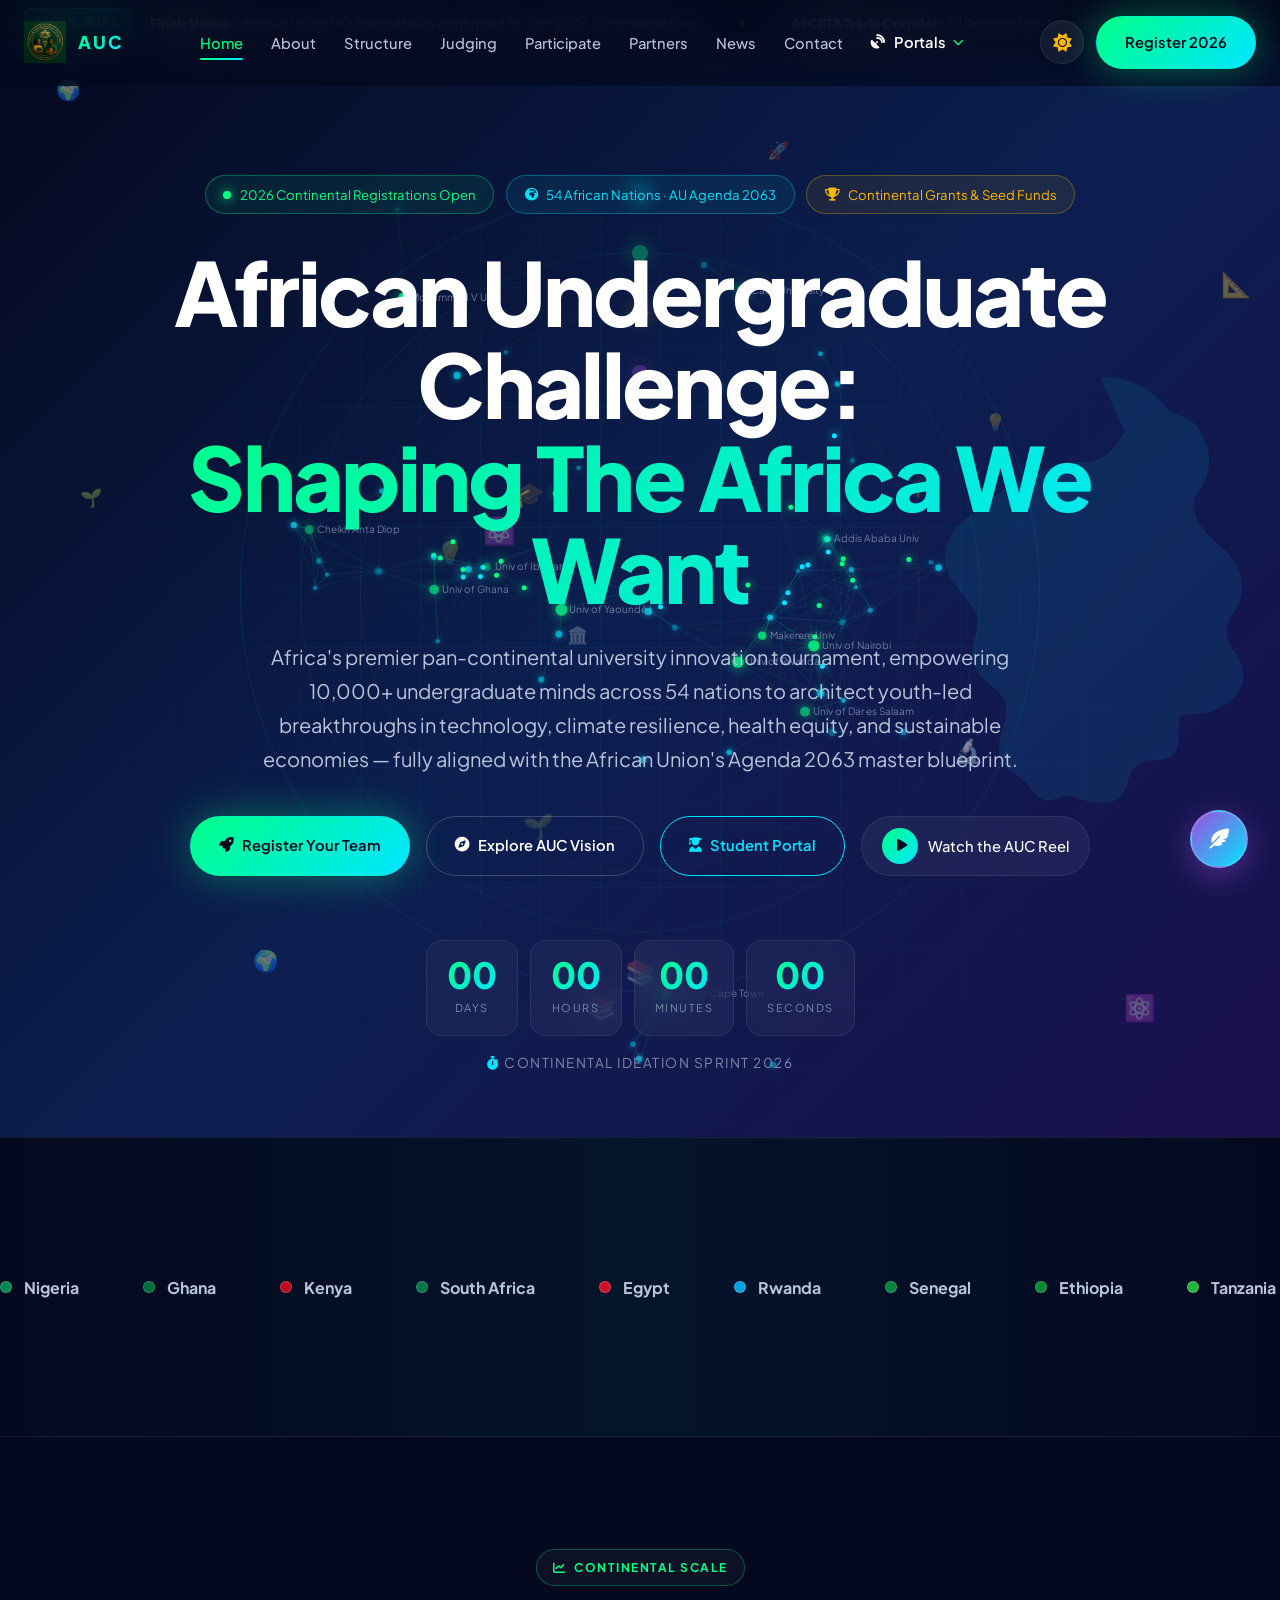
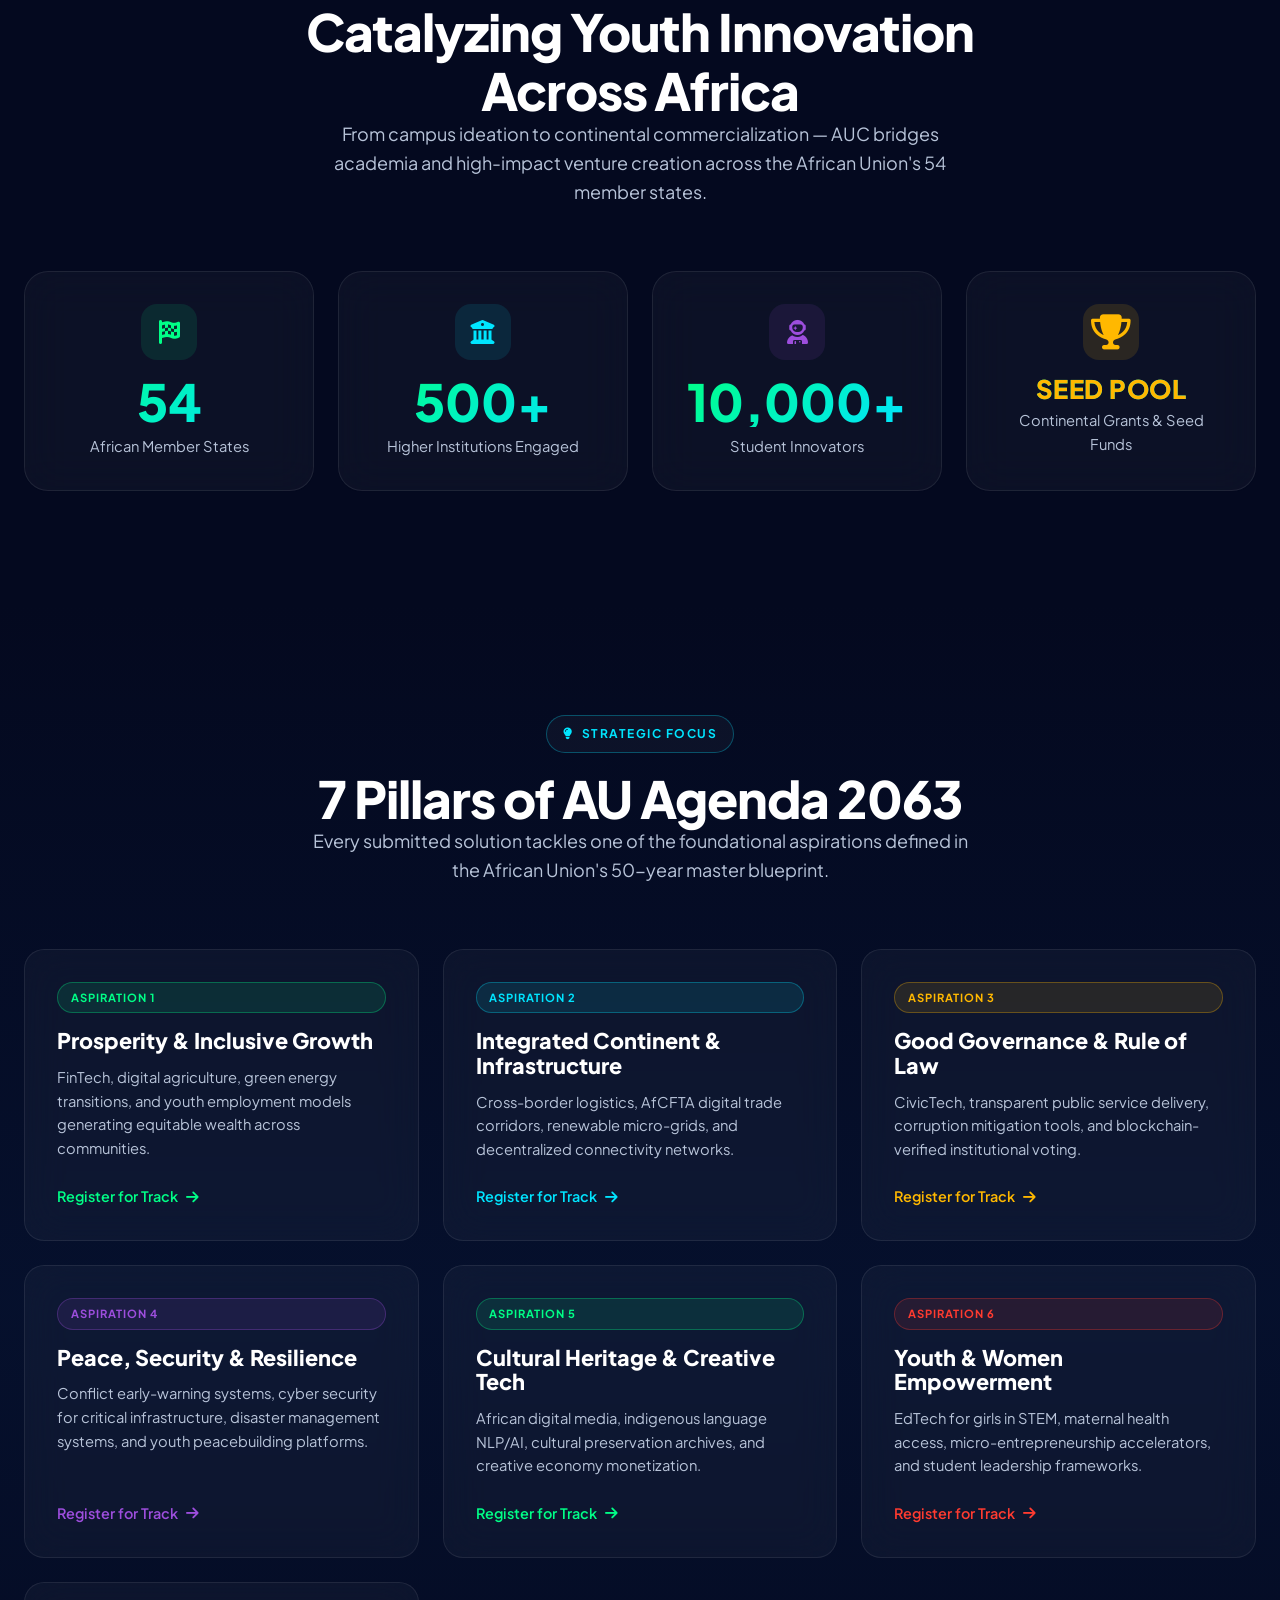
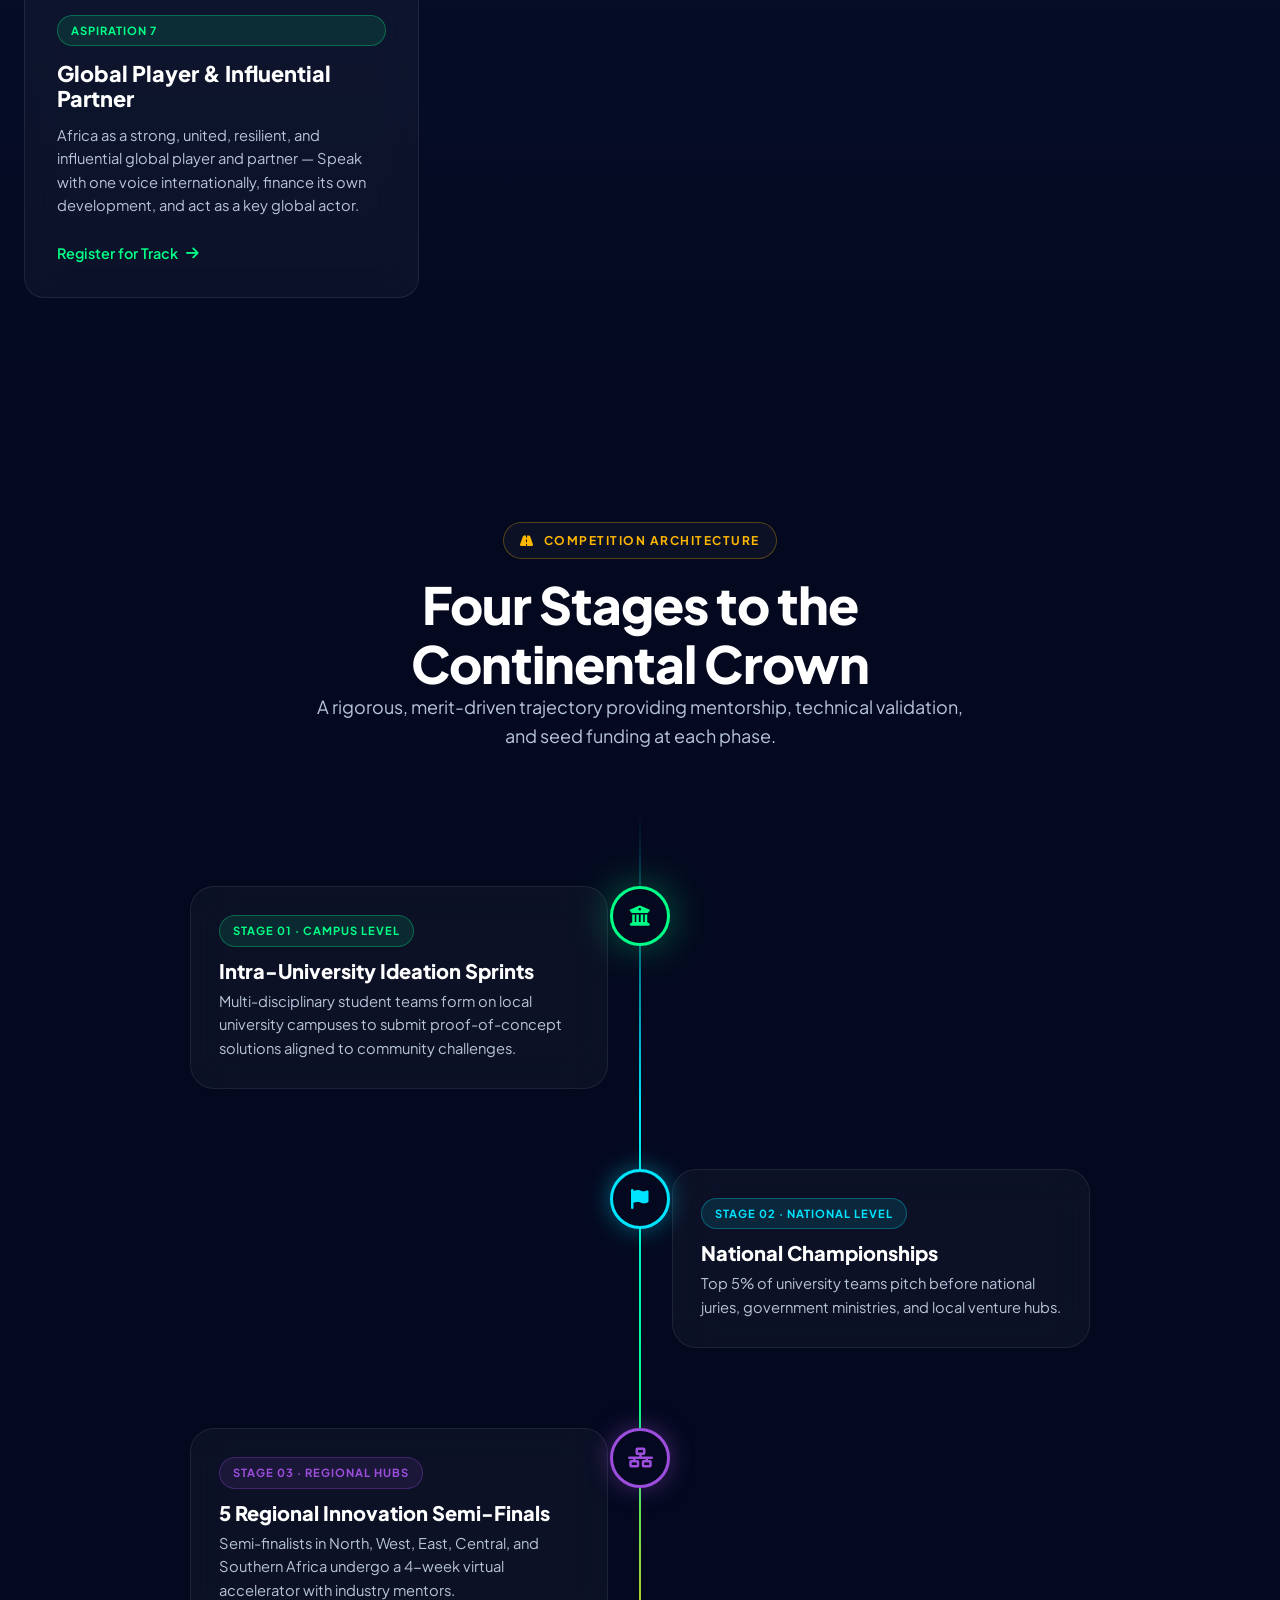
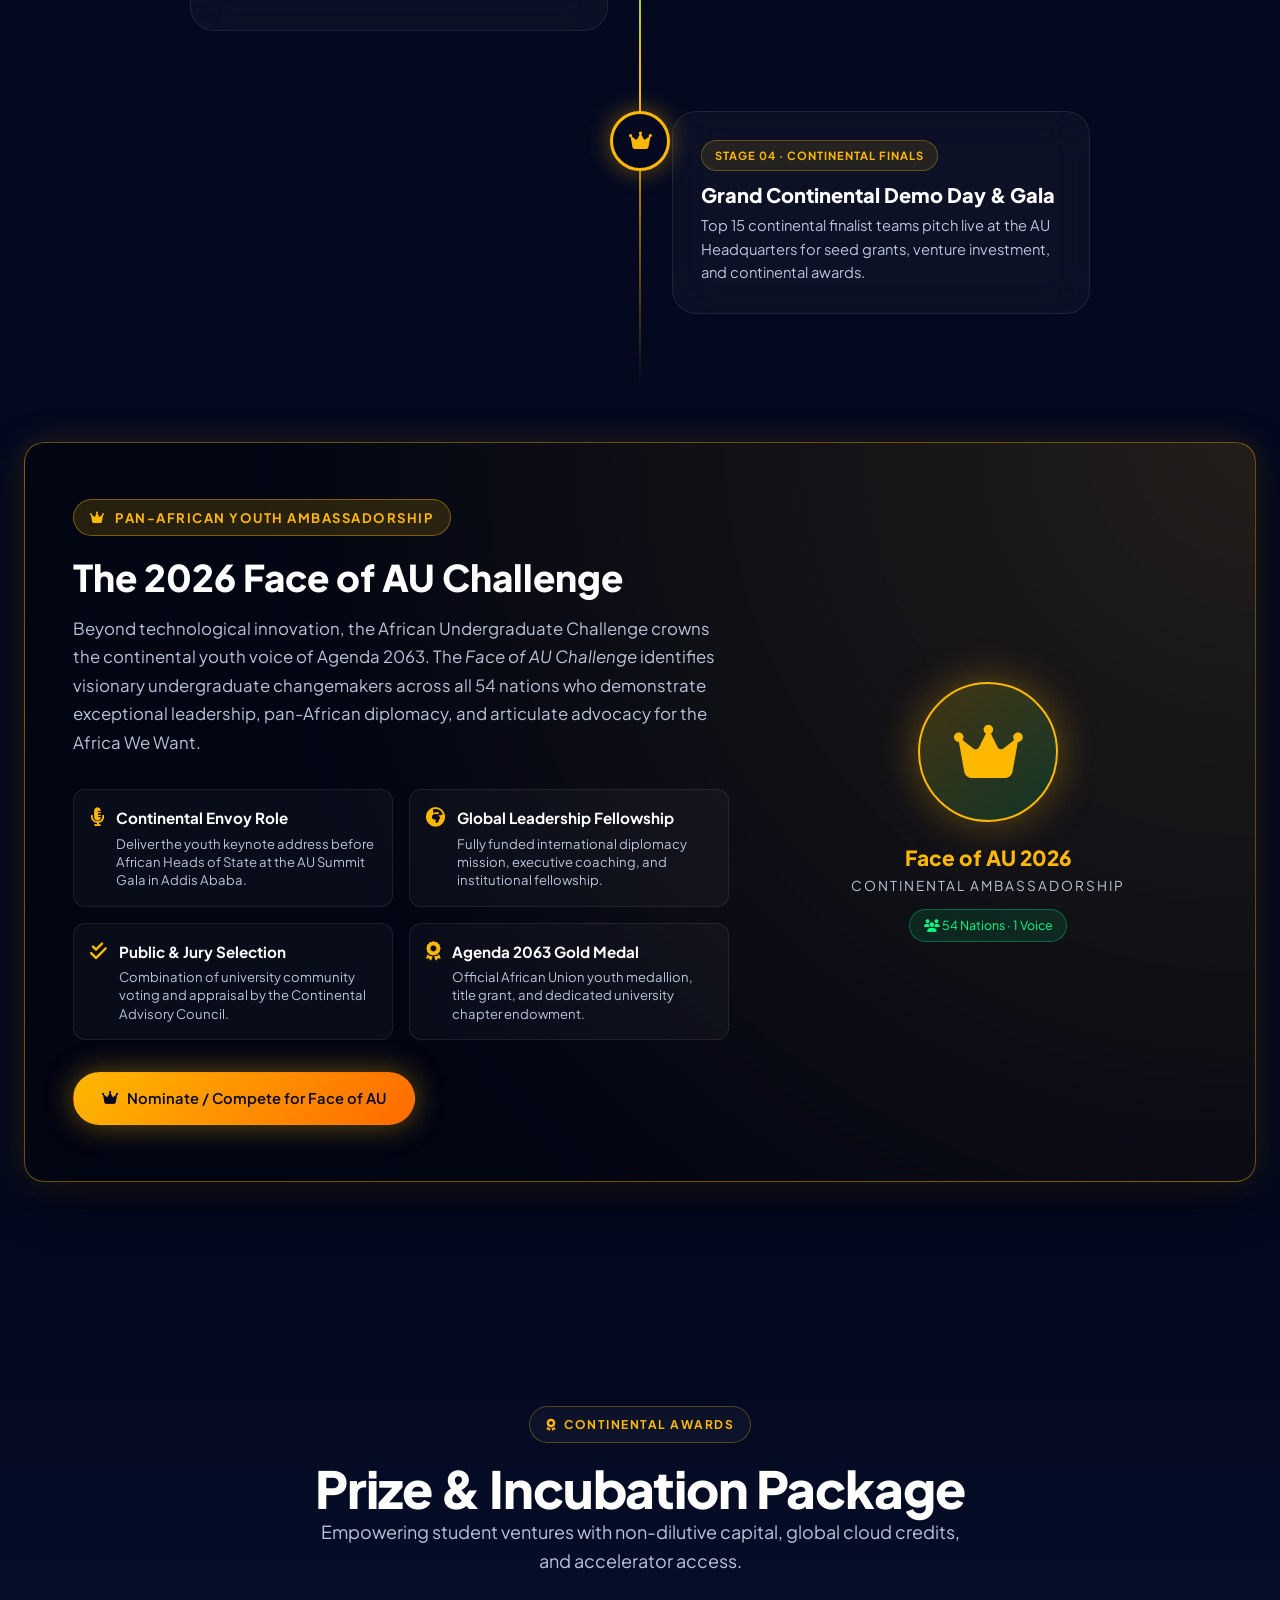
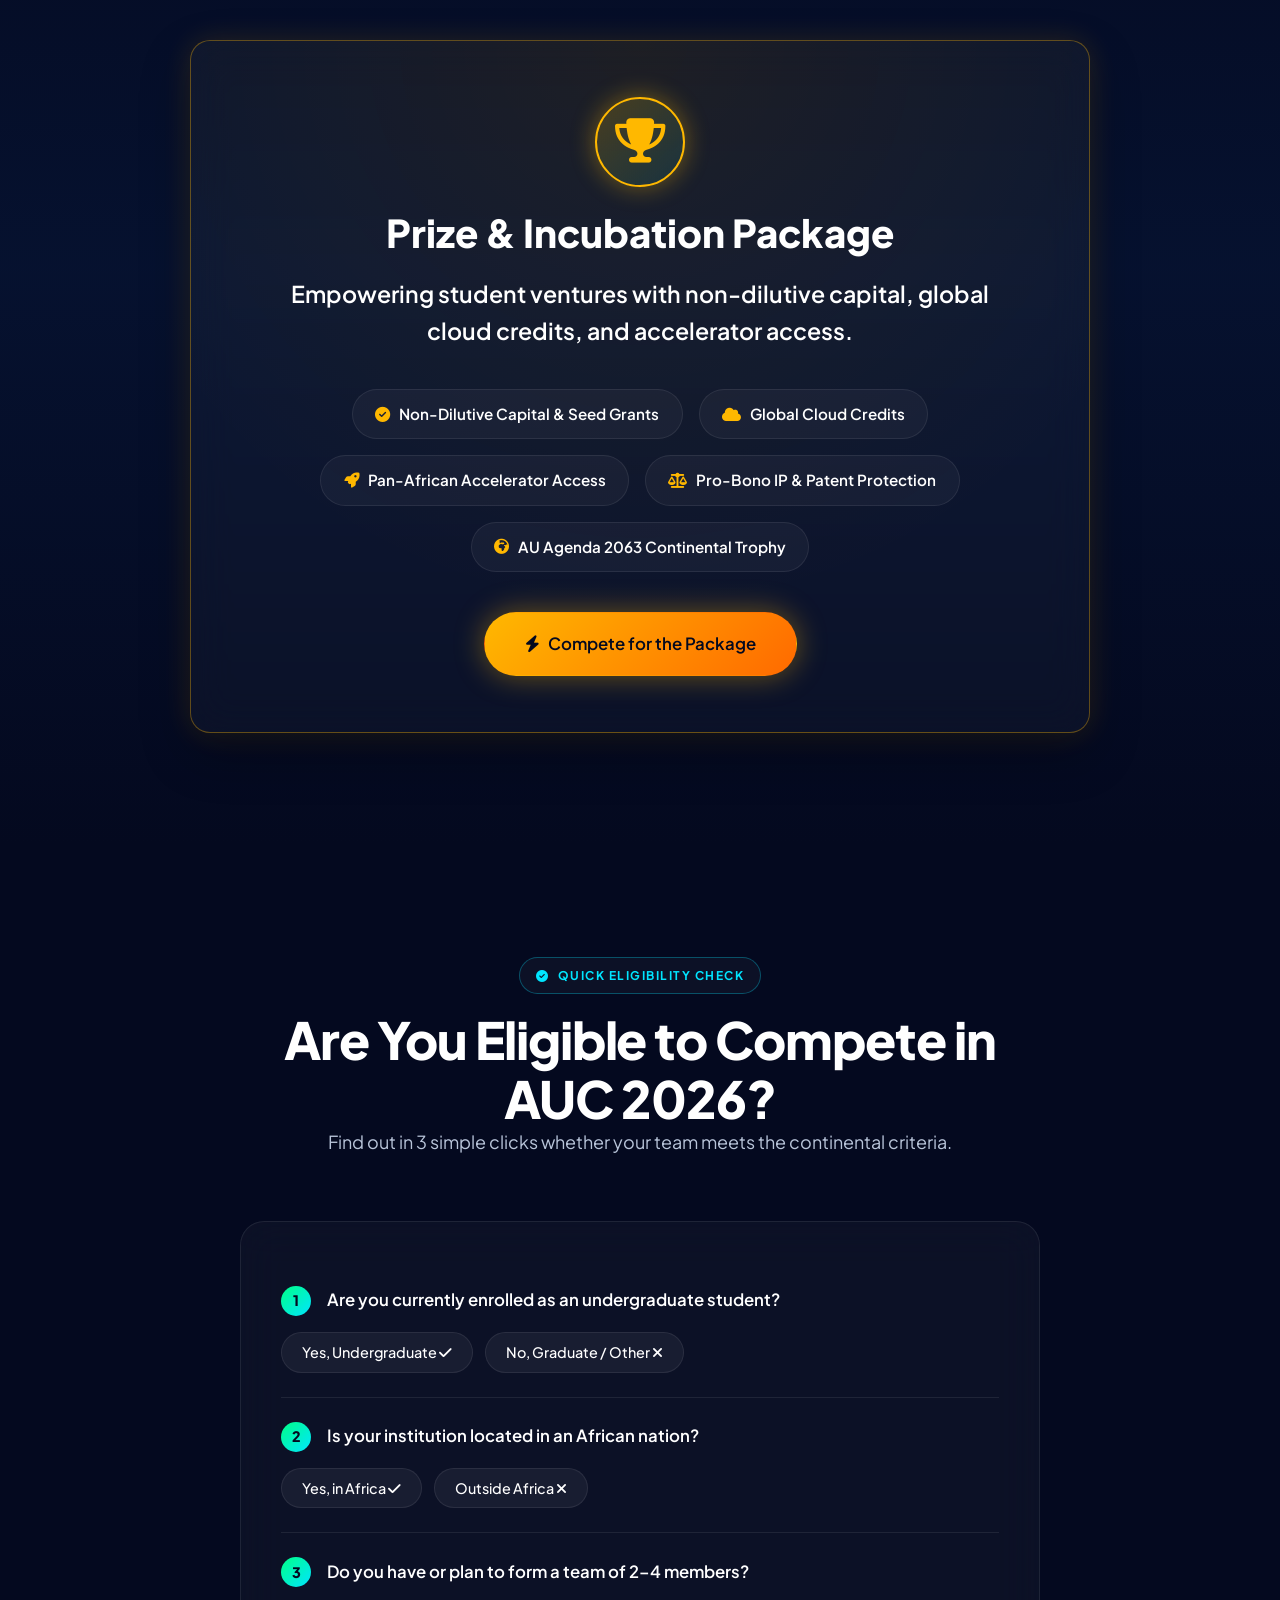
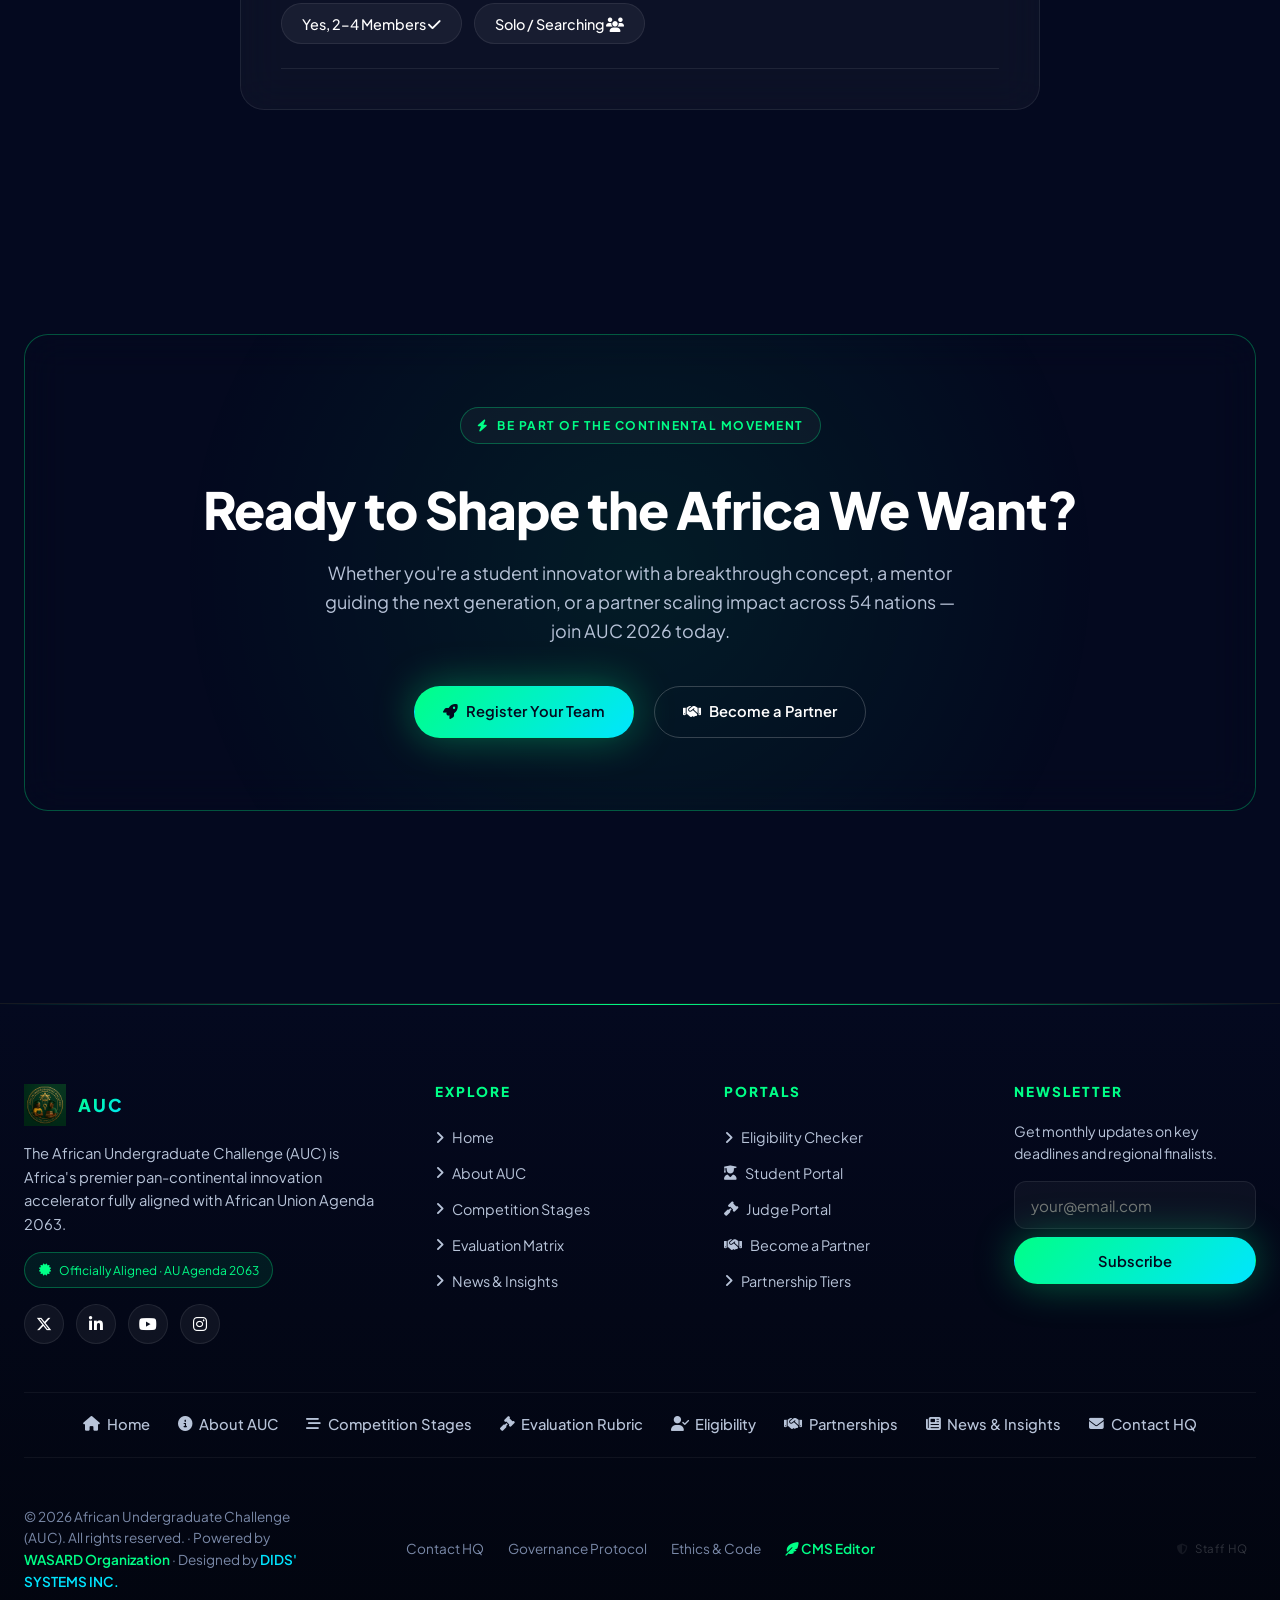
==== index.html @ 76886d3f "🚀 AUC Award-Winning Portal — Full Release - Admin HQ: Operations Console, KPI Cards, SLA Banner, Liv" ====
<!DOCTYPE html>
<html lang="en">
<head>
<meta charset="UTF-8">
<meta name="viewport" content="width=device-width, initial-scale=1.0">
<title>African Undergraduate Challenge (AUC) — Shaping The Africa We Want</title>
<meta name="description" content="The premier pan-African university innovation tournament empowering 10,000+ undergraduate minds to architect youth-led breakthroughs across technology, climate resilience, health equity, and sustainable economies — aligned with AU Agenda 2063.">
<link rel="preconnect" href="https://fonts.googleapis.com">
<link rel="preconnect" href="https://fonts.gstatic.com" crossorigin>
<link href="https://fonts.googleapis.com/css2?family=Plus+Jakarta+Sans:wght@500;600;700;800;900&family=Inter:wght@400;500;600;700&display=swap" rel="stylesheet">
<link rel="stylesheet" href="https://cdnjs.cloudflare.com/ajax/libs/font-awesome/6.5.1/css/all.min.css">
<link rel="stylesheet" href="style.css">
  <link rel="stylesheet" href="dropdown.css">
</head>
<body>

<header>
  <div class="container nav">
    <a href="index.html" class="logo">
      <img src="assets/img/Logo.png" alt="AUC" onerror="this.style.display='none'">
      <span class="logo-text">AUC</span>
    </a>
    <ul class="nav-menu" id="navMenu">
      <li><a href="index.html" class="active">Home</a></li>
      <li><a href="about.html">About</a></li>
      <li><a href="structure.html">Structure</a></li>
      <li><a href="judging.html">Judging</a></li>
      <li><a href="participate.html">Participate</a></li>
      <li><a href="sponsors.html">Partners</a></li>
      <li><a href="news.html">News</a></li>
      <li><a href="contact.html">Contact</a></li>
    <li class="nav-dropdown">
      <a href="javascript:void(0)" class="dropbtn" data-dropdown-trigger role="button" aria-haspopup="true" aria-expanded="false">
        <i class="fas fa-satellite-dish"></i> <span>Portals</span> <i class="fas fa-chevron-down chev"></i>
      </a>
      <div class="dropdown-content" role="menu" aria-label="AUC Portals">
        <div class="dropdown-header">
          <h5><i class="fas fa-shield-halved"></i> AUC Portals</h5>
          <small>3 secure systems + CMS</small>
        </div>
        <div class="dropdown-grid">
          <a href="portal-student.html" class="dropdown-item" role="menuitem">
            <div class="di-icon"><i class="fas fa-user-graduate"></i></div>
            <div class="di-body"><strong>Student Portal</strong><small>Team dashboard · submissions · live scoreboard</small></div>
            <i class="fas fa-chevron-right di-arrow"></i>
          </a>
          <a href="portal-judge.html" class="dropdown-item cyan" role="menuitem">
            <div class="di-icon"><i class="fas fa-gavel"></i></div>
            <div class="di-body"><strong>Judge Portal</strong><small>Review queue · weighted rubric · COI reports</small></div>
            <i class="fas fa-chevron-right di-arrow"></i>
          </a>
          <a href="portal-admin.html" class="dropdown-item gold" role="menuitem">
            <div class="di-icon"><i class="fas fa-shield-halved"></i></div>
            <div class="di-body"><strong>Admin HQ <span class="di-badge">STAFF</span></strong><small>Operations · partnership inbox · audit log</small></div>
            <i class="fas fa-chevron-right di-arrow"></i>
          </a>
          <a href="cms-editor.html" class="dropdown-item purple" role="menuitem">
            <div class="di-icon"><i class="fas fa-feather-alt"></i></div>
            <div class="di-body"><strong>CMS Editor <span class="di-badge purple">EDIT</span></strong><small>Inline edit pages · autosave · schedule publish</small></div>
            <i class="fas fa-chevron-right di-arrow"></i>
          </a>
          <a href="partnership.html" class="dropdown-item partner" role="menuitem">
            <div class="di-icon"><i class="fas fa-handshake"></i></div>
            <div class="di-body"><strong>Become a Partner</strong><small>Public inquiry form · Silver / Gold / Platinum</small></div>
            <i class="fas fa-arrow-right di-arrow"></i>
          </a>
        </div>
        <div class="dropdown-footer"><small><i class="fas fa-lock"></i> Session-encrypted · JWT auth</small></div>
      </div>
    </li>
    </ul>
    <button class="mobile-toggle" id="mobileToggle" aria-label="Open navigation menu" aria-expanded="false"><i class="fas fa-bars"></i></button>
    <div class="nav-cta">
      <button class="theme-toggle" id="themeToggle" aria-label="Toggle theme"></button>
      <a href="participate.html" class="btn btn-primary">Register 2026</a>
    </div>
  </div>
</header>

<!-- CONTINENTAL REAL-TIME NEWS WIRE -->
<div class="news-ticker-wrap">
  <div class="container news-ticker-inner">
    <div class="ticker-badge"><span class="pulse-dot"></span> LIVE WIRE</div>
    <div class="ticker-marquee">
      <div class="ticker-content" id="indexTickerTrack">
        <a href="news.html" class="ticker-item"><strong>Finals Venue:</strong> African Union HQ Addis Ababa confirmed for Oct 2026 Continental Gala <span class="sep">✦</span></a>
        <a href="news.html" class="ticker-item"><strong>AfCFTA Trade Corridor:</strong> 12 Regional trade sandboxes cleared for student fintech pilots <span class="sep">✦</span></a>
        <a href="news.html" class="ticker-item"><strong>10,000+ Enrolled:</strong> Undergraduates actively building across 54 AU nations <span class="sep">✦</span></a>
        <a href="news.html" class="ticker-item"><strong>Stage 1 Campus Rounds:</strong> Institutional pitching underway across 500 universities <span class="sep">✦</span></a>
      </div>
    </div>
  </div>
</div>

<!-- ANIMATED HERO (WebGL Three.js particle engine) -->
<section class="hero">
  <div class="hero-bg">
    <canvas id="hero-canvas" class="hero-canvas"></canvas>
    <div class="hero-grid"></div>
    <div class="hero-orbits">
      <div class="orbit"></div>
      <div class="orbit"></div>
      <div class="orbit"></div>
      <div class="orbit"></div>
    </div>
    <!-- Africa outline silhouette -->
    <svg class="africa-outline" viewBox="0 0 200 200" xmlns="http://www.w3.org/2000/svg">
      <path fill="rgba(0,229,255,0.6)" d="M88 14c14 0 22 6 28 14 6 2 12 4 14 12 4 8 0 18-4 22-2 8 4 14 8 18 12 8 14 22 6 30-2 4-2 10 2 14 6 8 4 18-6 22-6 4-12 2-16 4-2 6 2 12-4 16-4 2-10 0-14 4-4 4-2 12-10 14-8 2-16-4-20-2-8 4-10-2-14-6s-8-4-10-10c-2-8 4-14 2-22-2-6-10-8-12-14-4-8 4-16 0-22-4-8-12-12-12-22 0-8 6-14 12-18 8-6 14-12 22-14 8-4 14-6 22-6s12-6 16-12z"/>
    </svg>
  </div>

  <div class="hero-content">
    <div class="hero-badge-row">
      <div class="hero-badge"><span class="pulse"></span>2026 Continental Registrations Open</div>
      <div class="hero-badge cyan"><i class="fas fa-globe-africa"></i>54 African Nations · AU Agenda 2063</div>
      <div class="hero-badge gold"><i class="fas fa-trophy"></i>Continental Grants & Seed Funds</div>
    </div>

    <h1>
      African Undergraduate Challenge:<br>
      <span class="highlight">Shaping The Africa We Want</span>
    </h1>

    <p class="hero-sub">
      Africa's premier pan-continental university innovation tournament, empowering 10,000+ undergraduate minds across 54 nations to architect youth-led breakthroughs in technology, climate resilience, health equity, and sustainable economies — fully aligned with the African Union's Agenda 2063 master blueprint.
    </p>

    <div class="hero-actions">
      <a href="participate.html" class="btn btn-primary"><i class="fas fa-rocket"></i> Register Your Team</a>
      <a href="about.html" class="btn btn-outline"><i class="fas fa-compass"></i> Explore AUC Vision</a>
      <a href="portal-student.html" class="btn btn-outline" style="border-color:var(--neon-cyan); color:var(--neon-cyan);"><i class="fas fa-user-graduate"></i> Student Portal</a>
      <a href="#hero-video" class="play-btn"><span class="play-icon"><i class="fas fa-play" style="margin-left:3px;font-size:.85rem;"></i></span> Watch the AUC Reel</a>
    </div>

    <div class="countdown">
      <div class="countdown-cell">
        <span class="countdown-num" id="count-days">00</span>
        <span class="countdown-lbl">Days</span>
      </div>
      <div class="countdown-cell">
        <span class="countdown-num" id="count-hours">00</span>
        <span class="countdown-lbl">Hours</span>
      </div>
      <div class="countdown-cell">
        <span class="countdown-num" id="count-mins">00</span>
        <span class="countdown-lbl">Minutes</span>
      </div>
      <div class="countdown-cell">
        <span class="countdown-num" id="count-secs">00</span>
        <span class="countdown-lbl">Seconds</span>
      </div>
    </div>
    <p style="margin-top: 1rem; color: var(--text-mute); font-size: .85rem; letter-spacing: 1.5px; text-transform: uppercase;">
      <i class="fas fa-stopwatch" style="color:var(--neon-cyan);"></i> Continental Ideation Sprint 2026
    </p>
  </div>
</section>

<!-- CONTINENTAL COUNTRIES MARQUEE -->
<div class="marquee" aria-hidden="true">
  <div class="marquee-track">
    <span class="marquee-item"><span class="flag-dot" style="background:#008753"></span> Nigeria</span>
    <span class="marquee-item"><span class="flag-dot" style="background:#006B3F"></span> Ghana</span>
    <span class="marquee-item"><span class="flag-dot" style="background:#BB0A1E"></span> Kenya</span>
    <span class="marquee-item"><span class="flag-dot" style="background:#007749"></span> South Africa</span>
    <span class="marquee-item"><span class="flag-dot" style="background:#CE1126"></span> Egypt</span>
    <span class="marquee-item"><span class="flag-dot" style="background:#00A1DE"></span> Rwanda</span>
    <span class="marquee-item"><span class="flag-dot" style="background:#00853F"></span> Senegal</span>
    <span class="marquee-item"><span class="flag-dot" style="background:#078930"></span> Ethiopia</span>
    <span class="marquee-item"><span class="flag-dot" style="background:#1EB53A"></span> Tanzania</span>
    <span class="marquee-item"><span class="flag-dot" style="background:#FCDC04; color:#000"></span> Uganda</span>
    <span class="marquee-item"><span class="flag-dot" style="background:#C1272D"></span> Morocco</span>
    <span class="marquee-item"><span class="flag-dot" style="background:#009A44"></span> Cameroon</span>
  </div>
  <div class="marquee-track" aria-hidden="true">
    <span class="marquee-item"><span class="flag-dot" style="background:#008753"></span> Nigeria</span>
    <span class="marquee-item"><span class="flag-dot" style="background:#006B3F"></span> Ghana</span>
    <span class="marquee-item"><span class="flag-dot" style="background:#BB0A1E"></span> Kenya</span>
    <span class="marquee-item"><span class="flag-dot" style="background:#007749"></span> South Africa</span>
    <span class="marquee-item"><span class="flag-dot" style="background:#CE1126"></span> Egypt</span>
    <span class="marquee-item"><span class="flag-dot" style="background:#00A1DE"></span> Rwanda</span>
    <span class="marquee-item"><span class="flag-dot" style="background:#00853F"></span> Senegal</span>
    <span class="marquee-item"><span class="flag-dot" style="background:#078930"></span> Ethiopia</span>
    <span class="marquee-item"><span class="flag-dot" style="background:#1EB53A"></span> Tanzania</span>
    <span class="marquee-item"><span class="flag-dot" style="background:#FCDC04; color:#000"></span> Uganda</span>
    <span class="marquee-item"><span class="flag-dot" style="background:#C1272D"></span> Morocco</span>
    <span class="marquee-item"><span class="flag-dot" style="background:#009A44"></span> Cameroon</span>
  </div>
<style id="vt-strip-inline">
.vt-strip-wrap{display:flex;gap:1.5rem;align-items:center;justify-content:center;flex-wrap:wrap;margin:1.5rem auto;max-width:1100px;padding:0 1rem}
.vt-strip{position:relative;display:block;width:280px;height:230px;overflow:hidden;border-radius:14px;
  -webkit-mask-image:linear-gradient(180deg,transparent 0,#000 22%,#000 78%,transparent 100%);
          mask-image:linear-gradient(180deg,transparent 0,#000 22%,#000 78%,transparent 100%);
  background:linear-gradient(180deg,rgba(34,194,255,.06),rgba(212,175,55,.05));
  border:1px solid rgba(34,194,255,.32);box-shadow:inset 0 0 30px rgba(0,0,0,.4)}
.vt-track{display:flex;flex-direction:column;gap:.4rem;padding:1.6rem .75rem 1rem;animation:vtScroll 30s linear infinite;will-change:transform}
.vt-strip:hover .vt-track,.vt-strip:focus-within .vt-track{animation-play-state:paused}
@keyframes vtScroll{0%{transform:translateY(0)}100%{transform:translateY(-50%)}}
.vt-item{display:flex;align-items:center;gap:.55rem;font-size:.86rem;color:#e9eefb;padding:.45rem .6rem;border-radius:9px;background:rgba(34,194,255,.05);border:1px solid rgba(34,194,255,.15);transition:transform .2s ease,background .2s ease}
.vt-item:hover{background:rgba(34,194,255,.18);color:#fff;transform:translateX(4px)}
.flag-dot{width:10px;height:10px;border-radius:50%;display:inline-block;flex-shrink:0;border:1px solid rgba(255,255,255,.2)}
.vt-strip-label{position:absolute;top:8px;left:10px;font-size:.62rem;letter-spacing:.22em;color:var(--neon-cyan,#22c2ff);text-transform:uppercase;font-weight:600;z-index:2;background:rgba(2,5,18,.6);padding:.25rem .5rem;border-radius:6px}
@media (prefers-reduced-motion:reduce){.vt-track{animation:none}}
</style>
<div class="vt-strip-wrap" aria-label="Continental country presence ticker">
  <div class="vt-strip" tabindex="0" aria-label="Vertical country ticker">
    <div class="vt-strip-label">Continental Reach</div>
    <div class="vt-track">
    <span class="vt-item"><span class="flag-dot" style="background:#008753"></span>Nigeria</span>
    <span class="vt-item"><span class="flag-dot" style="background:#006B3F"></span>Ghana</span>
    <span class="vt-item"><span class="flag-dot" style="background:#BB0A1E"></span>Kenya</span>
    <span class="vt-item"><span class="flag-dot" style="background:#007749"></span>South Africa</span>
    <span class="vt-item"><span class="flag-dot" style="background:#CE1126"></span>Egypt</span>
    <span class="vt-item"><span class="flag-dot" style="background:#00A1DE"></span>Rwanda</span>
    <span class="vt-item"><span class="flag-dot" style="background:#00853F"></span>Senegal</span>
    <span class="vt-item"><span class="flag-dot" style="background:#078930"></span>Ethiopia</span>
    <span class="vt-item"><span class="flag-dot" style="background:#1EB53A"></span>Tanzania</span>
    <span class="vt-item"><span class="flag-dot" style="background:#FCDC04"></span>Uganda</span>
    <span class="vt-item"><span class="flag-dot" style="background:#C1272D"></span>Morocco</span>
    <span class="vt-item"><span class="flag-dot" style="background:#009A44"></span>Cameroon</span>
    <span class="vt-item"><span class="flag-dot" style="background:#006633"></span>Algeria</span>
    <span class="vt-item"><span class="flag-dot" style="background:#14B53A"></span>Mali</span>
    <span class="vt-item"><span class="flag-dot" style="background:#F77F00"></span>Cote d Ivoire</span>
    <span class="vt-item"><span class="flag-dot" style="background:#008753"></span>Nigeria</span>
    <span class="vt-item"><span class="flag-dot" style="background:#006B3F"></span>Ghana</span>
    <span class="vt-item"><span class="flag-dot" style="background:#BB0A1E"></span>Kenya</span>
    <span class="vt-item"><span class="flag-dot" style="background:#007749"></span>South Africa</span>
    <span class="vt-item"><span class="flag-dot" style="background:#CE1126"></span>Egypt</span>
    <span class="vt-item"><span class="flag-dot" style="background:#00A1DE"></span>Rwanda</span>
    <span class="vt-item"><span class="flag-dot" style="background:#00853F"></span>Senegal</span>
    <span class="vt-item"><span class="flag-dot" style="background:#078930"></span>Ethiopia</span>
    <span class="vt-item"><span class="flag-dot" style="background:#1EB53A"></span>Tanzania</span>
    <span class="vt-item"><span class="flag-dot" style="background:#FCDC04"></span>Uganda</span>
    <span class="vt-item"><span class="flag-dot" style="background:#C1272D"></span>Morocco</span>
    <span class="vt-item"><span class="flag-dot" style="background:#009A44"></span>Cameroon</span>
    <span class="vt-item"><span class="flag-dot" style="background:#006633"></span>Algeria</span>
    <span class="vt-item"><span class="flag-dot" style="background:#14B53A"></span>Mali</span>
    <span class="vt-item"><span class="flag-dot" style="background:#F77F00"></span>Cote d Ivoire</span>
    </div>
  </div>
</div>

</div>

<!-- IMPACT STATS -->
<section class="section">
  <div class="container">
    <div class="section-header reveal">
      <span class="eyebrow"><i class="fas fa-chart-line"></i> Continental Scale</span>
      <h2 class="h-section">Catalyzing Youth Innovation Across Africa</h2>
      <p class="lead">From campus ideation to continental commercialization — AUC bridges academia and high-impact venture creation across the African Union's 54 member states.</p>
    </div>
    <div class="stats-grid">
      <div class="stat-card reveal">
        <div class="stat-icon"><i class="fas fa-flag-checkered"></i></div>
        <div class="stat-num" data-count="54">0</div>
        <div class="stat-lbl">African Member States</div>
      </div>
      <div class="stat-card reveal">
        <div class="stat-icon" style="background:rgba(0,229,255,0.1); color:var(--neon-cyan);"><i class="fas fa-university"></i></div>
        <div class="stat-num" data-count="500" data-suffix="+">0</div>
        <div class="stat-lbl">Higher Institutions Engaged</div>
      </div>
      <div class="stat-card reveal">
        <div class="stat-icon" style="background:rgba(157,78,221,0.1); color:var(--africa-purple);"><i class="fas fa-user-astronaut"></i></div>
        <div class="stat-num" data-count="10000" data-suffix="+">0</div>
        <div class="stat-lbl">Student Innovators</div>
      </div>
      <div class="stat-card reveal">
        <div class="stat-icon" style="background:rgba(255,184,0,0.12); color:var(--neon-gold); font-size:2.2rem;"><i class="fas fa-trophy"></i></div>
        <div class="stat-num" style="font-size:1.6rem; color:var(--neon-gold); letter-spacing:0.5px; text-transform:uppercase;">Seed Pool</div>
        <div class="stat-lbl">Continental Grants & Seed Funds</div>
      </div>
    </div>
  </div>
</section>

<!-- AU AGENDA 2063 TRACKS -->
<section class="section" style="background: linear-gradient(180deg, transparent, rgba(7,23,58,0.5), transparent);">
  <div class="container">
    <div class="section-header reveal">
      <span class="eyebrow cyan"><i class="fas fa-lightbulb"></i> Strategic Focus</span>
      <h2 class="h-section">7 Pillars of AU Agenda 2063</h2>
      <p class="lead">Every submitted solution tackles one of the foundational aspirations defined in the African Union's 50-year master blueprint.</p>
    </div>
    <div class="tracks-grid">
      <div class="track-card reveal">
        <span class="track-pill">Aspiration 1</span>
        <h3>Prosperity & Inclusive Growth</h3>
        <p>FinTech, digital agriculture, green energy transitions, and youth employment models generating equitable wealth across communities.</p>
        <a href="participate.html?track=Aspiration+1" class="track-link">Register for Track <i class="fas fa-arrow-right"></i></a>
      </div>
      <div class="track-card reveal">
        <span class="track-pill" style="background:rgba(0,229,255,0.1); color:var(--neon-cyan); border-color:rgba(0,229,255,0.3);">Aspiration 2</span>
        <h3>Integrated Continent & Infrastructure</h3>
        <p>Cross-border logistics, AfCFTA digital trade corridors, renewable micro-grids, and decentralized connectivity networks.</p>
        <a href="participate.html?track=Aspiration+2" class="track-link" style="color:var(--neon-cyan);">Register for Track <i class="fas fa-arrow-right"></i></a>
      </div>
      <div class="track-card reveal">
        <span class="track-pill" style="background:rgba(255,184,0,0.1); color:var(--neon-gold); border-color:rgba(255,184,0,0.3);">Aspiration 3</span>
        <h3>Good Governance & Rule of Law</h3>
        <p>CivicTech, transparent public service delivery, corruption mitigation tools, and blockchain-verified institutional voting.</p>
        <a href="participate.html?track=Aspiration+3" class="track-link" style="color:var(--neon-gold);">Register for Track <i class="fas fa-arrow-right"></i></a>
      </div>
      <div class="track-card reveal">
        <span class="track-pill" style="background:rgba(157,78,221,0.1); color:var(--africa-purple); border-color:rgba(157,78,221,0.3);">Aspiration 4</span>
        <h3>Peace, Security & Resilience</h3>
        <p>Conflict early-warning systems, cyber security for critical infrastructure, disaster management systems, and youth peacebuilding platforms.</p>
        <a href="participate.html?track=Aspiration+4" class="track-link" style="color:var(--africa-purple);">Register for Track <i class="fas fa-arrow-right"></i></a>
      </div>
      <div class="track-card reveal">
        <span class="track-pill">Aspiration 5</span>
        <h3>Cultural Heritage & Creative Tech</h3>
        <p>African digital media, indigenous language NLP/AI, cultural preservation archives, and creative economy monetization.</p>
        <a href="participate.html?track=Aspiration+5" class="track-link">Register for Track <i class="fas fa-arrow-right"></i></a>
      </div>
      <div class="track-card reveal">
        <span class="track-pill" style="background:rgba(255,59,48,0.1); color:var(--africa-red); border-color:rgba(255,59,48,0.3);">Aspiration 6</span>
        <h3>Youth & Women Empowerment</h3>
        <p>EdTech for girls in STEM, maternal health access, micro-entrepreneurship accelerators, and student leadership frameworks.</p>
        <a href="participate.html?track=Aspiration+6" class="track-link" style="color:var(--africa-red);">Register for Track <i class="fas fa-arrow-right"></i></a>
      </div>
      <div class="track-card reveal">
        <span class="track-pill" style="background:rgba(0,255,135,0.1); color:var(--neon-green); border-color:rgba(0,255,135,0.3);">Aspiration 7</span>
        <h3>Global Player & Influential Partner</h3>
        <p>Africa as a strong, united, resilient, and influential global player and partner — Speak with one voice internationally, finance its own development, and act as a key global actor.</p>
        <a href="participate.html?track=Aspiration+7" class="track-link" style="color:var(--neon-green);">Register for Track <i class="fas fa-arrow-right"></i></a>
      </div>
    </div>
  </div>
</section>

<!-- 4-STAGE TIMELINE -->
<section class="section">
  <div class="container">
    <div class="section-header reveal">
      <span class="eyebrow gold"><i class="fas fa-road"></i> Competition Architecture</span>
      <h2 class="h-section">Four Stages to the Continental Crown</h2>
      <p class="lead">A rigorous, merit-driven trajectory providing mentorship, technical validation, and seed funding at each phase.</p>
    </div>
    <div class="timeline">
      <div class="timeline-item reveal">
        <div class="glass">
          <span class="stage-label">Stage 01 · Campus Level</span>
          <h3 style="font-size:1.25rem;margin-bottom:.5rem;">Intra-University Ideation Sprints</h3>
          <p style="color:var(--text-soft);font-size:.92rem;margin:0;">Multi-disciplinary student teams form on local university campuses to submit proof-of-concept solutions aligned to community challenges.</p>
        </div>
        <div class="timeline-marker"><i class="fas fa-university"></i></div>
      </div>
      <div class="timeline-item reveal">
        <div class="timeline-marker" style="border-color:var(--neon-cyan); color:var(--neon-cyan); box-shadow: 0 0 25px rgba(0,229,255,0.4);"><i class="fas fa-flag"></i></div>
        <div class="glass">
          <span class="stage-label" style="background:rgba(0,229,255,0.1); color:var(--neon-cyan); border-color:rgba(0,229,255,0.3);">Stage 02 · National Level</span>
          <h3 style="font-size:1.25rem;margin-bottom:.5rem;">National Championships</h3>
          <p style="color:var(--text-soft);font-size:.92rem;margin:0;">Top 5% of university teams pitch before national juries, government ministries, and local venture hubs.</p>
        </div>
      </div>
      <div class="timeline-item reveal">
        <div class="glass">
          <span class="stage-label" style="background:rgba(157,78,221,0.1); color:var(--africa-purple); border-color:rgba(157,78,221,0.3);">Stage 03 · Regional Hubs</span>
          <h3 style="font-size:1.25rem;margin-bottom:.5rem;">5 Regional Innovation Semi-Finals</h3>
          <p style="color:var(--text-soft);font-size:.92rem;margin:0;">Semi-finalists in North, West, East, Central, and Southern Africa undergo a 4-week virtual accelerator with industry mentors.</p>
        </div>
        <div class="timeline-marker" style="border-color:var(--africa-purple); color:var(--africa-purple); box-shadow: 0 0 25px rgba(157,78,221,0.4);"><i class="fas fa-network-wired"></i></div>
      </div>
      <div class="timeline-item reveal">
        <div class="timeline-marker" style="border-color:var(--neon-gold); color:var(--neon-gold); box-shadow: 0 0 25px rgba(255,184,0,0.4);"><i class="fas fa-crown"></i></div>
        <div class="glass">
          <span class="stage-label" style="background:rgba(255,184,0,0.1); color:var(--neon-gold); border-color:rgba(255,184,0,0.3);">Stage 04 · Continental Finals</span>
          <h3 style="font-size:1.25rem;margin-bottom:.5rem;">Grand Continental Demo Day & Gala</h3>
          <p style="color:var(--text-soft);font-size:.92rem;margin:0;">Top 15 continental finalist teams pitch live at the AU Headquarters for seed grants, venture investment, and continental awards.</p>
        </div>
      </div>
    </div>

    <!-- THE 2026 FACE OF AU CHALLENGE (ITEM 4) -->
    <div class="face-of-au-wrap reveal">
      <div class="face-of-au-card">
        <div>
          <div class="foa-badge"><i class="fas fa-crown"></i> Pan-African Youth Ambassadorship</div>
          <h3 style="font-size: clamp(1.8rem, 3vw, 2.3rem); margin-bottom: 1rem;">The 2026 Face of AU Challenge</h3>
          <p style="color:var(--text-soft); font-size: 1.05rem; line-height: 1.7; margin-bottom: 1.5rem;">
            Beyond technological innovation, the African Undergraduate Challenge crowns the continental youth voice of Agenda 2063. The <em>Face of AU Challenge</em> identifies visionary undergraduate changemakers across all 54 nations who demonstrate exceptional leadership, pan-African diplomacy, and articulate advocacy for the Africa We Want.
          </p>
          <div class="foa-perks">
            <div class="foa-perk">
              <i class="fas fa-microphone-lines"></i>
              <div>
                <strong>Continental Envoy Role</strong>
                <p>Deliver the youth keynote address before African Heads of State at the AU Summit Gala in Addis Ababa.</p>
              </div>
            </div>
            <div class="foa-perk">
              <i class="fas fa-globe-africa"></i>
              <div>
                <strong>Global Leadership Fellowship</strong>
                <p>Fully funded international diplomacy mission, executive coaching, and institutional fellowship.</p>
              </div>
            </div>
            <div class="foa-perk">
              <i class="fas fa-check-double"></i>
              <div>
                <strong>Public & Jury Selection</strong>
                <p>Combination of university community voting and appraisal by the Continental Advisory Council.</p>
              </div>
            </div>
            <div class="foa-perk">
              <i class="fas fa-award"></i>
              <div>
                <strong>Agenda 2063 Gold Medal</strong>
                <p>Official African Union youth medallion, title grant, and dedicated university chapter endowment.</p>
              </div>
            </div>
          </div>
          <div style="margin-top:2rem;">
            <a href="participate.html" class="btn btn-gold"><i class="fas fa-crown"></i> Nominate / Compete for Face of AU</a>
          </div>
        </div>
        <div class="foa-visual">
          <div class="foa-emblem">
            <i class="fas fa-crown"></i>
          </div>
          <h4 style="font-size:1.3rem; margin-bottom:.35rem; color:var(--neon-gold);">Face of AU 2026</h4>
          <p style="font-size:.85rem; color:var(--text-soft); text-transform:uppercase; letter-spacing:2px;">Continental Ambassadorship</p>
          <span style="font-size:.78rem; padding:.35rem .85rem; border-radius:999px; background:rgba(0,255,135,0.1); border:1px solid rgba(0,255,135,0.3); color:var(--neon-green); margin-top:.75rem; display:inline-block;">
            <i class="fas fa-users"></i> 54 Nations · 1 Voice
          </span>
        </div>
      </div>
    </div>
  </div>
</section>

<!-- PRIZES (ITEM 5) -->
<section class="section" style="background: linear-gradient(180deg, transparent, rgba(7,23,58,0.6), transparent);">
  <div class="container">
    <div class="section-header reveal">
      <span class="eyebrow gold"><i class="fas fa-award"></i> Continental Awards</span>
      <h2 class="h-section">Prize & Incubation Package</h2>
      <p class="lead">Empowering student ventures with non-dilutive capital, global cloud credits, and accelerator access.</p>
    </div>
    <div class="prizes-single reveal">
      <div class="prize-card featured-clean">
        <div class="prize-icon-gold"><i class="fas fa-trophy"></i></div>
        <h3 style="font-size: clamp(1.8rem, 3vw, 2.4rem); margin-bottom: 1rem;">Prize & Incubation Package</h3>
        <p class="prize-highlight-text">Empowering student ventures with non-dilutive capital, global cloud credits, and accelerator access.</p>
        <div class="prize-perks-row">
          <span class="prize-pill"><i class="fas fa-check-circle"></i> Non-Dilutive Capital & Seed Grants</span>
          <span class="prize-pill"><i class="fas fa-cloud"></i> Global Cloud Credits</span>
          <span class="prize-pill"><i class="fas fa-rocket"></i> Pan-African Accelerator Access</span>
          <span class="prize-pill"><i class="fas fa-scale-balanced"></i> Pro-Bono IP & Patent Protection</span>
          <span class="prize-pill"><i class="fas fa-earth-africa"></i> AU Agenda 2063 Continental Trophy</span>
        </div>
        <div>
          <a href="participate.html" class="btn btn-gold" style="font-size:1.05rem; padding:1.1rem 2.5rem;"><i class="fas fa-bolt"></i> Compete for the Package</a>
        </div>
      </div>
    </div>
  </div>
</section>

<!-- ELIGIBILITY CHECKER -->
<section class="section">
  <div class="container">
    <div class="section-header reveal">
      <span class="eyebrow cyan"><i class="fas fa-check-circle"></i> Quick Eligibility Check</span>
      <h2 class="h-section">Are You Eligible to Compete in AUC 2026?</h2>
      <p class="lead">Find out in 3 simple clicks whether your team meets the continental criteria.</p>
    </div>
    <div class="checker reveal" id="eligibilityChecker">
      <div class="checker-step">
        <div class="checker-q"><span class="num">1</span>Are you currently enrolled as an undergraduate student?</div>
        <div class="checker-options">
          <button type="button" class="checker-btn" data-step="student" data-val="yes">Yes, Undergraduate <i class="fas fa-check"></i></button>
          <button type="button" class="checker-btn" data-step="student" data-val="no">No, Graduate / Other <i class="fas fa-times"></i></button>
        </div>
      </div>
      <div class="checker-step">
        <div class="checker-q"><span class="num">2</span>Is your institution located in an African nation?</div>
        <div class="checker-options">
          <button type="button" class="checker-btn" data-step="african" data-val="yes">Yes, in Africa <i class="fas fa-check"></i></button>
          <button type="button" class="checker-btn" data-step="african" data-val="no">Outside Africa <i class="fas fa-times"></i></button>
        </div>
      </div>
      <div class="checker-step">
        <div class="checker-q"><span class="num">3</span>Do you have or plan to form a team of 2–4 members?</div>
        <div class="checker-options">
          <button type="button" class="checker-btn" data-step="team" data-val="yes">Yes, 2–4 Members <i class="fas fa-check"></i></button>
          <button type="button" class="checker-btn" data-step="team" data-val="solo">Solo / Searching <i class="fas fa-users"></i></button>
        </div>
      </div>
      <div class="checker-step" id="checkerResult" style="display:none; border-bottom:0; padding:1rem 0 0;">
        <div id="checkerResultText" style="font-size:1rem;"></div>
      </div>
    </div>
  </div>
</section>

<!-- CTA -->
<section class="section" style="text-align:center;">
  <div class="container">
    <div class="glass reveal" style="text-align:center; padding:4.5rem 2rem; border-color:rgba(0,255,135,0.3); background: radial-gradient(circle at center, rgba(0, 255, 135, 0.08) 0%, transparent 70%);">
      <span class="eyebrow"><i class="fas fa-bolt"></i> Be Part of the Continental Movement</span>
      <h2 class="h-section" style="margin:1.25rem 0 1.25rem;">Ready to Shape the Africa We Want?</h2>
      <p class="lead" style="margin-bottom:2.5rem;">Whether you're a student innovator with a breakthrough concept, a mentor guiding the next generation, or a partner scaling impact across 54 nations — join AUC 2026 today.</p>
      <div style="display:flex; gap:1.25rem; justify-content:center; flex-wrap:wrap;">
        <a href="participate.html" class="btn btn-primary"><i class="fas fa-rocket"></i> Register Your Team</a>
        <a href="sponsors.html" class="btn btn-outline"><i class="fas fa-handshake"></i> Become a Partner</a>
      </div>
    </div>
  </div>
</section>

<footer>
  <div class="container">
    <div class="footer-grid">
      <div>
        <a href="index.html" class="logo" style="margin-bottom:1rem; display:flex;">
          <img src="assets/img/Logo.png" alt="AUC" style="height:42px;" onerror="this.style.display='none'">
          <span class="logo-text">AUC</span>
        </a>
        <p style="color:var(--text-soft); margin-top:1rem; font-size:.92rem;">The African Undergraduate Challenge (AUC) is Africa's premier pan-continental innovation accelerator fully aligned with African Union Agenda 2063.</p>
        <div style="display:inline-flex;align-items:center;gap:.5rem;background:rgba(0,255,135,0.08);border:1px solid rgba(0,255,135,0.3); padding:.45rem .85rem; border-radius:999px;font-size:.75rem;color:var(--neon-green);margin-top:1rem;">
          <i class="fas fa-certificate"></i> Officially Aligned · AU Agenda 2063
        </div>
        <div class="social-row">
          <a href="#" aria-label="Twitter"><i class="fab fa-x-twitter"></i></a>
          <a href="#" aria-label="LinkedIn"><i class="fab fa-linkedin-in"></i></a>
          <a href="#" aria-label="YouTube"><i class="fab fa-youtube"></i></a>
          <a href="#" aria-label="Instagram"><i class="fab fa-instagram"></i></a>
        </div>
      </div>
      <div class="footer-col">
        <h4>Explore</h4>
        <a href="index.html"><i class="fas fa-angle-right"></i> Home</a>
        <a href="about.html"><i class="fas fa-angle-right"></i> About AUC</a>
        <a href="structure.html"><i class="fas fa-angle-right"></i> Competition Stages</a>
        <a href="judging.html"><i class="fas fa-angle-right"></i> Evaluation Matrix</a>
        <a href="news.html"><i class="fas fa-angle-right"></i> News & Insights</a>
      </div>
      <div class="footer-col">
        <h4>Portals</h4>
        <a href="participate.html"><i class="fas fa-angle-right"></i> Eligibility Checker</a>
        <a href="portal-student.html"><i class="fas fa-user-graduate"></i> Student Portal</a>
        <a href="portal-judge.html"><i class="fas fa-gavel"></i> Judge Portal</a>
        <a href="partnership.html"><i class="fas fa-handshake"></i> Become a Partner</a>
        <a href="sponsors.html"><i class="fas fa-angle-right"></i> Partnership Tiers</a>
      </div>
      <div class="footer-col">
        <h4>Newsletter</h4>
        <p style="font-size:.88rem;color:var(--text-soft);margin-bottom:1rem;">Get monthly updates on key deadlines and regional finalists.</p>
        <form onsubmit="event.preventDefault(); alert('Subscribed to AUC Continental Insights!');" style="display:flex; flex-direction:column; gap:.5rem;">
          <input type="email" required placeholder="your@email.com" class="form-control">
          <button type="submit" class="btn btn-primary" style="justify-content:center;">Subscribe</button>
        </form>
      </div>
    </div>

    <!-- Centralized Quick Navigation Bar -->
    <div class="footer-nav-centered">
      <a href="index.html"><i class="fas fa-home"></i> Home</a>
      <a href="about.html"><i class="fas fa-info-circle"></i> About AUC</a>
      <a href="structure.html"><i class="fas fa-stream"></i> Competition Stages</a>
      <a href="judging.html"><i class="fas fa-gavel"></i> Evaluation Rubric</a>
      <a href="participate.html"><i class="fas fa-user-check"></i> Eligibility</a>
      <a href="partnership.html"><i class="fas fa-handshake"></i> Partnerships</a>
      <a href="news.html"><i class="fas fa-newspaper"></i> News &amp; Insights</a>
      <a href="contact.html"><i class="fas fa-envelope"></i> Contact HQ</a>
    </div>

    <div class="footer-bottom-centered">
      <div class="copy-left">
        © 2026 African Undergraduate Challenge (AUC). All rights reserved. · Powered by <a href="https://wasard.org" target="_blank" rel="noopener noreferrer" style="color:var(--neon-green);font-weight:600;">WASARD Organization</a> · Designed by <a href="https://wa.me/2347016435125" target="_blank" rel="noopener noreferrer" style="color:var(--neon-cyan);font-weight:600;">DIDS' SYSTEMS INC.</a>
      </div>
      <div class="links-center">
        <a href="contact.html">Contact HQ</a>
        <a href="structure.html">Governance Protocol</a>
        <a href="judging.html">Ethics &amp; Code</a>
        <a href="cms-editor.html" style="color:var(--neon-green);font-weight:600;"><i class="fas fa-feather-alt"></i> CMS Editor</a>
      </div>
      <!-- Hidden / Discreet Admin link on the far right -->
      <div class="admin-right">
        <a href="portal-admin.html" class="footer-admin-link" title="Secretariat &amp; Staff Console" aria-label="Admin Access">
          <i class="fas fa-shield-halved"></i> <span>Staff HQ</span>
        </a>
      </div>
    </div>
  </div>
</footer>

<script src="hero-webgl.js" defer></script>
<script src="main.js"></script>
  <script src="dropdown.js" defer></script>
<link rel="stylesheet" href="login-overlay.css">

<!-- Floating CMS Quick-Edit Button (Item 1) -->
<a href="cms-editor.html" class="cms-fab" title="Edit Page Content" aria-label="Open CMS Editor">
  <i class="fas fa-feather-alt"></i>
  <span class="cms-fab-tooltip">Edit Page Content</span>
</a>
</body>
</html>
---- style.css ----
/* AUC - Award-Winning Pan-African Innovation Website */
/* Design Tokens */
:root {
  --obsidian: #04091F;
  --navy-deep: #07173a;
  --navy-mid: #0c1f50;
  --neon-green: #00ff87;
  --neon-cyan: #00e5ff;
  --neon-gold: #ffb800;
  --africa-red: #ff3b30;
  --africa-purple: #9d4edd;
  --glass-bg: rgba(255, 255, 255, 0.035);
  --glass-border: rgba(255, 255, 255, 0.08);
  --text-main: #ffffff;
  --text-soft: #b8c4d9;
  --text-mute: #7a89a8;
  --grad-primary: linear-gradient(135deg, #00ff87 0%, #00e5ff 100%);
  --grad-gold: linear-gradient(135deg, #ffb800 0%, #ff6a00 100%);
  --grad-hero: linear-gradient(135deg, #04091F 0%, #0c1f50 50%, #1a0f4d 100%);
  --shadow-neon: 0 0 40px rgba(0, 255, 135, 0.35);
  --shadow-cyan: 0 0 40px rgba(0, 229, 255, 0.35);
  --transition: all .4s cubic-bezier(.16, 1, .3, 1);
}

* { margin: 0; padding: 0; box-sizing: border-box; }
html { scroll-behavior: smooth; }
body {
  font-family: 'Plus Jakarta Sans', 'Inter', system-ui, sans-serif;
  background: var(--obsidian);
  color: var(--text-main);
  line-height: 1.6;
  overflow-x: hidden;
  -webkit-font-smoothing: antialiased;
}
img { max-width: 100%; display: block; }
a { color: inherit; text-decoration: none; transition: var(--transition); }
button { font-family: inherit; cursor: pointer; border: none; background: none; color: inherit; }
.container { max-width: 1280px; margin: 0 auto; padding: 0 1.5rem; }
.section { padding: 7rem 0; position: relative; }
.section-header { text-align: center; max-width: 720px; margin: 0 auto 4rem; }
.eyebrow {
  display: inline-flex; align-items: center; gap: .5rem;
  background: var(--glass-bg); border: 1px solid rgba(0,255,135,0.3);
  padding: .5rem 1rem; border-radius: 999px; font-size: .75rem;
  font-weight: 700; letter-spacing: 1.5px; text-transform: uppercase;
  color: var(--neon-green); margin-bottom: 1rem;
}
.eyebrow.cyan { color: var(--neon-cyan); border-color: rgba(0,229,255,0.3); }
.eyebrow.gold { color: var(--neon-gold); border-color: rgba(255,184,0,0.3); }
h1, h2, h3, h4 { font-family: 'Plus Jakarta Sans', sans-serif; font-weight: 800; line-height: 1.15; }
.h-display { font-size: clamp(2.5rem, 6vw, 5rem); letter-spacing: -0.03em; }
.h-section { font-size: clamp(2rem, 4vw, 3.25rem); letter-spacing: -0.02em; }
.text-gradient { background: var(--grad-primary); -webkit-background-clip: text; background-clip: text; color: transparent; }
.text-gradient-gold { background: var(--grad-gold); -webkit-background-clip: text; background-clip: text; color: transparent; }
.lead { font-size: 1.125rem; color: var(--text-soft); max-width: 660px; margin: 0 auto; }

/* Header */
header {
  position: fixed; top: 0; left: 0; right: 0; z-index: 100;
  padding: 1rem 0; transition: var(--transition);
  background: rgba(4, 9, 31, 0.7);
  backdrop-filter: blur(20px);
  border-bottom: 1px solid transparent;
}
header.scrolled {
  background: rgba(4, 9, 31, 0.95);
  border-bottom-color: rgba(0,255,135,0.2);
  box-shadow: 0 10px 40px rgba(0,0,0,0.4);
}
.nav { display: flex; align-items: center; justify-content: space-between; }
.logo { display: flex; align-items: center; gap: .75rem; font-weight: 800; font-size: 1.25rem; }
.logo img { height: 42px; width: auto; }
.logo-text {
  font-family: 'Plus Jakarta Sans'; letter-spacing: 2px; font-size: 1.1rem;
  background: var(--grad-primary); -webkit-background-clip: text; color: transparent;
}
.nav-menu { display: flex; align-items: center; gap: 1.75rem; list-style: none; }
.nav-menu a {
  font-weight: 500; font-size: .92rem; color: var(--text-soft);
  position: relative; padding: .5rem 0;
}
.nav-menu a:hover, .nav-menu a.active { color: var(--neon-green); }
.nav-menu a.active::after {
  content: ''; position: absolute; bottom: 0; left: 0; right: 0; height: 2px;
  background: var(--grad-primary); border-radius: 2px;
}
.nav-cta { display: flex; align-items: center; gap: .75rem; }
/* Theme toggle styled in section 12 */

/* ═══════════════════════════════════════════════════════════════
   LIGHT MODE (Item 12 — Full Theme Toggle)
   ═══════════════════════════════════════════════════════════════ */
body.light {
  --obsidian: #f0f4ff;
  --navy-deep: #e8effe;
  --navy-mid: #dce6fd;
  --glass-bg: rgba(255,255,255,0.7);
  --glass-border: rgba(0,0,0,0.08);
  --text-main: #0f172a;
  --text-soft: #334155;
  --text-mute: #64748b;
  background: #f0f4ff;
  color: #0f172a;
}
body.light header {
  background: rgba(240,244,255,0.9);
  border-bottom-color: rgba(0,100,200,0.12);
}
body.light header.scrolled {
  background: rgba(240,244,255,0.98);
  box-shadow: 0 4px 30px rgba(0,0,0,0.08);
}
body.light .nav-menu a { color: #334155; }
body.light .nav-menu a:hover,
body.light .nav-menu a.active { color: #0070f3; }
body.light .hero {
  background: linear-gradient(135deg, #e8effe 0%, #dce6fd 50%, #ede9fe 100%);
}
body.light .hero-grid { opacity: 0.08; }
body.light .hero-orbits { opacity: 0.15; }
body.light .glass,
body.light .stat-card,
body.light .track-card,
body.light .team {
  background: rgba(255,255,255,0.85);
  border-color: rgba(0,0,0,0.08);
  box-shadow: 0 2px 20px rgba(0,0,0,0.06);
}
body.light .glass:hover,
body.light .stat-card:hover,
body.light .track-card:hover,
body.light .team:hover {
  border-color: rgba(0,112,243,0.3);
  box-shadow: 0 8px 30px rgba(0,112,243,0.1);
}
body.light .marquee {
  background: linear-gradient(90deg, transparent, rgba(0,112,243,0.04), transparent);
  border-color: rgba(0,0,0,0.06);
}
body.light .countdown-cell {
  background: rgba(255,255,255,0.85);
  border-color: rgba(0,0,0,0.08);
}
body.light footer {
  background: #1e293b;
  color: #cbd5e1;
}
body.light .theme-toggle {
  background: rgba(0,0,0,0.07);
  border-color: rgba(0,0,0,0.1);
}
body.light .mobile-toggle {
  background: rgba(0,0,0,0.05);
  border-color: rgba(0,0,0,0.1);
  color: #334155;
}
body.light .btn-outline {
  border-color: rgba(0,0,0,0.15);
  color: #334155;
}
body.light .btn-ghost {
  background: rgba(0,0,0,0.05);
  color: #334155;
}


.btn {
  display: inline-flex; align-items: center; gap: .5rem;
  padding: .85rem 1.75rem; border-radius: 999px; font-weight: 600;
  font-size: .92rem; transition: var(--transition); cursor: pointer;
  position: relative; overflow: hidden; border: 1px solid transparent;
}
.btn-primary {
  background: var(--grad-primary); color: var(--obsidian);
  box-shadow: var(--shadow-neon);
}
.btn-primary:hover {
  transform: translateY(-2px); box-shadow: 0 20px 50px rgba(0,255,135,0.4);
}
.btn-outline {
  background: transparent; color: var(--text-main);
  border-color: rgba(255,255,255,0.2);
}
.btn-outline:hover {
  border-color: var(--neon-green); color: var(--neon-green);
}
.btn-gold {
  background: var(--grad-gold); color: var(--obsidian);
  box-shadow: 0 0 30px rgba(255,184,0,0.4);
}
.btn-ghost {
  background: rgba(255,255,255,0.05); color: var(--text-main);
  border-color: var(--glass-border);
}

/* HERO - Award-Winning Animated */
.hero {
  position: relative; min-height: 100vh;
  background: var(--grad-hero);
  display: flex; align-items: center; justify-content: center;
  padding: 8rem 0 4rem; overflow: hidden;
}
.hero-bg {
  position: absolute; inset: 0; pointer-events: none;
}
.hero-canvas {
  position: absolute; inset: 0; width: 100%; height: 100%;
  pointer-events: none; z-index: 1;
}
.hero-gradient-mesh {
  position: absolute; inset: 0; opacity: 0.6;
  background: 
    radial-gradient(at 20% 30%, rgba(0, 255, 135, 0.25) 0px, transparent 50%),
    radial-gradient(at 80% 20%, rgba(0, 229, 255, 0.3) 0px, transparent 50%),
    radial-gradient(at 60% 80%, rgba(157, 78, 221, 0.3) 0px, transparent 50%),
    radial-gradient(at 30% 90%, rgba(255, 184, 0, 0.2) 0px, transparent 50%);
  animation: meshShift 15s ease-in-out infinite;
}
@keyframes meshShift {
  0%, 100% { transform: scale(1) rotate(0deg); }
  50% { transform: scale(1.1) rotate(5deg); }
}
.hero-stars { position: absolute; inset: 0; pointer-events: none; }
.stars-layer {
  position: absolute; inset: 0;
  background-image: 
    radial-gradient(2px 2px at 20px 30px, white, transparent),
    radial-gradient(1px 1px at 40px 70px, white, transparent),
    radial-gradient(1px 1px at 90px 40px, white, transparent),
    radial-gradient(2px 2px at 130px 80px, white, transparent),
    radial-gradient(1px 1px at 160px 30px, white, transparent);
  background-size: 200px 200px;
  background-repeat: repeat;
  animation: starsFall 80s linear infinite;
  opacity: 0.6;
}
.stars-layer.layer-2 { animation-duration: 120s; opacity: 0.4; background-size: 300px 300px; }
.stars-layer.layer-3 { animation-duration: 200s; opacity: 0.2; background-size: 400px 400px; }
@keyframes starsFall {
  from { transform: translateY(0); }
  to { transform: translateY(200px); }
}
.hero-orbits {
  position: absolute; left: 50%; top: 50%;
  transform: translate(-50%, -50%);
  width: 800px; height: 800px;
  pointer-events: none; opacity: 0.35;
}
.orbit {
  position: absolute; inset: 0;
  border: 1px solid rgba(0,229,255,0.25);
  border-radius: 50%;
  animation: orbitRotate 30s linear infinite;
}
.orbit::before {
  content: ''; position: absolute; top: -8px; left: 50%;
  width: 16px; height: 16px; border-radius: 50%;
  background: var(--neon-cyan); box-shadow: 0 0 20px var(--neon-cyan);
  transform: translateX(-50%);
}
.orbit:nth-child(2) { inset: 60px; border-color: rgba(0,255,135,0.2); animation-duration: 50s; animation-direction: reverse; }
.orbit:nth-child(2)::before { background: var(--neon-green); box-shadow: 0 0 20px var(--neon-green); }
.orbit:nth-child(3) { inset: 120px; border-color: rgba(255,184,0,0.15); animation-duration: 80s; }
.orbit:nth-child(3)::before { background: var(--neon-gold); box-shadow: 0 0 20px var(--neon-gold); }
.orbit:nth-child(4) { inset: 180px; border-color: rgba(157,78,221,0.2); animation-duration: 100s; animation-direction: reverse; }
.orbit:nth-child(4)::before { background: var(--africa-purple); box-shadow: 0 0 20px var(--africa-purple); }
@keyframes orbitRotate {
  from { transform: rotate(0deg); }
  to { transform: rotate(360deg); }
}
.hero-grid {
  position: absolute; inset: 0; opacity: 0.15; pointer-events: none;
  background-image: 
    linear-gradient(rgba(0,229,255,0.3) 1px, transparent 1px),
    linear-gradient(90deg, rgba(0,229,255,0.3) 1px, transparent 1px);
  background-size: 60px 60px;
  mask-image: radial-gradient(circle at center, black 30%, transparent 70%);
  -webkit-mask-image: radial-gradient(circle at center, black 30%, transparent 70%);
}
.hero-content {
  position: relative; z-index: 5; max-width: 1100px; margin: 0 auto;
  text-align: center; padding: 0 1.5rem;
}
.hero-badge-row {
  display: flex; flex-wrap: wrap; gap: .75rem; justify-content: center;
  margin-bottom: 2rem;
}
.hero-badge {
  display: inline-flex; align-items: center; gap: .5rem;
  background: rgba(0, 255, 135, 0.08);
  border: 1px solid rgba(0,255,135,0.3);
  padding: .5rem 1.1rem; border-radius: 999px;
  font-size: .82rem; color: var(--neon-green);
  backdrop-filter: blur(8px);
  animation: badgeFloat 4s ease-in-out infinite;
}
.hero-badge.cyan { color: var(--neon-cyan); border-color: rgba(0,229,255,0.3); background: rgba(0,229,255,0.08); animation-delay: 1s; }
.hero-badge.gold { color: var(--neon-gold); border-color: rgba(255,184,0,0.3); background: rgba(255,184,0,0.08); animation-delay: 2s; }
.hero-badge .pulse {
  width: 8px; height: 8px; border-radius: 50%;
  background: var(--neon-green); box-shadow: 0 0 12px var(--neon-green);
  animation: pulseGrow 2s ease-out infinite;
}
@keyframes pulseGrow {
  0% { transform: scale(1); opacity: 1; }
  100% { transform: scale(2.5); opacity: 0; }
}
@keyframes badgeFloat {
  0%, 100% { transform: translateY(0); }
  50% { transform: translateY(-4px); }
}
.hero h1 {
  margin-bottom: 1.5rem;
  font-size: clamp(2.8rem, 7vw, 5.5rem);
  letter-spacing: -0.03em; line-height: 1.05;
}
.hero h1 .highlight {
  display: inline-block;
  background: var(--grad-primary);
  -webkit-background-clip: text; background-clip: text; color: transparent;
  position: relative;
  animation: shine 4s ease-in-out infinite;
}
@keyframes shine {
  0%, 100% { filter: drop-shadow(0 0 20px rgba(0,255,135,0.3)); }
  50% { filter: drop-shadow(0 0 35px rgba(0,255,135,0.6)); }
}
.hero-sub {
  font-size: clamp(1rem, 1.6vw, 1.25rem);
  color: var(--text-soft); max-width: 760px; margin: 0 auto 2.5rem;
  line-height: 1.7;
}
.hero-actions {
  display: flex; flex-wrap: wrap; gap: 1rem; justify-content: center;
  margin-bottom: 4rem;
}
.play-btn {
  display: inline-flex; align-items: center; gap: .6rem;
  background: rgba(255,255,255,0.05); border: 1px solid var(--glass-border);
  padding: .7rem 1.25rem; border-radius: 999px;
  font-size: .92rem; font-weight: 500;
  backdrop-filter: blur(10px);
}
.play-icon {
  width: 36px; height: 36px; border-radius: 50%;
  background: var(--grad-primary); display: flex;
  align-items: center; justify-content: center;
  color: var(--obsidian); transition: var(--transition);
}
.play-btn:hover .play-icon { transform: scale(1.1); }

/* Countdown */
.countdown { display: flex; gap: .75rem; justify-content: center; flex-wrap: wrap; }
.countdown-cell {
  background: rgba(255,255,255,0.04);
  border: 1px solid var(--glass-border);
  border-radius: 16px; padding: 1rem 1.25rem; min-width: 92px;
  backdrop-filter: blur(20px);
  position: relative; overflow: hidden;
  transition: var(--transition);
}
.countdown-cell:hover {
  border-color: rgba(0,255,135,0.5);
  transform: translateY(-4px);
}
.countdown-cell::before {
  content: ''; position: absolute; inset: 0;
  background: linear-gradient(135deg, transparent, rgba(0,255,135,0.06));
  opacity: 0; transition: var(--transition);
}
.countdown-cell:hover::before { opacity: 1; }
.countdown-num {
  font-size: 2.25rem; font-weight: 800; font-family: 'Plus Jakarta Sans';
  background: var(--grad-primary); -webkit-background-clip: text; color: transparent;
  display: block; line-height: 1;
}
.countdown-lbl { font-size: .68rem; color: var(--text-mute); text-transform: uppercase; letter-spacing: 1.5px; margin-top: .25rem; }

/* Floating Particles - Africa Map outline */
.africa-outline {
  position: absolute; right: -100px; top: 50%; transform: translateY(-50%);
  width: 500px; height: 500px; opacity: 0.15;
  pointer-events: none;
}

/* Marquee / Continential Strip */
.marquee {
  display: flex; overflow: hidden; padding: 2rem 0;
  background: linear-gradient(90deg, transparent, rgba(0,229,255,0.05), transparent);
  border-top: 1px solid var(--glass-border);
  border-bottom: 1px solid var(--glass-border);
  gap: 4rem;
}
.marquee-track {
  display: flex; gap: 4rem; animation: scrollMarquee 30s linear infinite;
  white-space: nowrap; flex-shrink: 0;
}
.marquee-item {
  display: flex; align-items: center; gap: .75rem; font-weight: 700;
  font-size: 1rem; color: var(--text-soft);
}
.marquee-item .flag-dot {
  width: 12px; height: 12px; border-radius: 50%;
}
@keyframes scrollMarquee {
  from { transform: translateX(0); }
  to { transform: translateX(-50%); }
}

/* Stats Grid */
.stats-grid {
  display: grid; gap: 1.5rem;
  grid-template-columns: repeat(auto-fit, minmax(220px, 1fr));
}
.stat-card {
  background: var(--glass-bg); border: 1px solid var(--glass-border);
  border-radius: 24px; padding: 2rem;
  backdrop-filter: blur(20px);
  text-align: center;
  transition: var(--transition);
  position: relative; overflow: hidden;
}
.stat-card::before {
  content: ''; position: absolute; top: -2px; left: 0; right: 0; height: 2px;
  background: var(--grad-primary); transform: scaleX(0);
  transition: var(--transition); transform-origin: left;
}
.stat-card:hover::before { transform: scaleX(1); }
.stat-card:hover {
  border-color: rgba(0,255,135,0.3); transform: translateY(-6px);
  box-shadow: var(--shadow-neon);
}
.stat-icon {
  width: 56px; height: 56px; border-radius: 16px;
  display: flex; align-items: center; justify-content: center;
  margin: 0 auto 1rem; font-size: 1.5rem;
  background: rgba(0,255,135,0.1); color: var(--neon-green);
}
.stat-num {
  font-size: clamp(2.5rem, 4vw, 3.5rem); font-weight: 800;
  font-family: 'Plus Jakarta Sans';
  background: var(--grad-primary); -webkit-background-clip: text; color: transparent;
  display: block; line-height: 1;
}
.stat-lbl { color: var(--text-soft); font-size: .92rem; margin-top: .5rem; }

/* Glass Card Generic */
.glass {
  background: var(--glass-bg); border: 1px solid var(--glass-border);
  border-radius: 24px; padding: 2rem;
  backdrop-filter: blur(20px);
  transition: var(--transition);
  position: relative; overflow: hidden;
}
.glass:hover {
  border-color: rgba(0,255,135,0.3); transform: translateY(-4px);
}

/* Tracks Grid */
.tracks-grid {
  display: grid; gap: 1.5rem;
  grid-template-columns: repeat(auto-fit, minmax(280px, 1fr));
}
.track-card {
  background: var(--glass-bg); border: 1px solid var(--glass-border);
  border-radius: 20px; padding: 2rem;
  backdrop-filter: blur(20px);
  transition: var(--transition);
  position: relative; overflow: hidden;
  display: flex; flex-direction: column; min-height: 280px;
}
.track-card::before {
  content: ''; position: absolute; left: 0; right: 0; top: 0; height: 4px;
  background: var(--grad-primary); transform: scaleX(0); transform-origin: left;
  transition: var(--transition);
}
.track-card:hover::before { transform: scaleX(1); }
.track-card:nth-child(2)::before { background: linear-gradient(135deg, var(--neon-cyan), var(--africa-purple)); }
.track-card:nth-child(3)::before { background: linear-gradient(135deg, var(--neon-gold), var(--africa-red)); }
.track-card:nth-child(4)::before { background: linear-gradient(135deg, var(--africa-purple), var(--neon-cyan)); }
.track-card:nth-child(5)::before { background: var(--grad-primary); }
.track-card:nth-child(6)::before { background: linear-gradient(135deg, var(--africa-red), var(--neon-gold)); }
.track-card:hover {
  border-color: rgba(0,255,135,0.4); transform: translateY(-6px);
  box-shadow: 0 20px 40px rgba(0,0,0,0.3);
}
.track-pill {
  display: inline-block; padding: .35rem .8rem; border-radius: 999px;
  background: rgba(0,255,135,0.1); color: var(--neon-green);
  font-size: .7rem; font-weight: 700; letter-spacing: 1px;
  text-transform: uppercase; border: 1px solid rgba(0,255,135,0.3);
  margin-bottom: 1rem;
}
.track-card h3 {
  font-size: 1.35rem; margin-bottom: .75rem;
}
.track-card p { color: var(--text-soft); font-size: .92rem; flex: 1; }
.track-link {
  display: inline-flex; align-items: center; gap: .5rem;
  margin-top: 1.5rem; color: var(--neon-green);
  font-weight: 600; font-size: .9rem;
}
.track-link:hover { gap: .75rem; }

/* Timeline */
.timeline { position: relative; max-width: 900px; margin: 0 auto; padding: 2rem 0; }
.timeline::before {
  content: ''; position: absolute; left: 50%; top: 0; bottom: 0;
  width: 2px; background: linear-gradient(180deg, transparent, var(--neon-cyan), var(--neon-green), var(--neon-gold), transparent);
  transform: translateX(-50%);
}
.timeline-item {
  display: grid; grid-template-columns: 1fr 1fr;
  gap: 4rem; padding: 2.5rem 0; position: relative;
}
.timeline-item .glass { padding: 1.75rem; }
.timeline-item:nth-child(even) .glass { grid-column: 2; }
.timeline-item:nth-child(odd) .glass { grid-column: 1; }
.timeline-marker {
  position: absolute; left: 50%; top: 2.5rem;
  width: 60px; height: 60px; border-radius: 50%;
  background: var(--obsidian); border: 3px solid var(--neon-green);
  display: flex; align-items: center; justify-content: center;
  font-size: 1.25rem; color: var(--neon-green);
  transform: translateX(-50%); z-index: 2;
  box-shadow: var(--shadow-neon);
}
.timeline-item:nth-child(2) .timeline-marker { border-color: var(--neon-cyan); color: var(--neon-cyan); box-shadow: var(--shadow-cyan); }
.timeline-item:nth-child(4) .timeline-marker { border-color: var(--neon-gold); color: var(--neon-gold); box-shadow: 0 0 25px rgba(255,184,0,0.4); }

.stage-label {
  display: inline-block; padding: .35rem .8rem; border-radius: 999px;
  background: rgba(0,255,135,0.1); color: var(--neon-green);
  font-size: .7rem; font-weight: 700; letter-spacing: 1px;
  text-transform: uppercase;
  border: 1px solid rgba(0,255,135,0.3);
  margin-bottom: .75rem;
}

/* Prize Cards */
.prizes { display: grid; gap: 1.5rem; grid-template-columns: 1fr 1.2fr 1fr; align-items: center; }
.prize-card {
  background: var(--glass-bg); border: 1px solid var(--glass-border);
  border-radius: 24px; padding: 2.5rem 2rem;
  backdrop-filter: blur(20px); text-align: center;
  transition: var(--transition); position: relative;
}
.prize-card.featured {
  background: linear-gradient(180deg, rgba(255,184,0,0.08) 0%, rgba(0,229,255,0.05) 100%);
  border: 2px solid rgba(255,184,0,0.4);
  transform: scale(1.05);
  box-shadow: 0 20px 60px rgba(255,184,0,0.2);
}
.prize-card.featured::before {
  content: '★ GRAND PRIZE'; position: absolute; top: -12px; left: 50%; transform: translateX(-50%);
  background: var(--grad-gold); color: var(--obsidian); padding: .35rem 1rem;
  font-size: .68rem; font-weight: 800; letter-spacing: 1.5px;
  border-radius: 999px;
}
.prize-amount {
  font-family: 'Plus Jakarta Sans'; font-weight: 800;
  font-size: clamp(2.2rem, 3.5vw, 3rem);
  background: var(--grad-primary); -webkit-background-clip: text; color: transparent;
  margin: 1rem 0;
}
.prize-card.featured .prize-amount { background: var(--grad-gold); -webkit-background-clip: text; color: transparent; }

/* Eligibility Checker */
.checker {
  background: var(--glass-bg); border: 1px solid var(--glass-border);
  border-radius: 24px; padding: 2.5rem; max-width: 800px; margin: 0 auto;
  backdrop-filter: blur(20px);
}
.checker-step { padding: 1.5rem 0; border-bottom: 1px solid var(--glass-border); }
.checker-step:last-of-type { border-bottom: 0; }
.checker-q { font-weight: 600; font-size: 1.05rem; margin-bottom: 1rem; display: flex; align-items: center; gap: 1rem; }
.checker-q .num {
  width: 30px; height: 30px; border-radius: 50%; background: var(--grad-primary);
  color: var(--obsidian); display: flex; align-items: center; justify-content: center;
  font-weight: 800; font-size: .9rem;
}
.checker-options { display: flex; gap: .75rem; flex-wrap: wrap; }
.checker-btn {
  padding: .65rem 1.25rem; border-radius: 999px;
  background: rgba(255,255,255,0.05); border: 1px solid var(--glass-border);
  font-weight: 500; font-size: .9rem; transition: var(--transition);
}
.checker-btn:hover { border-color: var(--neon-green); color: var(--neon-green); }
.checker-btn.active { background: rgba(0,255,135,0.15); border-color: var(--neon-green); color: var(--neon-green); }

/* Forms */
.form-group { margin-bottom: 1.25rem; }
.form-label { display: block; font-weight: 600; font-size: .9rem; margin-bottom: .5rem; }
.form-control {
  width: 100%; padding: .85rem 1rem; border-radius: 12px;
  background: rgba(255,255,255,0.04); border: 1px solid var(--glass-border);
  color: var(--text-main); font-size: .95rem; font-family: inherit;
  transition: var(--transition);
}
.form-control:focus {
  outline: none; border-color: var(--neon-green);
  box-shadow: 0 0 20px rgba(0,255,135,0.2);
}
.form-row { display: grid; gap: 1.5rem; grid-template-columns: repeat(auto-fit, minmax(220px, 1fr)); }

/* Region Hubs */
.region-grid { display: grid; gap: 1.5rem; grid-template-columns: repeat(auto-fit, minmax(260px, 1fr)); }
.region-card {
  background: var(--glass-bg); border: 1px solid var(--glass-border);
  border-radius: 20px; padding: 1.75rem;
  backdrop-filter: blur(20px); transition: var(--transition);
  position: relative; overflow: hidden;
}
.region-card:hover { transform: translateY(-4px); border-color: rgba(0,229,255,0.3); }
.region-card h4 { display: flex; align-items: center; gap: .5rem; margin-bottom: .75rem; font-size: 1.15rem; }
.region-card .countries { color: var(--text-soft); font-size: .88rem; margin-bottom: .5rem; }
.region-card .hq { color: var(--text-mute); font-size: .78rem; }

/* Rubric / Criteria */
.criteria {
  background: var(--glass-bg); border: 1px solid var(--glass-border);
  border-left: 4px solid var(--neon-green);
  border-radius: 16px; padding: 1.75rem;
  backdrop-filter: blur(20px); transition: var(--transition);
}
.criteria:hover { border-left-color: var(--neon-green); transform: translateX(4px); }
.criteria-head { display: flex; justify-content: space-between; align-items: center; margin-bottom: .75rem; }
.criteria-weight {
  background: var(--grad-primary); -webkit-background-clip: text; color: transparent;
  font-weight: 800; font-size: 1.15rem;
}

/* Team Cards */
.team {
  background: var(--glass-bg); border: 1px solid var(--glass-border);
  border-radius: 20px; padding: 2rem; text-align: center;
  backdrop-filter: blur(20px); transition: var(--transition);
}
.team:hover { border-color: rgba(157,78,221,0.3); transform: translateY(-4px); }
.team-avatar {
  width: 90px; height: 90px; border-radius: 50%;
  background: var(--grad-primary); margin: 0 auto 1rem;
  display: flex; align-items: center; justify-content: center;
  color: var(--obsidian); font-weight: 800; font-size: 1.5rem;
  position: relative;
}
.team-avatar::after {
  content: ''; position: absolute; inset: -4px; border-radius: 50%;
  border: 2px solid var(--neon-green); opacity: 0; transition: var(--transition);
}
.team:hover .team-avatar::after { opacity: 1; animation: ringPulse 2s infinite; }
@keyframes ringPulse {
  0% { transform: scale(1); opacity: 1; }
  100% { transform: scale(1.2); opacity: 0; }
}

/* FAQ */
.faq-item {
  background: var(--glass-bg); border: 1px solid var(--glass-border);
  border-radius: 16px; margin-bottom: 1rem; overflow: hidden;
  backdrop-filter: blur(20px); transition: var(--transition);
}
.faq-q {
  padding: 1.25rem 1.5rem; cursor: pointer;
  display: flex; justify-content: space-between; align-items: center;
  font-weight: 600; font-size: 1rem;
}
.faq-q i { color: var(--neon-green); transition: var(--transition); }
.faq-item.open .faq-q i { transform: rotate(180deg); }
.faq-a { padding: 0 1.5rem 1.25rem; color: var(--text-soft); font-size: .95rem; display: none; }
.faq-item.open .faq-a { display: block; }

/* News cards */
.news-grid { display: grid; gap: 1.5rem; grid-template-columns: repeat(auto-fit, minmax(280px, 1fr)); }
.news-card {
  background: var(--glass-bg); border: 1px solid var(--glass-border);
  border-radius: 20px; padding: 2rem;
  backdrop-filter: blur(20px); transition: var(--transition);
}
.news-card:hover { transform: translateY(-4px); border-color: rgba(0,229,255,0.3); }
.news-meta { display: flex; justify-content: space-between; align-items: center; margin-top: 1.5rem; font-size: .82rem; color: var(--text-mute); }
.news-meta a { color: var(--neon-green); font-weight: 600; }

/* Pills filter */
.filter-row { display: flex; gap: .75rem; flex-wrap: wrap; justify-content: center; margin-bottom: 3rem; }
.filter-btn {
  padding: .65rem 1.25rem; border-radius: 999px;
  background: rgba(255,255,255,0.05); border: 1px solid var(--glass-border);
  font-weight: 500; font-size: .9rem; transition: var(--transition);
}
.filter-btn:hover, .filter-btn.active { border-color: var(--neon-green); color: var(--neon-green); background: rgba(0,255,135,0.08); }

/* Footer */
footer {
  background: linear-gradient(180deg, var(--obsidian), #02050f);
  border-top: 1px solid var(--glass-border);
  padding: 5rem 0 2rem; margin-top: 5rem;
  position: relative; overflow: hidden;
}
footer::before {
  content: ''; position: absolute; top: 0; left: 0; right: 0; height: 1px;
  background: linear-gradient(90deg, transparent, var(--neon-green), transparent);
}
.footer-grid {
  display: grid; gap: 3rem;
  grid-template-columns: 1.5fr repeat(3, 1fr);
  margin-bottom: 3rem;
}
.footer-col h4 { font-size: .85rem; text-transform: uppercase; letter-spacing: 2px; color: var(--neon-green); margin-bottom: 1.25rem; }
.footer-col a {
  display: flex; align-items: center; gap: .5rem; padding: .4rem 0;
  color: var(--text-soft); font-size: .9rem;
}
.footer-col a:hover { color: var(--neon-green); }
.social-row { display: flex; gap: .75rem; margin-top: 1rem; }
.social-row a {
  width: 40px; height: 40px; border-radius: 50%;
  background: rgba(255,255,255,0.05); border: 1px solid var(--glass-border);
  display: flex; align-items: center; justify-content: center;
  transition: var(--transition);
}
.social-row a:hover { background: rgba(0,255,135,0.1); border-color: var(--neon-green); color: var(--neon-green); transform: translateY(-2px); }
.footer-bottom {
  padding-top: 2rem; border-top: 1px solid var(--glass-border);
  display: flex; justify-content: space-between; align-items: center;
  color: var(--text-mute); font-size: .85rem; flex-wrap: wrap; gap: 1rem;
}

/* Hidden / Discrete Admin Link at Right Side of Footer */
.footer-admin-link {
  display: inline-flex;
  align-items: center;
  gap: 0.4rem;
  font-size: 0.72rem;
  color: rgba(255, 255, 255, 0.18);
  text-decoration: none;
  padding: 4px 8px;
  border-radius: 6px;
  transition: all 0.3s cubic-bezier(0.16, 1, 0.3, 1);
  letter-spacing: 0.5px;
  border: 1px solid transparent;
}
.footer-admin-link i {
  font-size: 0.68rem;
  opacity: 0.4;
  transition: all 0.3s ease;
}
.footer-admin-link:hover {
  color: var(--neon-green);
  background: rgba(0, 255, 135, 0.08);
  border-color: rgba(0, 255, 135, 0.3);
  box-shadow: 0 0 12px rgba(0, 255, 135, 0.2);
}
.footer-admin-link:hover i {
  opacity: 1;
  color: var(--neon-green);
  transform: rotate(5deg);
}

/* Centralized Footer Navigation Links */
.footer-nav-centered {
  display: flex;
  justify-content: center;
  align-items: center;
  flex-wrap: wrap;
  gap: 1.75rem;
  margin: 1.5rem 0;
  padding: 1.25rem 0;
  border-top: 1px solid rgba(255, 255, 255, 0.05);
  border-bottom: 1px solid rgba(255, 255, 255, 0.05);
}
.footer-nav-centered a {
  color: var(--text-soft);
  font-size: 0.92rem;
  font-weight: 500;
  transition: all 0.2s ease;
  display: inline-flex;
  align-items: center;
  gap: 0.4rem;
  text-decoration: none;
}
.footer-nav-centered a:hover {
  color: var(--neon-green);
  transform: translateY(-1px);
}
.footer-bottom-centered {
  display: flex;
  justify-content: space-between;
  align-items: center;
  flex-wrap: wrap;
  gap: 1.25rem;
  padding-top: 1.5rem;
  font-size: 0.85rem;
  color: var(--text-mute);
}
.footer-bottom-centered .copy-left {
  flex: 1;
  min-width: 250px;
}
.footer-bottom-centered .links-center {
  display: flex;
  justify-content: center;
  align-items: center;
  gap: 1.5rem;
  flex: 2;
  min-width: 280px;
}
.footer-bottom-centered .links-center a {
  color: var(--text-mute);
  transition: color 0.2s;
  text-decoration: none;
}
.footer-bottom-centered .links-center a:hover {
  color: var(--neon-cyan);
}
.footer-bottom-centered .admin-right {
  display: flex;
  justify-content: flex-end;
  flex: 1;
  min-width: 120px;
}


/* Reveal animations */
.reveal { opacity: 0; transform: translateY(30px); transition: opacity .8s ease, transform .8s ease; }
.reveal.in { opacity: 1; transform: translateY(0); }

/* Page hero (inner pages) */
.page-hero {
  position: relative; padding: 12rem 0 4rem;
  background: linear-gradient(180deg, var(--obsidian) 0%, var(--navy-deep) 100%);
  text-align: center; overflow: hidden;
}
.page-hero::before {
  content: ''; position: absolute; inset: 0;
  background: 
    radial-gradient(circle at 30% 40%, rgba(0, 255, 135, 0.12) 0%, transparent 50%),
    radial-gradient(circle at 70% 60%, rgba(0, 229, 255, 0.12) 0%, transparent 50%);
  pointer-events: none;
}
.page-hero h1, .page-hero h2 {
  position: relative; z-index: 2;
  font-size: clamp(2.5rem, 5vw, 4rem);
  margin-bottom: 1.25rem;
}
.page-hero .lead { position: relative; z-index: 2; }

/* Reduce motion */
@media (prefers-reduced-motion: reduce) {
  *, *::before, *::after { animation-duration: 0s !important; transition-duration: 0s !important; }
}

/* Mobile */
@media (max-width: 900px) {
  .nav-menu { display: none; }
  .footer-grid { grid-template-columns: 1fr 1fr; }
  .prizes { grid-template-columns: 1fr; gap: 2rem; }
  .prize-card.featured { transform: none; }
  .timeline::before { left: 24px; }
  .timeline-item { grid-template-columns: 1fr; padding-left: 60px; }
  .timeline-marker { left: 24px; }
  .timeline-item .glass, .timeline-item:nth-child(even) .glass { grid-column: 1; }
  .hero-orbits { width: 600px; height: 600px; }
  .africa-outline { width: 300px; height: 300px; }
}
@media (max-width: 600px) {
  .footer-grid { grid-template-columns: 1fr; }
  .stat-num { font-size: 2.5rem; }
  .countdown-num { font-size: 1.75rem; }
  .countdown-cell { min-width: 70px; padding: .75rem; }
}

/* ── portal-fix additions (auto-injected) ── */
.editor-side{position:sticky;top:1rem;align-self:flex-start;display:flex;flex-direction:column;gap:.6rem}
.editor-side .side-panel{padding:.85rem;border-radius:12px;background:rgba(255,255,255,.025);border:1px solid rgba(255,255,255,.06)}
.editor-side .side-panel h5{margin:0 0 .5rem;font-size:.78rem;letter-spacing:.06em;color:var(--neon-cyan);text-transform:uppercase}
.editor-side .pattern-add{padding:.55rem .7rem;background:rgba(255,255,255,.04);border:1px solid rgba(255,255,255,.08);border-radius:8px;color:#cdd5e8;cursor:pointer;text-align:left;font:inherit;width:100%;box-sizing:border-box;display:flex;align-items:center;gap:.5rem}
.editor-side .pattern-add:hover{border-color:var(--neon-cyan);color:#fff}
.editor-side .pattern-add i{color:var(--neon-cyan);width:18px;text-align:center}
.canvas-block[contenteditable]{outline:none}
.canvas-block:hover{border-color:rgba(34,194,255,.25)}
.canvas-block.is-selected{border-color:var(--neon-cyan);background:rgba(34,194,255,.04)}
.pulse-once{animation:pulseOnce .6s ease}
@keyframes pulseOnce{0%{transform:scale(1)}50%{transform:scale(1.06)}100%{transform:scale(1)}}
.spin-once{animation:spinOnce .8s ease}
@keyframes spinOnce{from{transform:rotate(0)}to{transform:rotate(360deg)}}
.btn.active{outline:2px solid var(--neon-cyan)}
.vt-strip{position:relative;overflow:hidden;max-height:170px;border-radius:10px;padding:.4rem .5rem;margin-top:1rem;background:rgba(255,255,255,.02);border:1px solid rgba(34,194,255,.22)}
.vt-strip::before,.vt-strip::after{content:'';position:absolute;left:0;right:0;height:34px;pointer-events:none;z-index:2}
.vt-strip::before{top:0;background:linear-gradient(180deg,rgba(2,5,18,.85),transparent)}
.vt-strip::after{bottom:0;background:linear-gradient(0deg,rgba(2,5,18,.85),transparent)}
.vt-track{display:flex;flex-direction:column;gap:.45rem;animation:vtScroll 22s linear infinite}
.vt-strip:hover .vt-track,.vt-strip:focus-within .vt-track{animation-play-state:paused}
@keyframes vtScroll{0%{transform:translateY(0)}100%{transform:translateY(-50%)}}
.vt-item{display:flex;align-items:center;gap:.6rem;font-size:.86rem;color:#cdd5e8;padding:.25rem .35rem;border-radius:8px}
.vt-item:hover{background:rgba(34,194,255,.07);color:#fff}
.flag-dot{width:10px;height:10px;border-radius:50%;display:inline-block;flex-shrink:0}
.podium{display:flex;gap:.75rem;justify-content:center;align-items:flex-end;padding:1rem 0}
.podium-step{display:flex;flex-direction:column;align-items:center;gap:.4rem;padding:.75rem 1rem;border-radius:12px;color:#fff;font-weight:600;background:rgba(255,255,255,.05);border:1px solid rgba(255,255,255,.08);min-width:120px}
.podium-step.gold{background:linear-gradient(160deg,#3a2c00,#FDB813);color:#1a1200}
.podium-step.silver{background:linear-gradient(160deg,#2c2f33,#C0C0C0);color:#0a0a0a}
.podium-step.bronze{background:linear-gradient(160deg,#3a2010,#CD7F32);color:#1a0900}
.track-cards-6{display:grid;grid-template-columns:repeat(3,1fr);gap:.75rem}
.tc-card{padding:.7rem .9rem;border-radius:10px;background:rgba(255,255,255,.04);border:1px solid rgba(255,255,255,.08);font-size:.85rem;color:#cdd5e8}

/* ═══════════════════════════════════════════════════════════════
   THEME TOGGLE & LIGHT MODE ENGINE (ITEM 12)
   ═══════════════════════════════════════════════════════════════ */
.theme-toggle {
  width: 44px;
  height: 44px;
  border-radius: 50%;
  background: rgba(255, 255, 255, 0.06);
  border: 1px solid var(--glass-border);
  cursor: pointer;
  display: inline-flex;
  align-items: center;
  justify-content: center;
  position: relative;
  color: var(--neon-gold);
  font-size: 1.15rem;
  transition: all 0.3s cubic-bezier(0.16, 1, 0.3, 1);
  box-shadow: 0 4px 12px rgba(0, 0, 0, 0.2);
}
.theme-toggle::before {
  content: '\f185'; /* FontAwesome fa-sun */
  font-family: 'Font Awesome 6 Free';
  font-weight: 900;
  transition: transform 0.4s ease, opacity 0.3s ease;
}
.theme-toggle:hover {
  background: rgba(255, 184, 0, 0.15);
  border-color: var(--neon-gold);
  transform: rotate(20deg) scale(1.08);
  box-shadow: 0 0 16px rgba(255, 184, 0, 0.4);
}
body.light .theme-toggle {
  color: #1e3a8a;
  background: #ffffff;
  border-color: rgba(30, 58, 138, 0.2);
  box-shadow: 0 4px 14px rgba(0, 0, 0, 0.08);
}
body.light .theme-toggle::before {
  content: '\f186'; /* FontAwesome fa-moon */
}
body.light .theme-toggle:hover {
  background: #eff6ff;
  border-color: #3b82f6;
  box-shadow: 0 0 16px rgba(59, 130, 246, 0.3);
}

/* Light Mode Overrides */
body.light {
  --bg-dark: #f8fafc;
  --bg-card: #ffffff;
  --text-main: #0f172a;
  --text-soft: #334155;
  --text-mute: #64748b;
  --glass-border: rgba(15, 23, 42, 0.1);
  --obsidian: #f1f5f9;
  --navy-deep: #e2e8f0;
  --navy-mid: #cbd5e1;
  background: #f8fafc;
  color: #0f172a;
}
body.light header {
  background: rgba(255, 255, 255, 0.88);
  border-bottom-color: rgba(15, 23, 42, 0.08);
}
body.light header.scrolled {
  background: rgba(255, 255, 255, 0.96);
  box-shadow: 0 10px 30px rgba(0, 0, 0, 0.06);
}
body.light .nav-menu a {
  color: #334155;
}
body.light .nav-menu a:hover,
body.light .nav-menu a.active {
  color: #0284c7;
}
body.light .logo-text {
  color: #0f172a;
}
body.light .hero {
  background: linear-gradient(180deg, #eff6ff 0%, #f8fafc 100%);
}
body.light .hero-grid {
  background-image: 
    linear-gradient(rgba(14, 165, 233, 0.07) 1px, transparent 1px),
    linear-gradient(90deg, rgba(14, 165, 233, 0.07) 1px, transparent 1px);
}
body.light .glass {
  background: #ffffff;
  border-color: rgba(15, 23, 42, 0.1);
  box-shadow: 0 10px 30px rgba(0, 0, 0, 0.05);
}
body.light .stat-card,
body.light .track-card,
body.light .prize-card,
body.light .news-card {
  background: #ffffff;
  border-color: rgba(15, 23, 42, 0.1);
  box-shadow: 0 6px 20px rgba(0, 0, 0, 0.04);
}
body.light .stat-card:hover,
body.light .track-card:hover,
body.light .news-card:hover {
  border-color: #0284c7;
  transform: translateY(-4px);
  box-shadow: 0 14px 28px rgba(2, 132, 199, 0.12);
}
body.light .stat-lbl,
body.light .track-card p,
body.light .lead {
  color: #475569;
}
body.light .countdown-cell {
  background: #ffffff;
  border-color: rgba(15, 23, 42, 0.12);
  box-shadow: 0 4px 12px rgba(0,0,0,0.04);
}
body.light .countdown-num {
  color: #0f172a;
}
body.light .dropdown-content {
  background: #ffffff;
  border-color: rgba(15, 23, 42, 0.15);
  box-shadow: 0 20px 45px rgba(0, 0, 0, 0.12);
}
body.light .dropdown-item {
  color: #1e293b;
}
body.light .dropdown-item:hover {
  background: #f1f5f9;
}
body.light .dropdown-header {
  border-bottom-color: #e2e8f0;
}
body.light .dropdown-footer {
  border-top-color: #e2e8f0;
  color: #64748b;
}
body.light .form-control {
  background: #ffffff;
  border-color: #cbd5e1;
  color: #0f172a;
}
body.light .form-control:focus {
  border-color: #0284c7;
  box-shadow: 0 0 0 3px rgba(2, 132, 199, 0.15);
}
body.light footer {
  background: #f1f5f9;
  border-top-color: #e2e8f0;
}
body.light .footer-bottom {
  border-top-color: #e2e8f0;
  color: #64748b;
}
body.light .vt-strip {
  background: #ffffff;
  border-color: rgba(2, 132, 199, 0.25);
  box-shadow: 0 6px 18px rgba(0, 0, 0, 0.04);
}
body.light .vt-item {
  background: #f8fafc;
  color: #1e293b;
  border-color: #e2e8f0;
}
body.light .vt-item:hover {
  background: #e0f2fe;
  color: #0284c7;
}

/* ═══════════════════════════════════════════════════════════════
   7-PILLAR TRACKS GRID (ITEM 3 & 6)
   ═══════════════════════════════════════════════════════════════ */
.tracks-grid {
  display: grid;
  gap: 1.5rem;
  grid-template-columns: repeat(auto-fit, minmax(320px, 1fr));
}

/* ═══════════════════════════════════════════════════════════════
   THE 2026 FACE OF AU CHALLENGE (ITEM 4)
   ═══════════════════════════════════════════════════════════════ */
.face-of-au-wrap {
  margin-top: 3.5rem;
  position: relative;
}
.face-of-au-card {
  position: relative;
  border-radius: 20px;
  background: radial-gradient(circle at top right, rgba(255, 184, 0, 0.12) 0%, rgba(2, 5, 18, 0.95) 70%);
  border: 1px solid rgba(255, 184, 0, 0.4);
  box-shadow: 0 20px 50px rgba(0, 0, 0, 0.4), 0 0 35px rgba(255, 184, 0, 0.15);
  padding: 3.5rem 3rem;
  display: grid;
  grid-template-columns: 1.2fr 0.8fr;
  gap: 2.5rem;
  align-items: center;
  overflow: hidden;
}
body.light .face-of-au-card {
  background: radial-gradient(circle at top right, rgba(255, 184, 0, 0.2) 0%, #ffffff 80%);
  border-color: rgba(255, 184, 0, 0.6);
  box-shadow: 0 15px 40px rgba(255, 184, 0, 0.15);
}
.foa-badge {
  display: inline-flex;
  align-items: center;
  gap: .55rem;
  padding: .45rem 1rem;
  border-radius: 999px;
  background: rgba(255, 184, 0, 0.15);
  border: 1px solid rgba(255, 184, 0, 0.4);
  color: var(--neon-gold);
  font-size: .82rem;
  font-weight: 700;
  letter-spacing: 1.5px;
  text-transform: uppercase;
  margin-bottom: 1.25rem;
}
.foa-perks {
  display: grid;
  grid-template-columns: repeat(2, 1fr);
  gap: 1rem;
  margin-top: 2rem;
}
.foa-perk {
  display: flex;
  align-items: flex-start;
  gap: .75rem;
  background: rgba(255, 255, 255, 0.03);
  border: 1px solid var(--glass-border);
  padding: 1rem;
  border-radius: 12px;
}
body.light .foa-perk {
  background: #f8fafc;
}
.foa-perk i {
  color: var(--neon-gold);
  font-size: 1.2rem;
  margin-top: 2px;
}
.foa-perk strong {
  display: block;
  font-size: .95rem;
  margin-bottom: .25rem;
}
.foa-perk p {
  font-size: .82rem;
  color: var(--text-soft);
  margin: 0;
  line-height: 1.4;
}
.foa-visual {
  position: relative;
  text-align: center;
  display: flex;
  flex-direction: column;
  align-items: center;
  justify-content: center;
}
.foa-emblem {
  width: 140px;
  height: 140px;
  border-radius: 50%;
  background: linear-gradient(135deg, rgba(255, 184, 0, 0.2), rgba(0, 255, 135, 0.15));
  border: 2px solid var(--neon-gold);
  box-shadow: 0 0 40px rgba(255, 184, 0, 0.35);
  display: flex;
  align-items: center;
  justify-content: center;
  font-size: 3.8rem;
  color: var(--neon-gold);
  margin-bottom: 1.5rem;
  animation: floatEmblem 4s ease-in-out infinite;
}
@keyframes floatEmblem {
  0%, 100% { transform: translateY(0); }
  50% { transform: translateY(-10px); }
}

/* ═══════════════════════════════════════════════════════════════
   PRIZE & INCUBATION PACKAGE CLEAN SHOWCASE (ITEM 5)
   ═══════════════════════════════════════════════════════════════ */
.prizes-single {
  max-width: 900px;
  margin: 0 auto;
}
.prize-card.featured-clean {
  background: radial-gradient(circle at top, rgba(255, 184, 0, 0.1) 0%, rgba(255, 255, 255, 0.03) 70%);
  border: 1px solid rgba(255, 184, 0, 0.35);
  box-shadow: 0 20px 50px rgba(0, 0, 0, 0.3), 0 0 30px rgba(255, 184, 0, 0.15);
  border-radius: 20px;
  padding: 3.5rem 2.5rem;
  text-align: center;
  position: relative;
}
body.light .prize-card.featured-clean {
  background: radial-gradient(circle at top, rgba(255, 184, 0, 0.15) 0%, #ffffff 80%);
  border-color: rgba(255, 184, 0, 0.5);
  box-shadow: 0 15px 40px rgba(0,0,0,0.06);
}
.prize-icon-gold {
  width: 90px;
  height: 90px;
  border-radius: 50%;
  margin: 0 auto 1.5rem;
  background: linear-gradient(135deg, rgba(255, 184, 0, 0.2), rgba(0, 229, 255, 0.1));
  border: 2px solid var(--neon-gold);
  box-shadow: 0 0 25px rgba(255, 184, 0, 0.4);
  display: flex;
  align-items: center;
  justify-content: center;
  font-size: 2.8rem;
  color: var(--neon-gold);
}
.prize-highlight-text {
  font-size: clamp(1.2rem, 2.2vw, 1.45rem);
  font-weight: 600;
  max-width: 760px;
  margin: 1.25rem auto 2.5rem;
  line-height: 1.6;
  color: var(--text-main);
}
body.light .prize-highlight-text {
  color: #0f172a;
}
.prize-perks-row {
  display: flex;
  flex-wrap: wrap;
  gap: 1rem;
  justify-content: center;
  margin-bottom: 2.5rem;
}
.prize-pill {
  display: inline-flex;
  align-items: center;
  gap: .55rem;
  padding: .75rem 1.4rem;
  border-radius: 999px;
  background: rgba(255, 255, 255, 0.04);
  border: 1px solid var(--glass-border);
  font-size: .95rem;
  font-weight: 600;
  color: var(--text-main);
  transition: transform .2s ease, border-color .2s ease;
}
body.light .prize-pill {
  background: #f1f5f9;
  border-color: #cbd5e1;
  color: #1e293b;
}
.prize-pill:hover {
  transform: translateY(-2px);
  border-color: var(--neon-cyan);
  color: var(--neon-cyan);
}
.prize-pill i {
  color: var(--neon-gold);
}

/* ═══════════════════════════════════════════════════════════════
   ADMIN COMMAND & MEDIA UPLOAD INTERFACE (ITEM 1 & 9)
   ═══════════════════════════════════════════════════════════════ */
.media-drop-zone {
  border: 2px dashed rgba(0, 229, 255, 0.4);
  border-radius: 14px;
  padding: 2.5rem 1.5rem;
  text-align: center;
  background: rgba(0, 229, 255, 0.03);
  cursor: pointer;
  transition: all 0.3s ease;
  margin-bottom: 1.5rem;
}
.media-drop-zone:hover, .media-drop-zone.dragover {
  border-color: var(--neon-green);
  background: rgba(0, 255, 135, 0.06);
}
.media-grid-preview {
  display: grid;
  gap: 1.25rem;
  grid-template-columns: repeat(auto-fill, minmax(180px, 1fr));
  margin-top: 1.5rem;
}
.media-card {
  position: relative;
  background: rgba(255, 255, 255, 0.03);
  border: 1px solid var(--glass-border);
  border-radius: 10px;
  overflow: hidden;
  transition: transform .2s ease;
}
.media-card:hover {
  transform: translateY(-3px);
  border-color: var(--neon-cyan);
}
.media-card img, .media-card video {
  width: 100%;
  height: 120px;
  object-fit: cover;
  display: block;
}
.media-card .media-meta {
  padding: .65rem;
  font-size: .75rem;
  color: var(--text-mute);
  display: flex;
  justify-content: space-between;
  align-items: center;
}

/* ═══════════════════════════════════════════════════════════════
   MOBILE NAVIGATION (Item 12 — Toggle Fix)
   ═══════════════════════════════════════════════════════════════ */
.mobile-toggle {
  display: none;
  width: 44px; height: 44px;
  border-radius: 12px;
  background: rgba(255,255,255,0.06);
  border: 1px solid var(--glass-border);
  align-items: center; justify-content: center;
  font-size: 1.15rem; color: var(--text-main);
  cursor: pointer; transition: var(--transition);
  z-index: 110;
}
.mobile-toggle:hover {
  background: rgba(0,255,135,0.1);
  border-color: rgba(0,255,135,0.4);
  color: var(--neon-green);
}
.mobile-toggle.open {
  background: rgba(0,229,255,0.1);
  border-color: rgba(0,229,255,0.4);
  color: var(--neon-cyan);
}

@media (max-width: 900px) {
  .face-of-au-card { grid-template-columns: 1fr; padding: 2.5rem 1.5rem; }
  .foa-perks { grid-template-columns: 1fr; }
}

@media (max-width: 1024px) {
  .mobile-toggle { display: flex; }
  .nav-menu {
    display: none;
    flex-direction: column;
    position: fixed;
    top: 0; left: 0; right: 0;
    background: rgba(4, 9, 31, 0.98);
    backdrop-filter: blur(30px);
    padding: 5rem 2rem 2rem;
    gap: 0;
    border-bottom: 1px solid rgba(0,229,255,0.2);
    z-index: 105;
    max-height: 100vh;
    overflow-y: auto;
    box-shadow: 0 20px 60px rgba(0,0,0,0.5);
  }
  .nav-menu.open { display: flex; }
  .nav-menu li { width: 100%; }
  .nav-menu a {
    display: block;
    padding: 1rem 0;
    font-size: 1.1rem;
    border-bottom: 1px solid rgba(255,255,255,0.06);
    color: var(--text-main);
  }
  .nav-menu a:hover, .nav-menu a.active { color: var(--neon-green); }
  .nav-cta { gap: .5rem; }
  .nav-cta .btn { padding: .65rem 1.1rem; font-size: .82rem; }
  .nav-dropdown .dropdown-content {
    position: static;
    width: 100%;
    box-shadow: none;
    border: 1px solid rgba(0,229,255,0.15);
    margin-top: .5rem;
  }
}

/* ═══════════════════════════════════════════════════════════════
   TEAM MEMBER CARDS (Advisory Council — about.html)
   ═══════════════════════════════════════════════════════════════ */
.team {
  background: var(--glass-bg);
  border: 1px solid var(--glass-border);
  border-radius: 20px;
  padding: 2rem 1.5rem;
  text-align: center;
  transition: var(--transition);
  backdrop-filter: blur(20px);
}
.team:hover {
  border-color: rgba(0,255,135,0.35);
  transform: translateY(-5px);
  box-shadow: 0 12px 40px rgba(0,0,0,0.25);
}
.team-avatar {
  width: 72px; height: 72px;
  border-radius: 50%;
  display: flex; align-items: center; justify-content: center;
  font-size: 1.4rem; font-weight: 800;
  color: var(--obsidian);
  margin: 0 auto 1.25rem;
  box-shadow: 0 0 20px rgba(0,255,135,0.25);
  letter-spacing: 1px;
}
.team h4 { margin-bottom: .35rem; font-size: 1.1rem; }

/* ═══════════════════════════════════════════════════════════════
   FLOATING CMS QUICK-EDIT BUTTON (Item 1 — Easy Content Access)
   ═══════════════════════════════════════════════════════════════ */
.cms-fab {
  position: fixed;
  bottom: 2rem; right: 2rem;
  width: 58px; height: 58px;
  border-radius: 50%;
  background: linear-gradient(135deg, #9d4edd, #00e5ff);
  color: #fff;
  font-size: 1.25rem;
  display: flex; align-items: center; justify-content: center;
  cursor: pointer;
  z-index: 999;
  box-shadow: 0 8px 30px rgba(157,78,221,0.45);
  transition: transform .3s cubic-bezier(.16,1,.3,1), box-shadow .3s ease;
  border: 2px solid rgba(255,255,255,0.15);
  text-decoration: none;
}
.cms-fab:hover {
  transform: scale(1.15) rotate(-10deg);
  box-shadow: 0 14px 45px rgba(157,78,221,0.65);
  color: #fff;
}
.cms-fab .cms-fab-tooltip {
  position: absolute;
  right: 70px; top: 50%;
  transform: translateY(-50%);
  background: rgba(4,9,31,0.95);
  border: 1px solid rgba(157,78,221,0.4);
  color: #e9eefb;
  font-size: .78rem;
  font-weight: 600;
  padding: .4rem .85rem;
  border-radius: 8px;
  white-space: nowrap;
  pointer-events: none;
  opacity: 0;
  transition: opacity .25s ease;
  font-family: 'Inter', sans-serif;
}
.cms-fab:hover .cms-fab-tooltip { opacity: 1; }

/* CONTINENTAL NEWS TICKER */
.news-ticker-wrap {
  background: rgba(4, 11, 30, 0.95);
  border-bottom: 1px solid rgba(0, 229, 255, 0.2);
  padding: 0.5rem 0;
  position: relative;
  z-index: 90;
  backdrop-filter: blur(12px);
  overflow: hidden;
}
.news-ticker-inner {
  display: flex;
  align-items: center;
  gap: 1.25rem;
}
.ticker-badge {
  background: linear-gradient(135deg, rgba(0, 255, 135, 0.2), rgba(0, 229, 255, 0.2));
  border: 1px solid rgba(0, 255, 135, 0.4);
  color: var(--neon-green);
  font-size: 0.72rem;
  font-weight: 800;
  letter-spacing: 1.5px;
  padding: 0.3rem 0.65rem;
  border-radius: 6px;
  display: inline-flex;
  align-items: center;
  gap: 0.45rem;
  white-space: nowrap;
  flex-shrink: 0;
}
.ticker-badge .pulse-dot {
  width: 7px;
  height: 7px;
  background: var(--neon-green);
  border-radius: 50%;
  box-shadow: 0 0 8px var(--neon-green);
  animation: tickerPulse 1.5s infinite;
}
@keyframes tickerPulse {
  0%, 100% { opacity: 1; transform: scale(1); }
  50% { opacity: 0.4; transform: scale(1.3); }
}
.ticker-marquee {
  overflow: hidden;
  white-space: nowrap;
  flex: 1;
  position: relative;
}
.ticker-content {
  display: inline-block;
  white-space: nowrap;
  animation: tickerSlide 35s linear infinite;
  font-size: 0.86rem;
  color: var(--text-soft);
}
.ticker-content:hover {
  animation-play-state: paused;
}
.ticker-item {
  display: inline-flex;
  align-items: center;
  gap: 0.4rem;
  margin-right: 2.5rem;
  cursor: pointer;
  transition: color 0.2s ease;
}
.ticker-item:hover {
  color: var(--neon-cyan);
}
.ticker-item strong {
  color: #fff;
}
.ticker-item .sep {
  color: var(--neon-gold);
  margin-left: 2rem;
}
@keyframes tickerSlide {
  0% { transform: translateX(0); }
  100% { transform: translateX(-50%); }
}

/* FEATURED DISPATCH BANNER */
.featured-story-card {
  background: linear-gradient(135deg, rgba(7, 23, 58, 0.8), rgba(2, 5, 18, 0.95));
  border: 1px solid rgba(0, 229, 255, 0.25);
  border-radius: 18px;
  padding: 2.25rem;
  display: grid;
  grid-template-columns: 1.25fr 1fr;
  gap: 2rem;
  align-items: center;
  margin-bottom: 2.5rem;
  position: relative;
  overflow: hidden;
  box-shadow: 0 20px 50px rgba(0,0,0,0.5);
}
@media (max-width: 860px) {
  .featured-story-card {
    grid-template-columns: 1fr;
  }
}
.featured-story-card::before {
  content: '';
  position: absolute;
  top: -50%;
  left: -50%;
  width: 200%;
  height: 200%;
  background: radial-gradient(circle, rgba(0, 229, 255, 0.08) 0%, transparent 60%);
  pointer-events: none;
}
---- dropdown.css ----
/* =============================================================
   Portals Megadropdown — added on top of existing nav styling
   ============================================================= */
.nav-dropdown { position: relative; }
.nav-dropdown .dropbtn {
  display: inline-flex !important; align-items: center; gap: .45rem;
  font-weight: 600; color: var(--text-main); cursor: pointer;
  padding: .5rem 0; background: transparent; border: 0;
}
.nav-dropdown .dropbtn .chev { font-size: .68rem; transition: transform .25s ease; color: var(--neon-green); }
.nav-dropdown .dropbtn[aria-expanded="true"] .chev { transform: rotate(180deg); }

.dropdown-content {
  position: absolute; top: calc(100% + 14px); left: -140px;
  width: 560px; max-width: calc(100vw - 32px);
  background: rgba(7, 23, 58, 0.96);
  backdrop-filter: blur(24px) saturate(180%);
  -webkit-backdrop-filter: blur(24px) saturate(180%);
  border: 1px solid var(--glass-border);
  border-radius: 18px;
  padding: 22px;
  opacity: 0; visibility: hidden; transform: translateY(-8px) scale(.98);
  transition: opacity .22s ease, transform .22s ease, visibility .22s;
  z-index: 10000;        /* above WebGL canvas (canvas z-index is unset but default stacking) */
  pointer-events: none;
  box-shadow: 0 30px 80px rgba(0,0,0,.55), 0 0 0 1px rgba(0,229,255,.08);
}
.nav-dropdown.is-open .dropdown-content { opacity: 1; visibility: visible; transform: translateY(0) scale(1); pointer-events: auto; }

.dropdown-header { margin-bottom: 14px; padding-bottom: 12px; border-bottom: 1px dashed rgba(255,255,255,.12); }
.dropdown-header h5 { margin: 0; font-size: .9rem; color: var(--neon-green); letter-spacing: 1.5px; text-transform: uppercase; display: flex; align-items: center; gap: .5rem; }
.dropdown-header small { color: var(--text-muted); font-size: .76rem; }

.dropdown-grid { display: grid; grid-template-columns: repeat(2, 1fr); gap: 10px; }
.dropdown-item {
  display: flex; align-items: center; gap: 12px;
  padding: 12px 14px; border-radius: 12px;
  background: rgba(255,255,255,.03); border: 1px solid rgba(255,255,255,.06);
  color: var(--text-main); transition: all .2s ease;
  text-decoration: none; position: relative;
}
.dropdown-item:hover {
  background: rgba(0,255,135,.08); border-color: var(--neon-green);
  transform: translateX(2px);
}
.dropdown-item .di-icon {
  width: 42px; height: 42px; border-radius: 11px;
  display: grid; place-items: center;
  background: rgba(0,255,135,.12); color: var(--neon-green); font-size: 1.05rem;
  flex-shrink: 0;
}
.dropdown-item.cyan:hover { border-color: var(--neon-cyan); background: rgba(0,229,255,.08); }
.dropdown-item.cyan .di-icon { background: rgba(0,229,255,.12); color: var(--neon-cyan); }
.dropdown-item.gold:hover { border-color: #ffb800; background: rgba(255,184,0,.08); }
.dropdown-item.gold .di-icon { background: rgba(255,184,0,.14); color: #ffb800; }
.dropdown-item.purple:hover { border-color: #b279ff; background: rgba(178,121,255,.08); }
.dropdown-item.purple .di-icon { background: rgba(178,121,255,.14); color: #b279ff; }
.dropdown-item.partner:hover { border-color: #ff5577; background: rgba(255,85,119,.08); }
.dropdown-item.partner .di-icon { background: rgba(255,85,119,.14); color: #ff5577; }

.dropdown-item .di-body { flex: 1; min-width: 0; }
.dropdown-item .di-body strong { display: block; font-size: .92rem; font-weight: 700; color: var(--text-main); }
.dropdown-item .di-body small { display: block; font-size: .72rem; color: var(--text-muted); margin-top: 2px; }
.dropdown-item .di-arrow { color: var(--text-muted); font-size: .8rem; transition: transform .2s; }
.dropdown-item:hover .di-arrow { color: var(--neon-green); transform: translateX(4px); }
.dropdown-item.cyan:hover .di-arrow { color: var(--neon-cyan); }
.dropdown-item.gold:hover .di-arrow { color: #ffb800; }
.dropdown-item.purple:hover .di-arrow { color: #b279ff; }

.di-badge {
  display: inline-block; font-size: .58rem; letter-spacing: 1.5px;
  padding: 2px 6px; border-radius: 999px; margin-left: 6px;
  background: rgba(255,184,0,.2); color: #ffb800; font-weight: 700; vertical-align: middle;
}
.di-badge.cyan { background: rgba(0,229,255,.2); color: var(--neon-cyan); }
.di-badge.gold { background: rgba(255,184,0,.2); color: #ffb800; }
.di-badge.purple { background: rgba(178,121,255,.2); color: #b279ff; }

.dropdown-item.is-active {
  border-color: rgba(0,255,135,.45);
  background: linear-gradient(135deg, rgba(0,255,135,.10), rgba(0,229,255,.05));
  box-shadow: inset 0 0 0 1px rgba(0,255,135,.25), 0 0 20px rgba(0,255,135,.12);
}

.dropdown-footer {
  margin-top: 14px; padding-top: 12px;
  border-top: 1px dashed rgba(255,255,255,.10);
  color: var(--text-muted); font-size: .74rem; display: flex; align-items: center; gap: .4rem;
}

/* Mobile hamburger + collapsed accordion */
.mobile-toggle {
  display: none;
  background: rgba(255,255,255,.06); border: 1px solid var(--glass-border);
  width: 42px; height: 42px; border-radius: 12px;
  color: var(--text-main); cursor: pointer; font-size: 1rem;
  align-items: center; justify-content: center;
}
@media (max-width: 980px) {
  .mobile-toggle { display: inline-flex; }
  .nav-menu {
    position: fixed; top: 76px; left: 0; right: 0; bottom: 0;
    background: rgba(4,9,31,.98); backdrop-filter: blur(22px);
    flex-direction: column; align-items: stretch !important;
    padding: 1.5rem 1.25rem 3rem;
    gap: .25rem !important;
    transform: translateX(-100%); transition: transform .3s ease;
    overflow-y: auto;
  }
  .nav-menu.open { transform: translateX(0); }
  .nav-menu > li { width: 100%; }
  .nav-menu > li > a, .nav-menu > li > .dropbtn {
    display: flex !important; align-items: center; justify-content: space-between;
    padding: 14px 12px; border-radius: 10px; font-size: 1rem;
    border-bottom: 1px solid rgba(255,255,255,.06);
  }
  .nav-dropdown .dropdown-content {
    position: static; opacity: 1; visibility: visible; transform: none;
    pointer-events: auto; width: 100%; margin-top: 8px;
    background: rgba(0,0,0,.25); border: 1px solid rgba(255,255,255,.05);
    display: none;
  }
  .nav-dropdown.is-open .dropdown-content { display: block; }
  .dropdown-grid { grid-template-columns: 1fr; }
  .dropdown-item { padding: 10px; }
}


/* Portal-page actions area (next to breadcrumb) */
.portal-actions { display: flex; align-items: center; gap: .6rem; margin-left: auto; position: relative; }
.portal-switcher {
  display: inline-flex; align-items: center; gap: .45rem;
  padding: .55rem 1rem; border-radius: 999px;
  background: rgba(255,255,255,.06); border: 1px solid var(--glass-border);
  color: var(--text-main); cursor: pointer; font: inherit; font-weight: 600;
  transition: var(--transition);
}
.portal-switcher:hover { background: rgba(0,229,255,.08); border-color: var(--neon-cyan); color: var(--neon-cyan); }
.portal-switcher .chev { transition: transform .25s ease; font-size: .68rem; color: var(--neon-green); }
.portal-switcher[aria-expanded="true"] .chev { transform: rotate(180deg); }
.portal-switcher[aria-expanded="true"] { border-color: var(--neon-cyan); color: var(--neon-cyan); }

/* When inside .nav-dropdown: anchor the dropdown-content */
.nav-dropdown .dropdown-content { left: auto; right: 0; }
.portal-header { z-index: 9999; position: sticky; top: 0; }
---- login-overlay.css ----
.login-overlay{position:fixed;inset:0;background:rgba(2,5,18,.78);backdrop-filter:blur(10px);z-index:9999;display:flex;align-items:center;justify-content:center;padding:2rem}
.login-overlay[hidden]{display:none!important}
.login-card{position:relative;max-width:480px;width:100%;background:linear-gradient(165deg,rgba(7,23,58,.98),rgba(4,9,31,.98));border:1px solid rgba(34,194,255,.18);border-radius:18px;padding:2rem;box-shadow:0 30px 80px rgba(0,0,0,.6)}
.login-card h3{margin:0 0 .35rem;font-size:1.25rem;color:#fff;display:flex;align-items:center;gap:.6rem}
.login-card h3 i{color:var(--neon-cyan)}
.login-sub{color:var(--text-mute,#9aa6c4);font-size:.86rem;margin-bottom:1.25rem}
.login-card label{display:block;margin:.65rem 0;color:#cdd5e8;font-size:.82rem}
.login-card input{width:100%;padding:.65rem .8rem;background:rgba(255,255,255,.04);border:1px solid rgba(255,255,255,.1);border-radius:8px;color:#fff;margin-top:.25rem;font:inherit}
.login-card input:focus{outline:none;border-color:var(--neon-cyan,#22c2ff);box-shadow:0 0 0 3px rgba(34,194,255,.18)}
.login-card .btn-primary{width:100%;margin-top:1rem}
.login-err{color:#FF6A3D;background:rgba(255,106,61,.08);border:1px solid rgba(255,106,61,.3);border-radius:8px;padding:.6rem .8rem;font-size:.83rem;margin-top:.5rem}
.login-close{position:absolute;top:.6rem;right:.6rem;background:transparent;border:0;color:#9aa6c4;font-size:1rem;cursor:pointer;width:34px;height:34px;border-radius:8px}
.login-close:hover{background:rgba(255,255,255,.06);color:#fff}
.login-creds{margin-top:1.25rem;padding-top:1rem;border-top:1px solid rgba(255,255,255,.07)}
.login-creds summary{color:var(--text-mute,#9aa6c4);font-size:.78rem;cursor:pointer;user-select:none}
.login-creds table{width:100%;margin-top:.6rem;border-collapse:collapse;font-size:.76rem;color:#cdd5e8}
.login-creds th,.login-creds td{padding:.35rem .5rem;text-align:left;border-bottom:1px solid rgba(255,255,255,.05)}
.login-creds th{color:var(--neon-cyan)}

/* ── sticky editor rail ── */
.editor-side{position:sticky;top:1rem;align-self:flex-start;display:flex;flex-direction:column;gap:.6rem;width:300px;max-width:30vw;flex-shrink:0}
.editor-side > *{width:100%;box-sizing:border-box}
.editor-side .side-panel{padding:.85rem;border-radius:12px;background:rgba(255,255,255,.025);border:1px solid rgba(255,255,255,.06)}
.editor-side .side-panel h5{margin:0 0 .5rem;font-size:.78rem;letter-spacing:.06em;color:var(--neon-cyan);text-transform:uppercase}
.editor-side .pattern-add{padding:.55rem .7rem;background:rgba(255,255,255,.04);border:1px solid rgba(255,255,255,.08);border-radius:8px;color:#cdd5e8;cursor:pointer;text-align:left;font:inherit;display:flex;align-items:center;gap:.5rem}
.editor-side .pattern-add:hover{border-color:var(--neon-cyan);color:#fff}
.editor-side .pattern-add i{color:var(--neon-cyan);width:18px}

/* block insert feedback */
.pulse-once{animation:pulseOnce .6s ease}
@keyframes pulseOnce{0%{transform:scale(1)}50%{transform:scale(1.06)}100%{transform:scale(1)}}

/* ── vertical scrolling country column ── */
.vt-strip{position:relative;display:flex;gap:.5rem;flex-direction:column;overflow:hidden;max-height:170px;border-radius:10px;padding:.4rem .5rem;background:rgba(255,255,255,.02);border:1px solid rgba(34,194,255,.22)}
.vt-strip::before,.vt-strip::after{content:'';position:absolute;left:0;right:0;height:34px;pointer-events:none;z-index:2}
.vt-strip::before{top:0;background:linear-gradient(180deg,rgba(2,5,18,.85),transparent)}
.vt-strip::after{bottom:0;background:linear-gradient(0deg,rgba(2,5,18,.85),transparent)}
.vt-track{display:flex;flex-direction:column;gap:.45rem;animation:vtScroll 22s linear infinite}
.vt-strip:hover .vt-track,.vt-strip:focus-within .vt-track{animation-play-state:paused}
@keyframes vtScroll{0%{transform:translateY(0)}100%{transform:translateY(-50%)}}
.vt-item{display:flex;align-items:center;gap:.6rem;font-size:.86rem;color:#cdd5e8;padding:.25rem .35rem;border-radius:8px}
.vt-item:hover{background:rgba(34,194,255,.07);color:#fff}
.flag-dot{width:10px;height:10px;border-radius:50%;display:inline-block;flex-shrink:0}

/* canvas block selection ring */
.canvas-block{position:relative;border-radius:14px;padding:1.2rem;margin:1rem 0;background:rgba(255,255,255,.03);border:1px solid transparent;transition:border-color .15s ease, background .15s ease}
.canvas-block:hover{border-color:rgba(34,194,255,.25)}
.canvas-block.is-selected{border-color:var(--neon-cyan);background:rgba(34,194,255,.04);outline-offset:4px}

/* misc */
.spin-once{animation:spinOnce .8s ease}
@keyframes spinOnce{from{transform:rotate(0)}to{transform:rotate(360deg)}}
.btn.active{outline:2px solid var(--neon-cyan)}
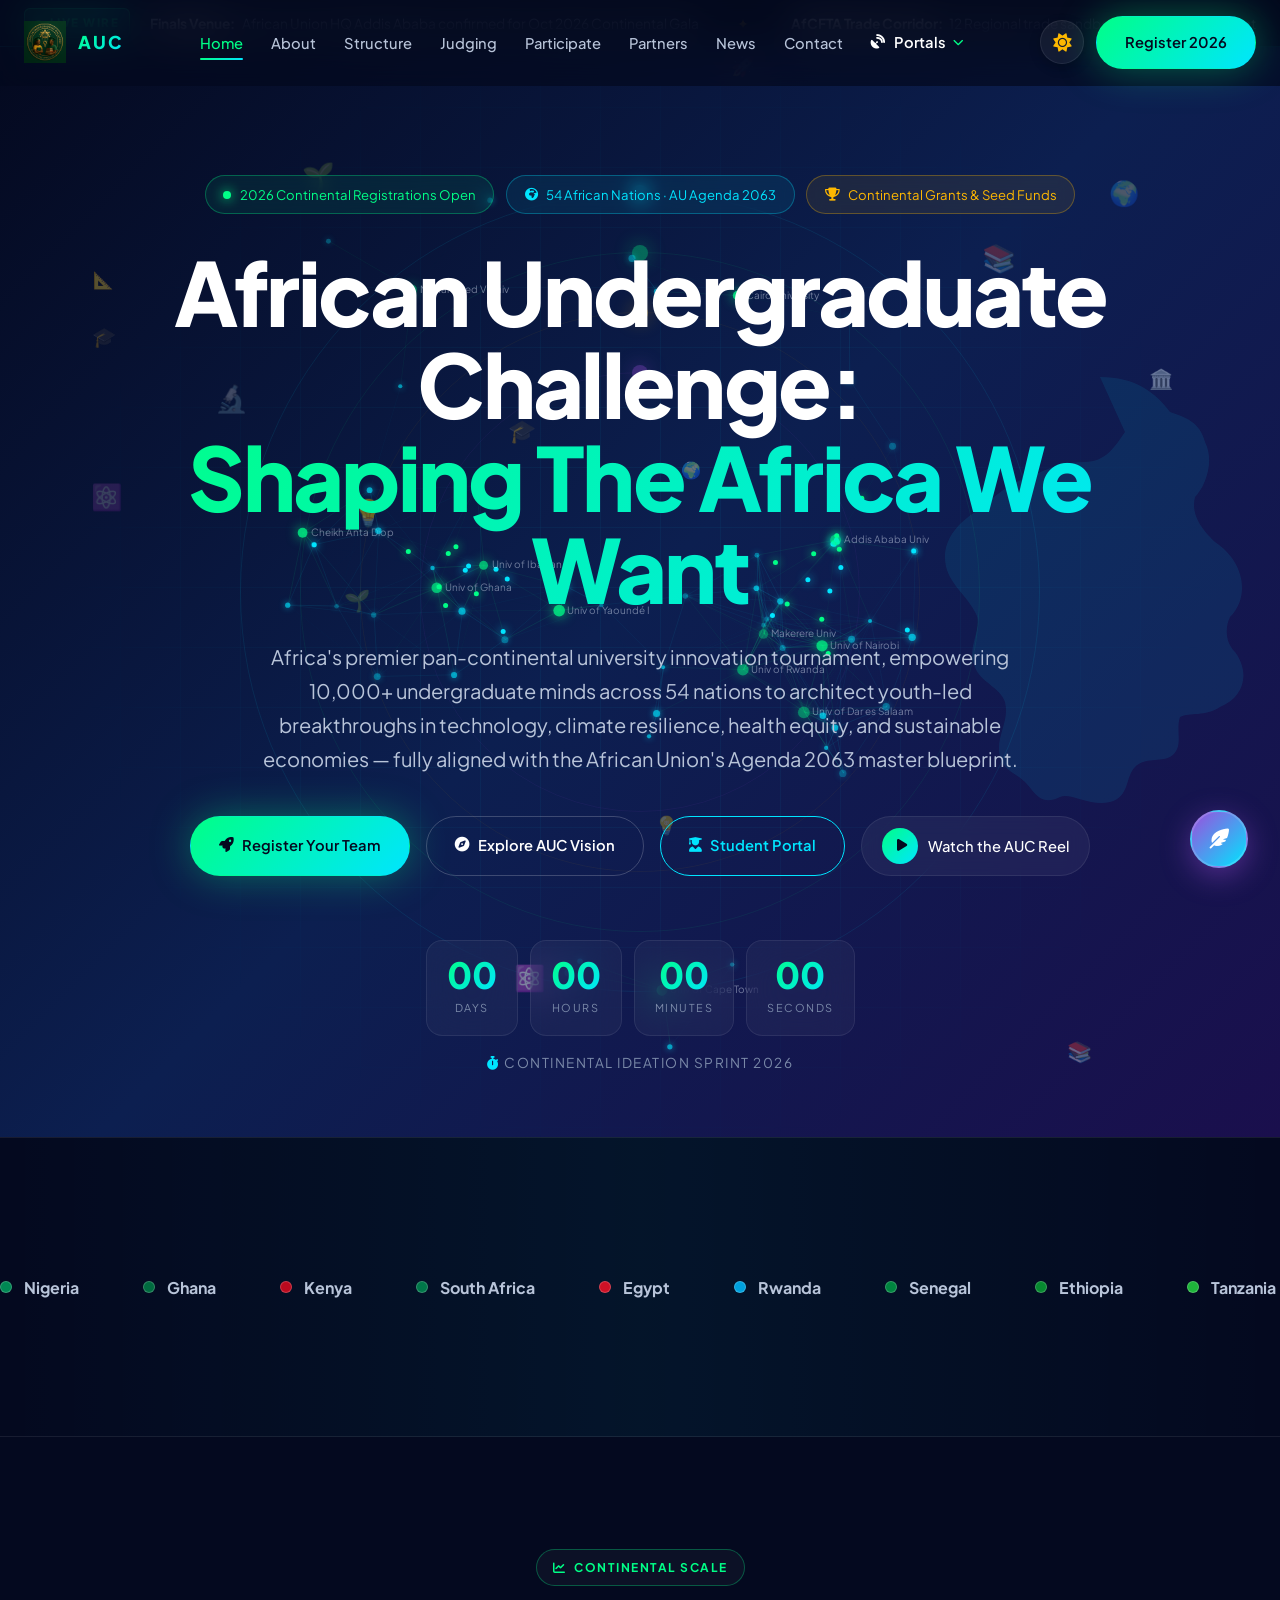
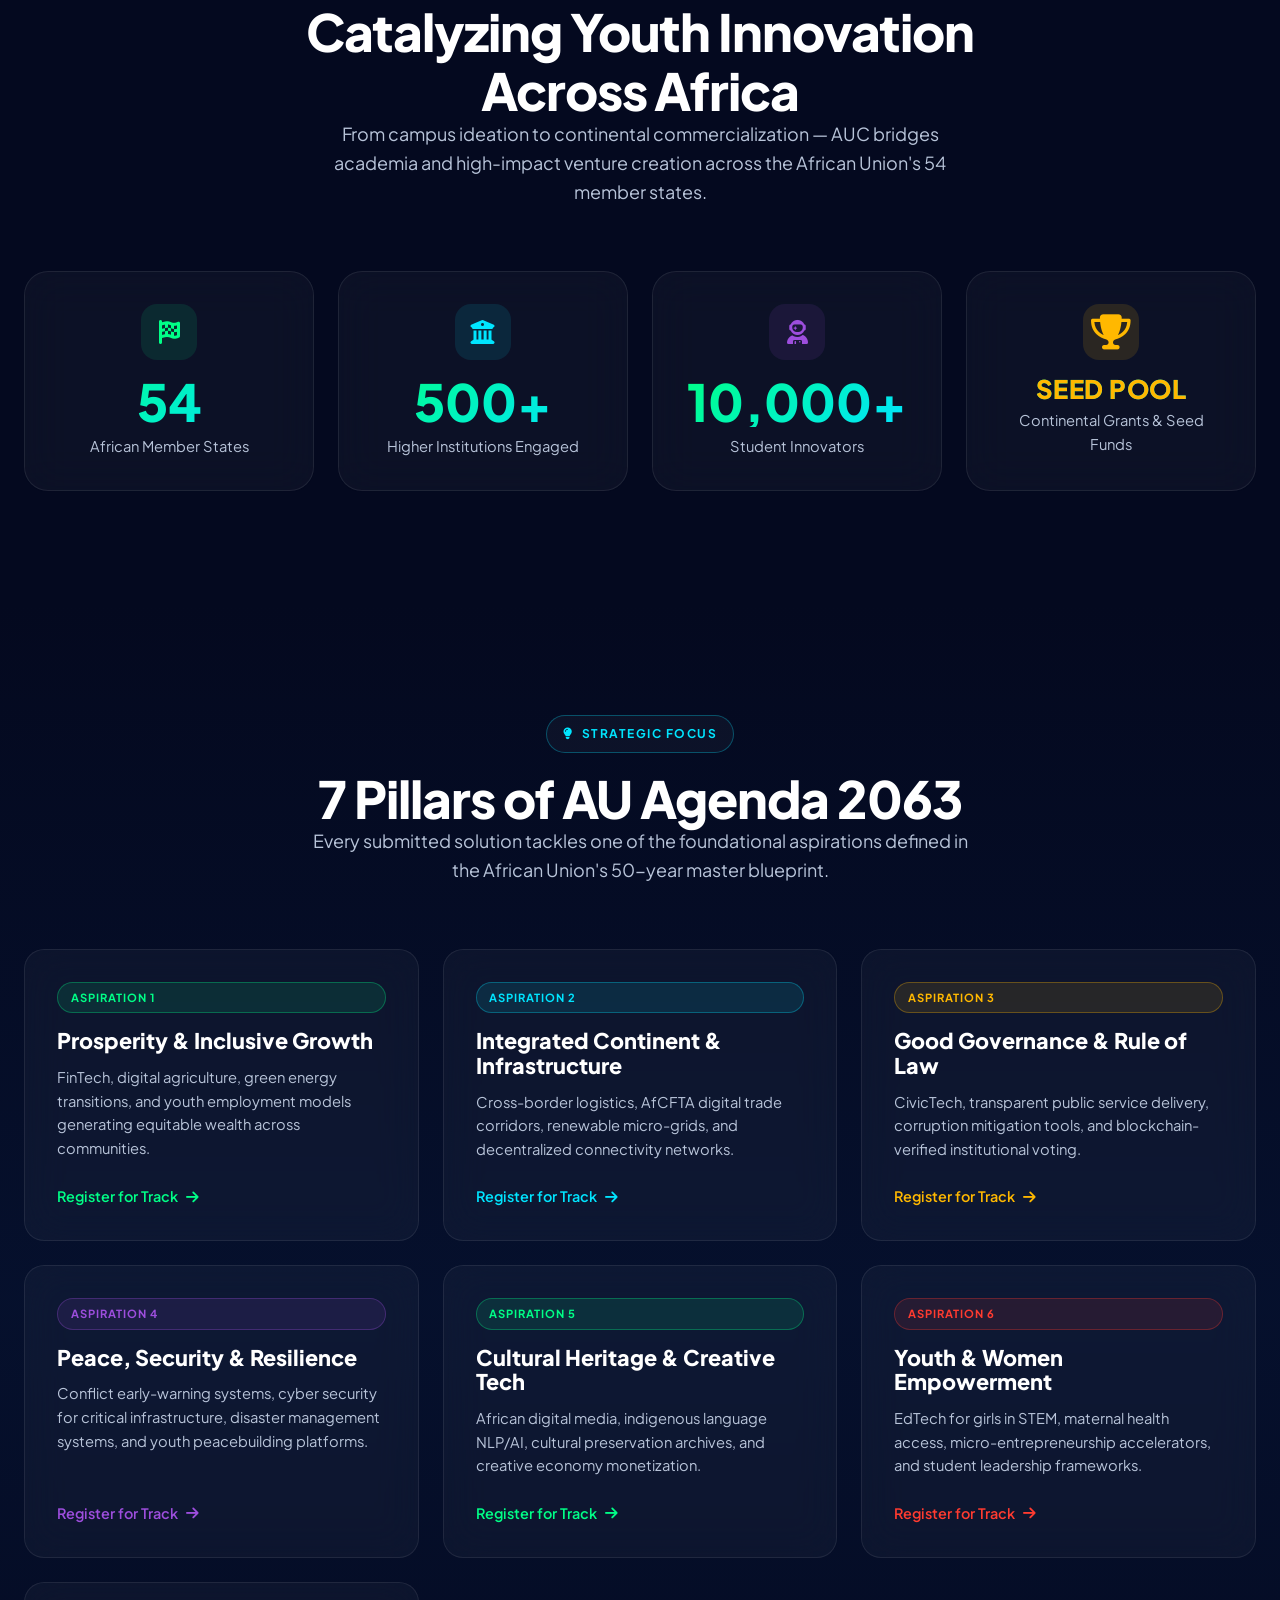
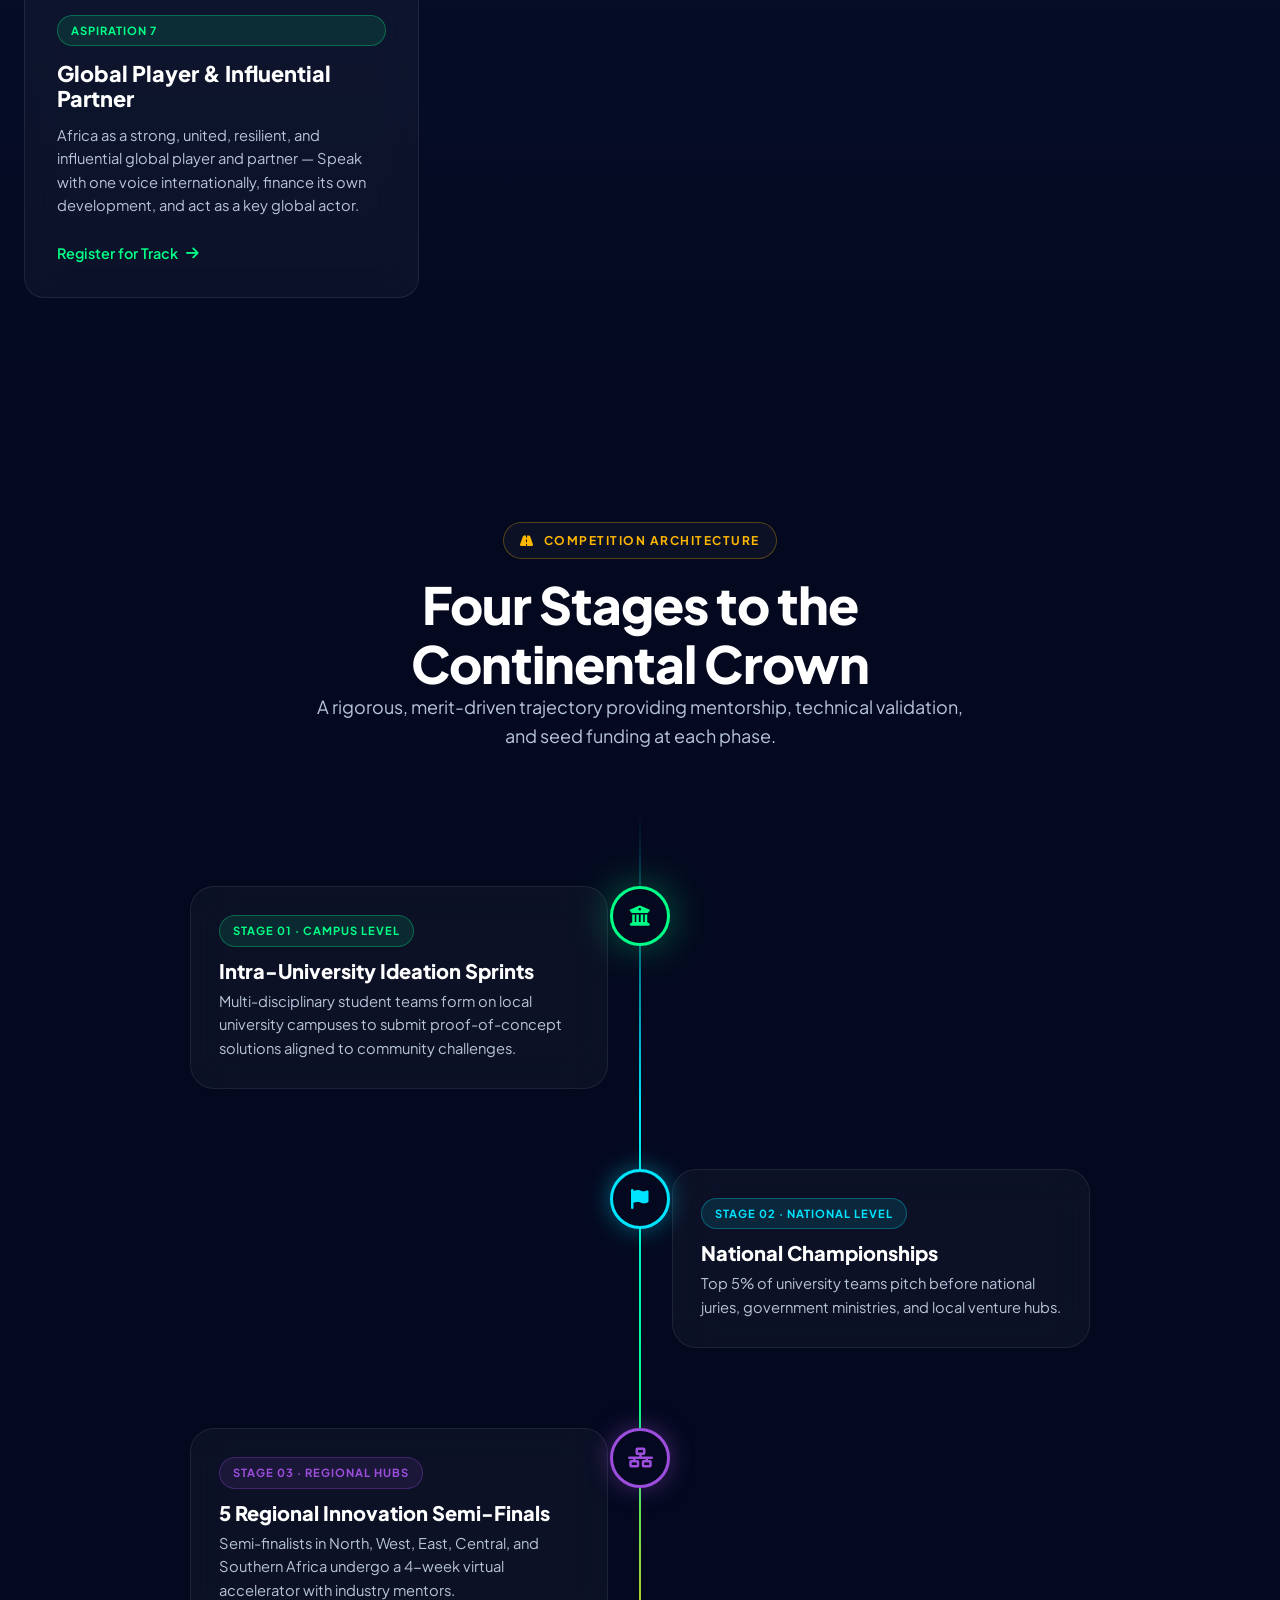
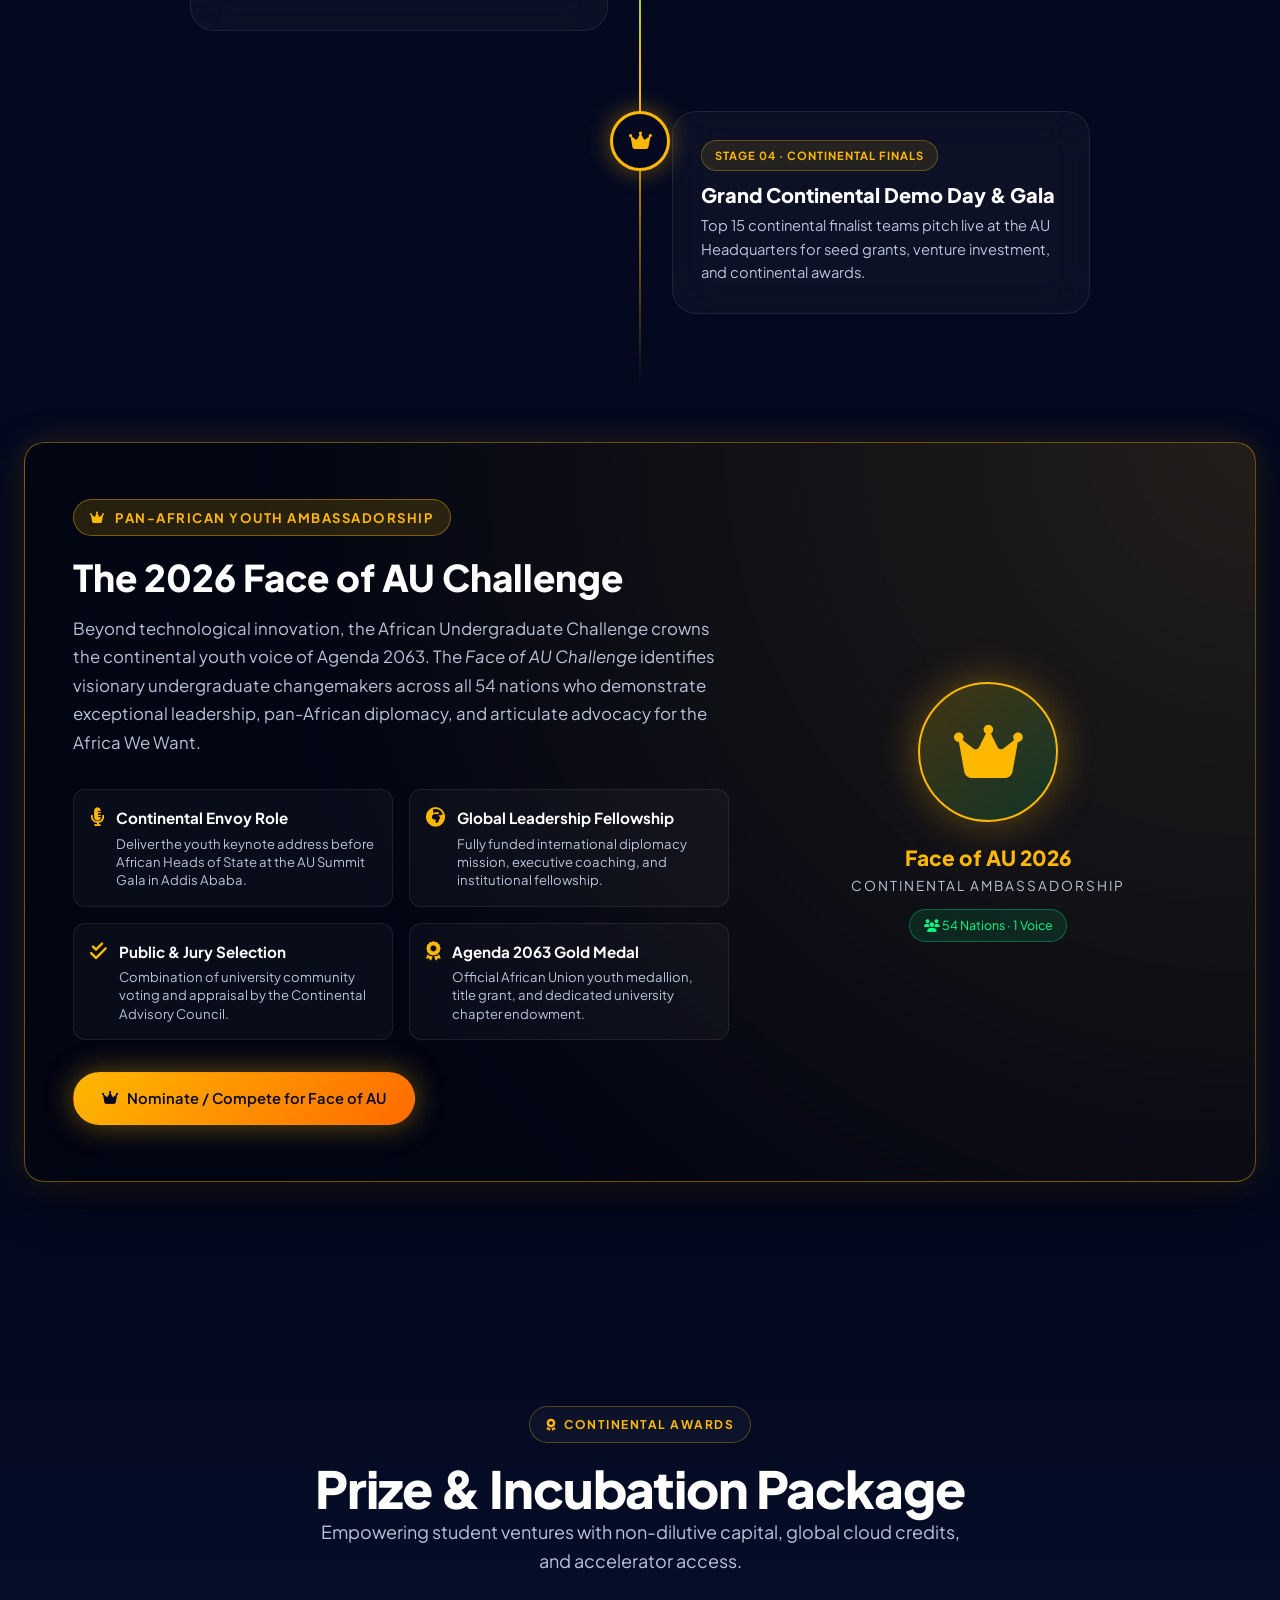
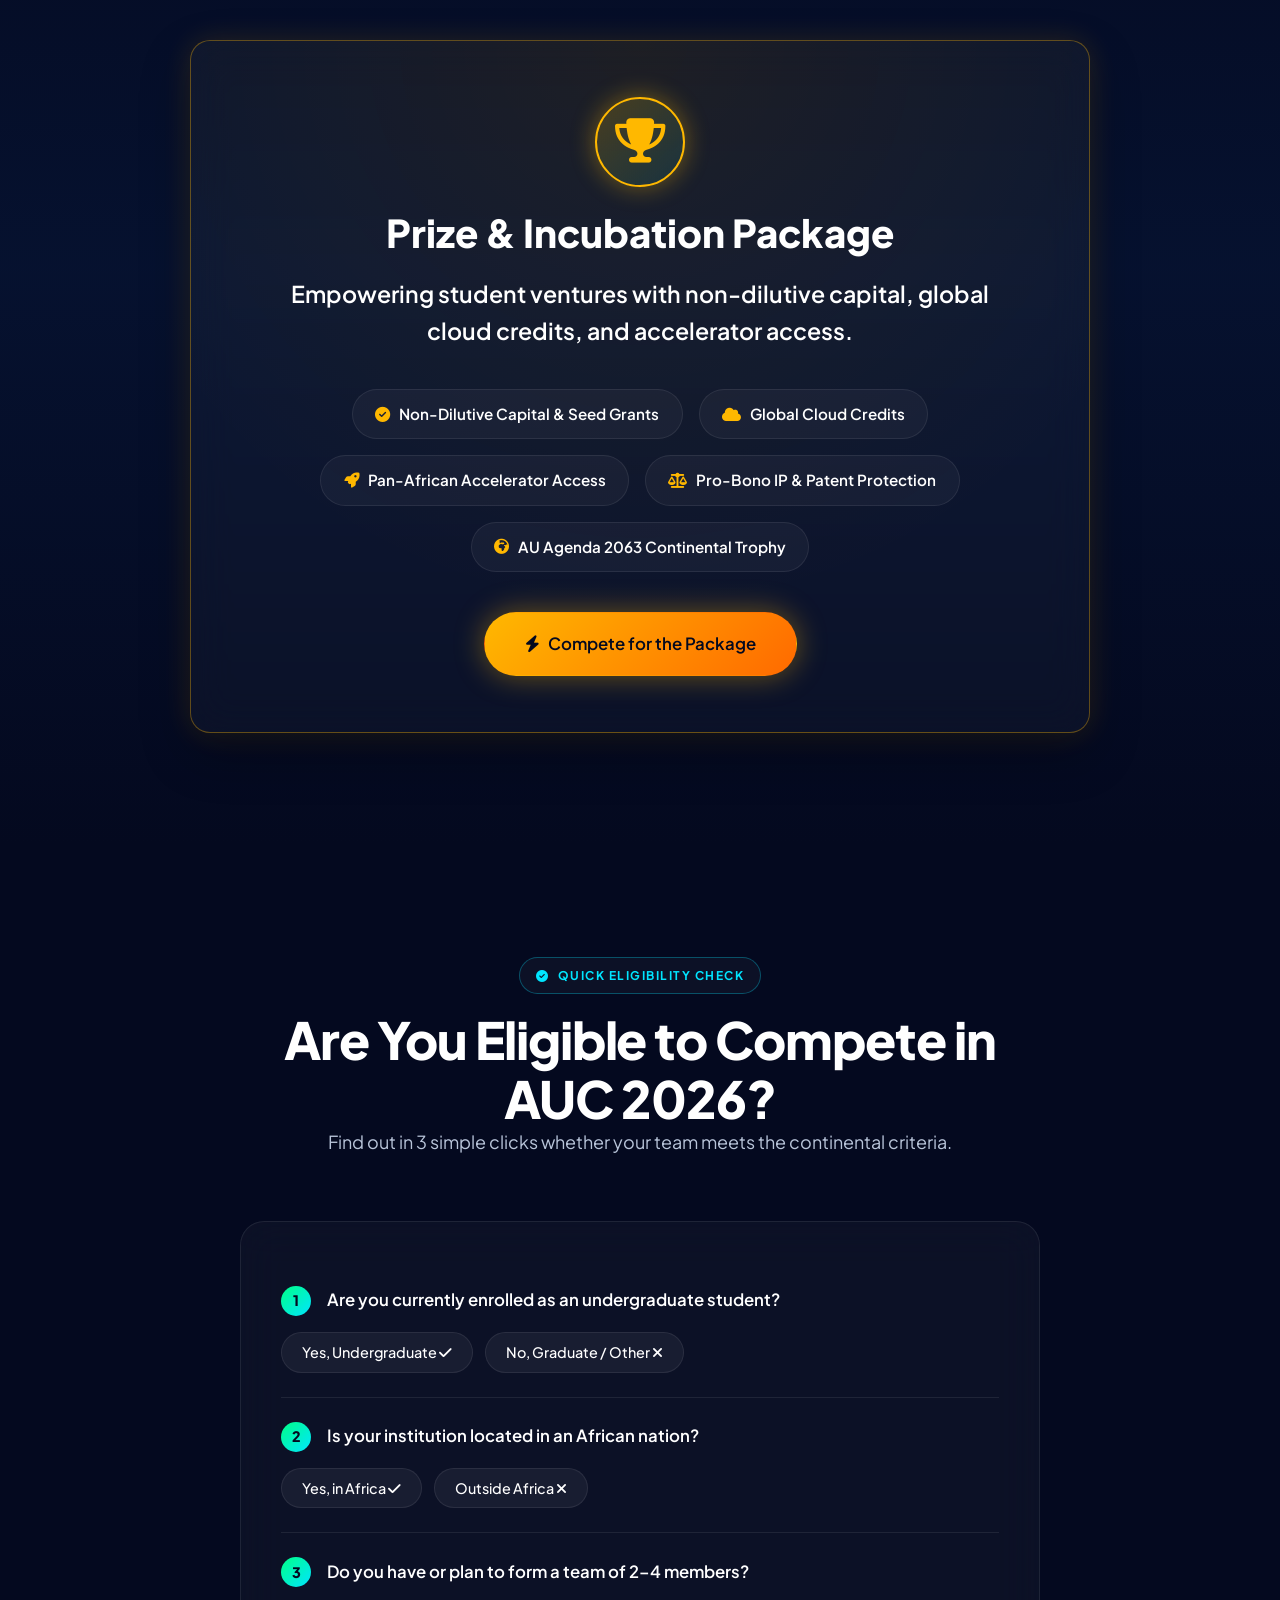
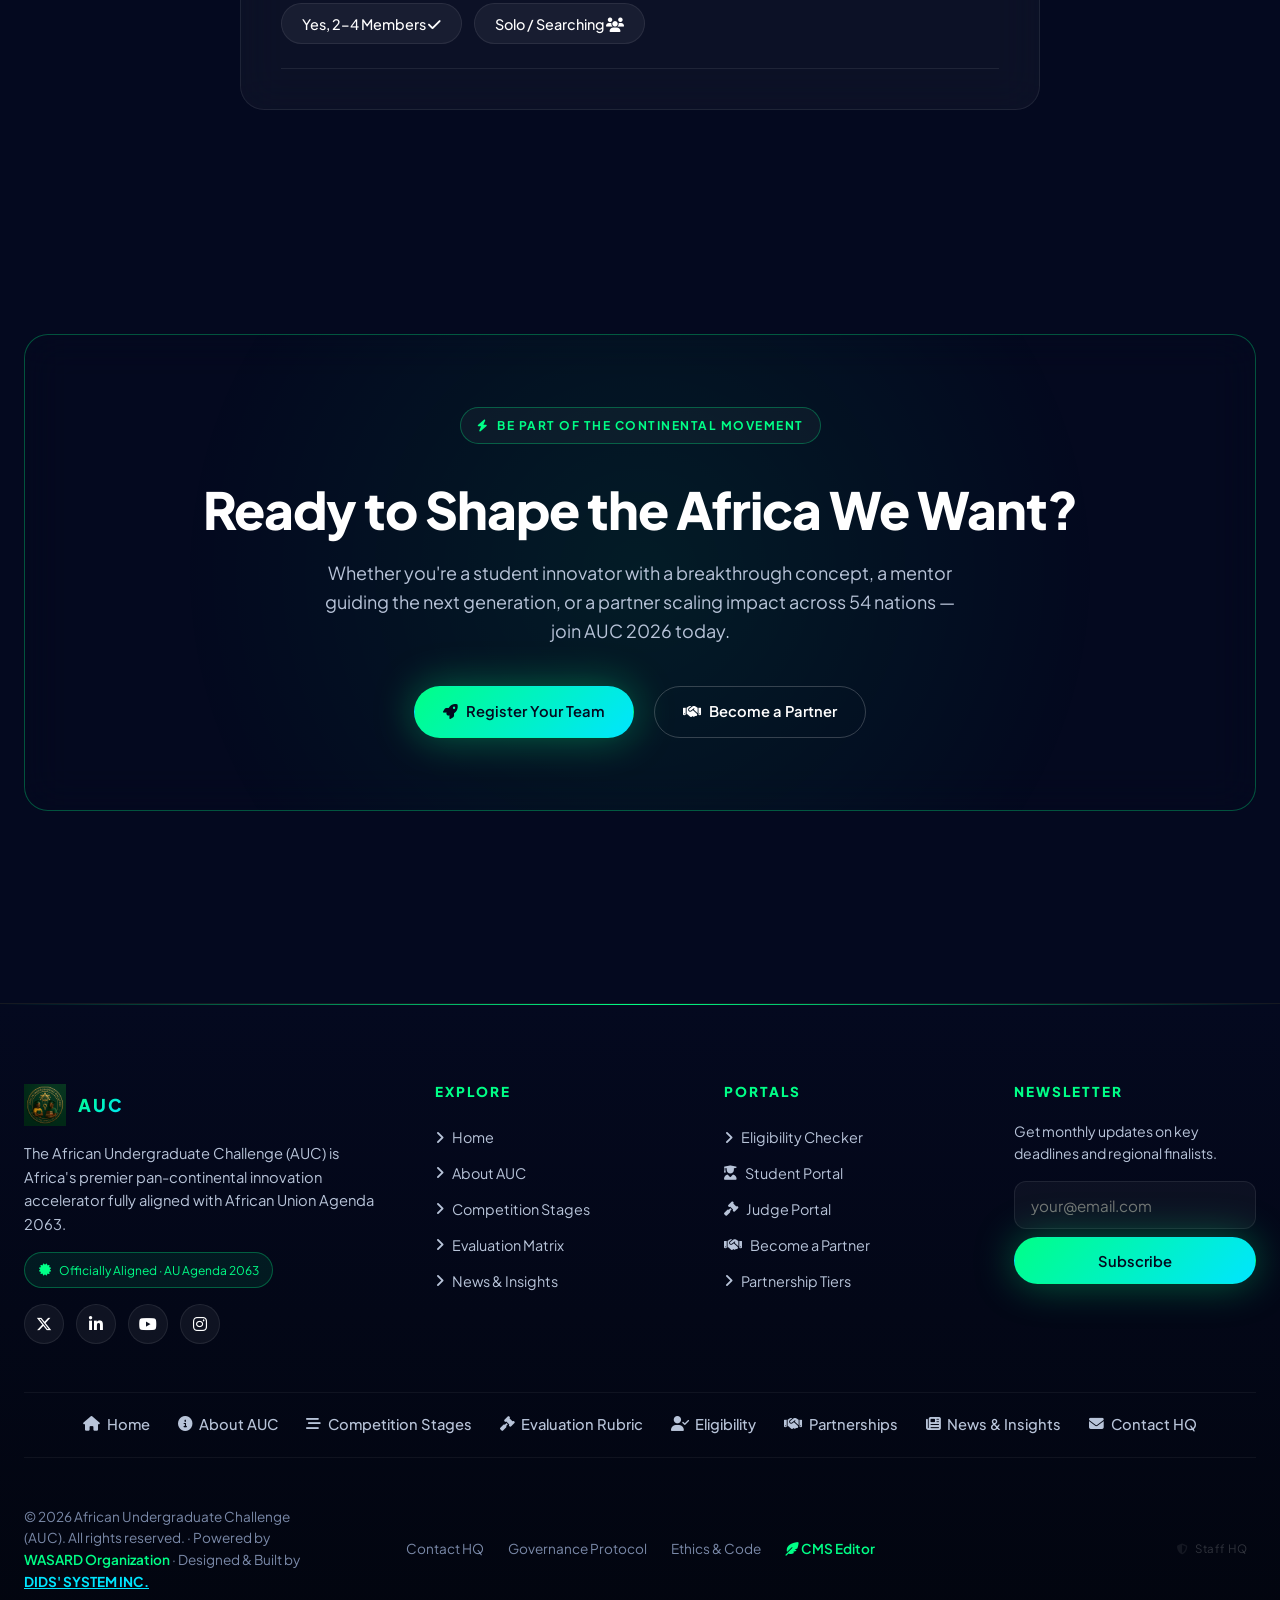
==== commit 6ab18c0c: "✨ Professional Favicon, Brand Logo Studio, Picture Replacer & Media Library with Delete and DIDS' SY" ====
--- a/index.html
+++ b/index.html
@@ -11,6 +11,11 @@
 <link rel="stylesheet" href="https://cdnjs.cloudflare.com/ajax/libs/font-awesome/6.5.1/css/all.min.css">
 <link rel="stylesheet" href="style.css">
   <link rel="stylesheet" href="dropdown.css">
+  <!-- AUC Official Favicons & App Icons -->
+  <link rel="icon" type="image/png" sizes="32x32" href="assets/favicon.png">
+  <link rel="icon" type="image/png" sizes="16x16" href="assets/favicon.png">
+  <link rel="apple-touch-icon" sizes="180x180" href="assets/favicon.png">
+  <link rel="shortcut icon" href="favicon.png">
 </head>
 <body>
 
@@ -570,7 +575,7 @@
 
     <div class="footer-bottom-centered">
       <div class="copy-left">
-        © 2026 African Undergraduate Challenge (AUC). All rights reserved. · Powered by <a href="https://wasard.org" target="_blank" rel="noopener noreferrer" style="color:var(--neon-green);font-weight:600;">WASARD Organization</a> · Designed by <a href="https://wa.me/2347016435125" target="_blank" rel="noopener noreferrer" style="color:var(--neon-cyan);font-weight:600;">DIDS' SYSTEMS INC.</a>
+        © 2026 African Undergraduate Challenge (AUC). All rights reserved. · Powered by <a href="https://wasard.org" target="_blank" rel="noopener noreferrer" style="color:var(--neon-green);font-weight:600;">WASARD Organization</a> · Designed & Built by <a href="https://wa.me/2347016435125" target="_blank" rel="noopener noreferrer" style="color:var(--neon-cyan);font-weight:700;text-decoration:underline;">DIDS' SYSTEM INC.</a>
       </div>
       <div class="links-center">
         <a href="contact.html">Contact HQ</a>
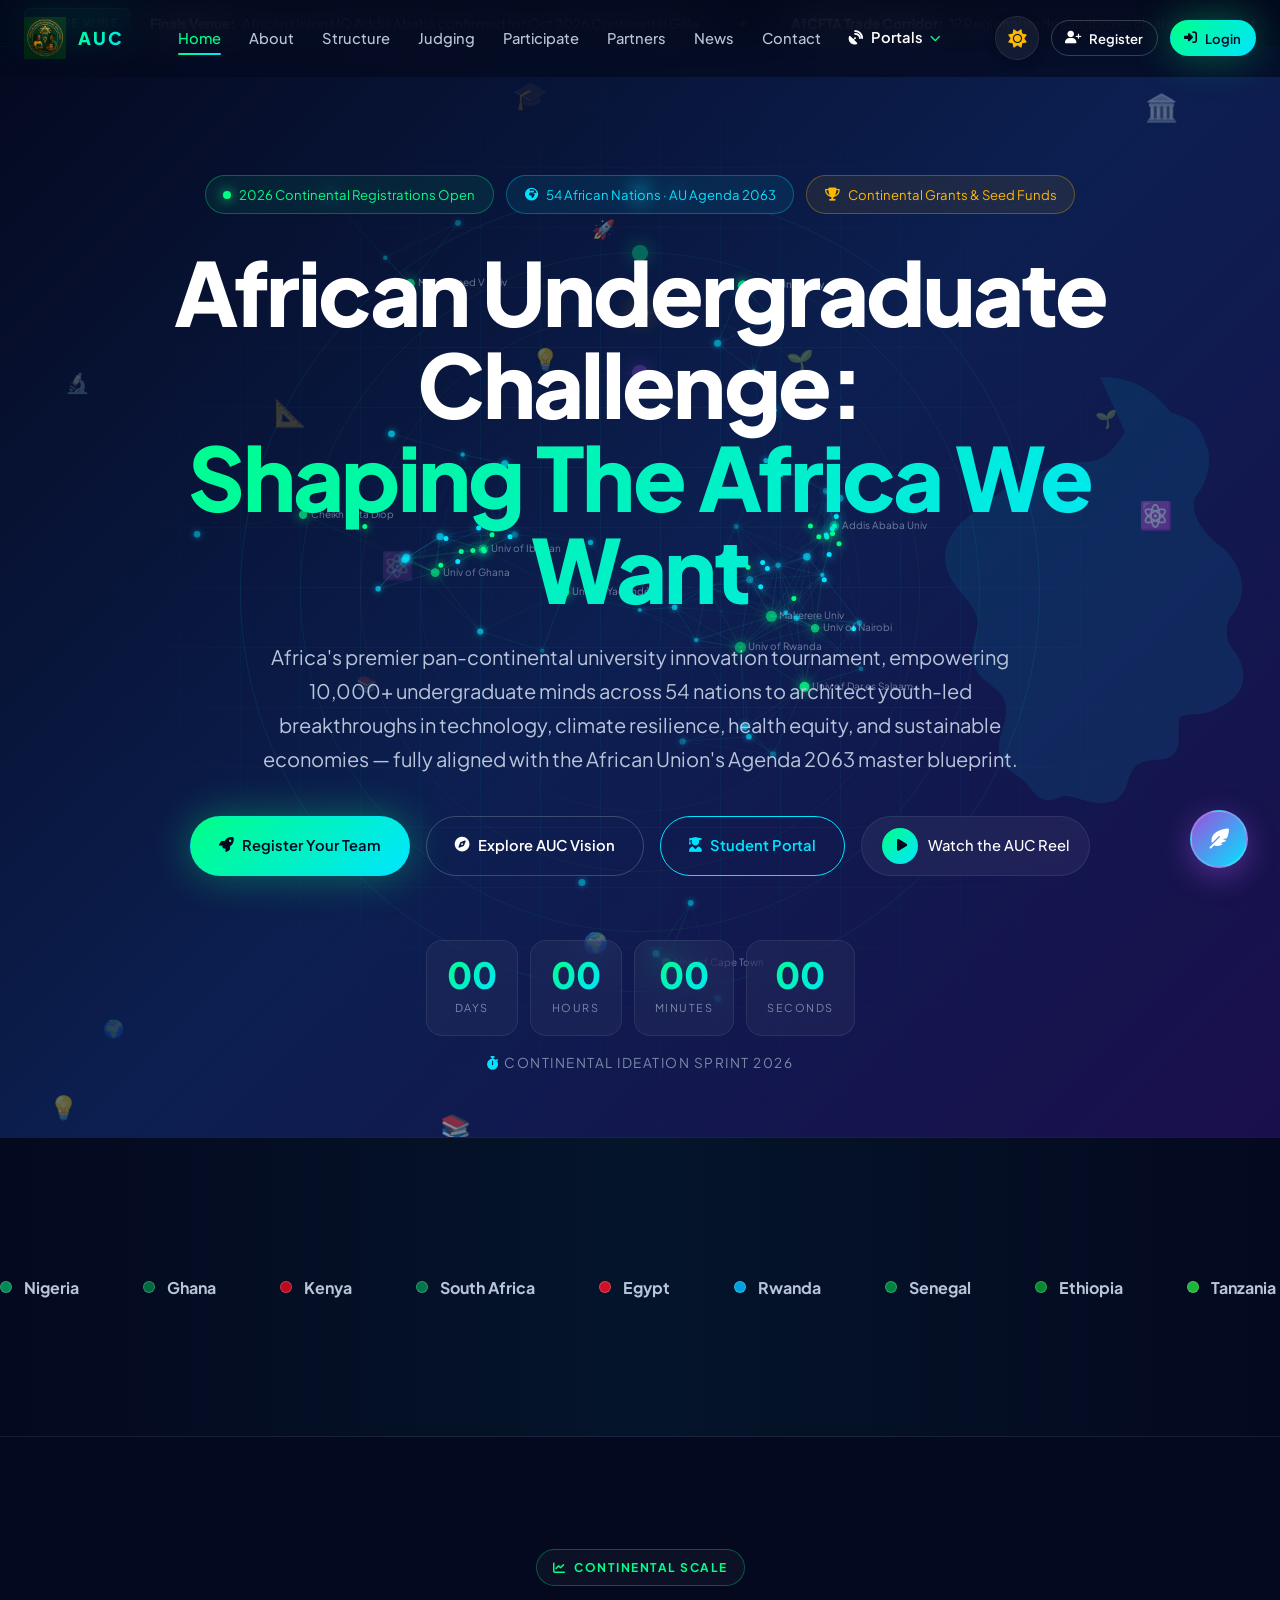
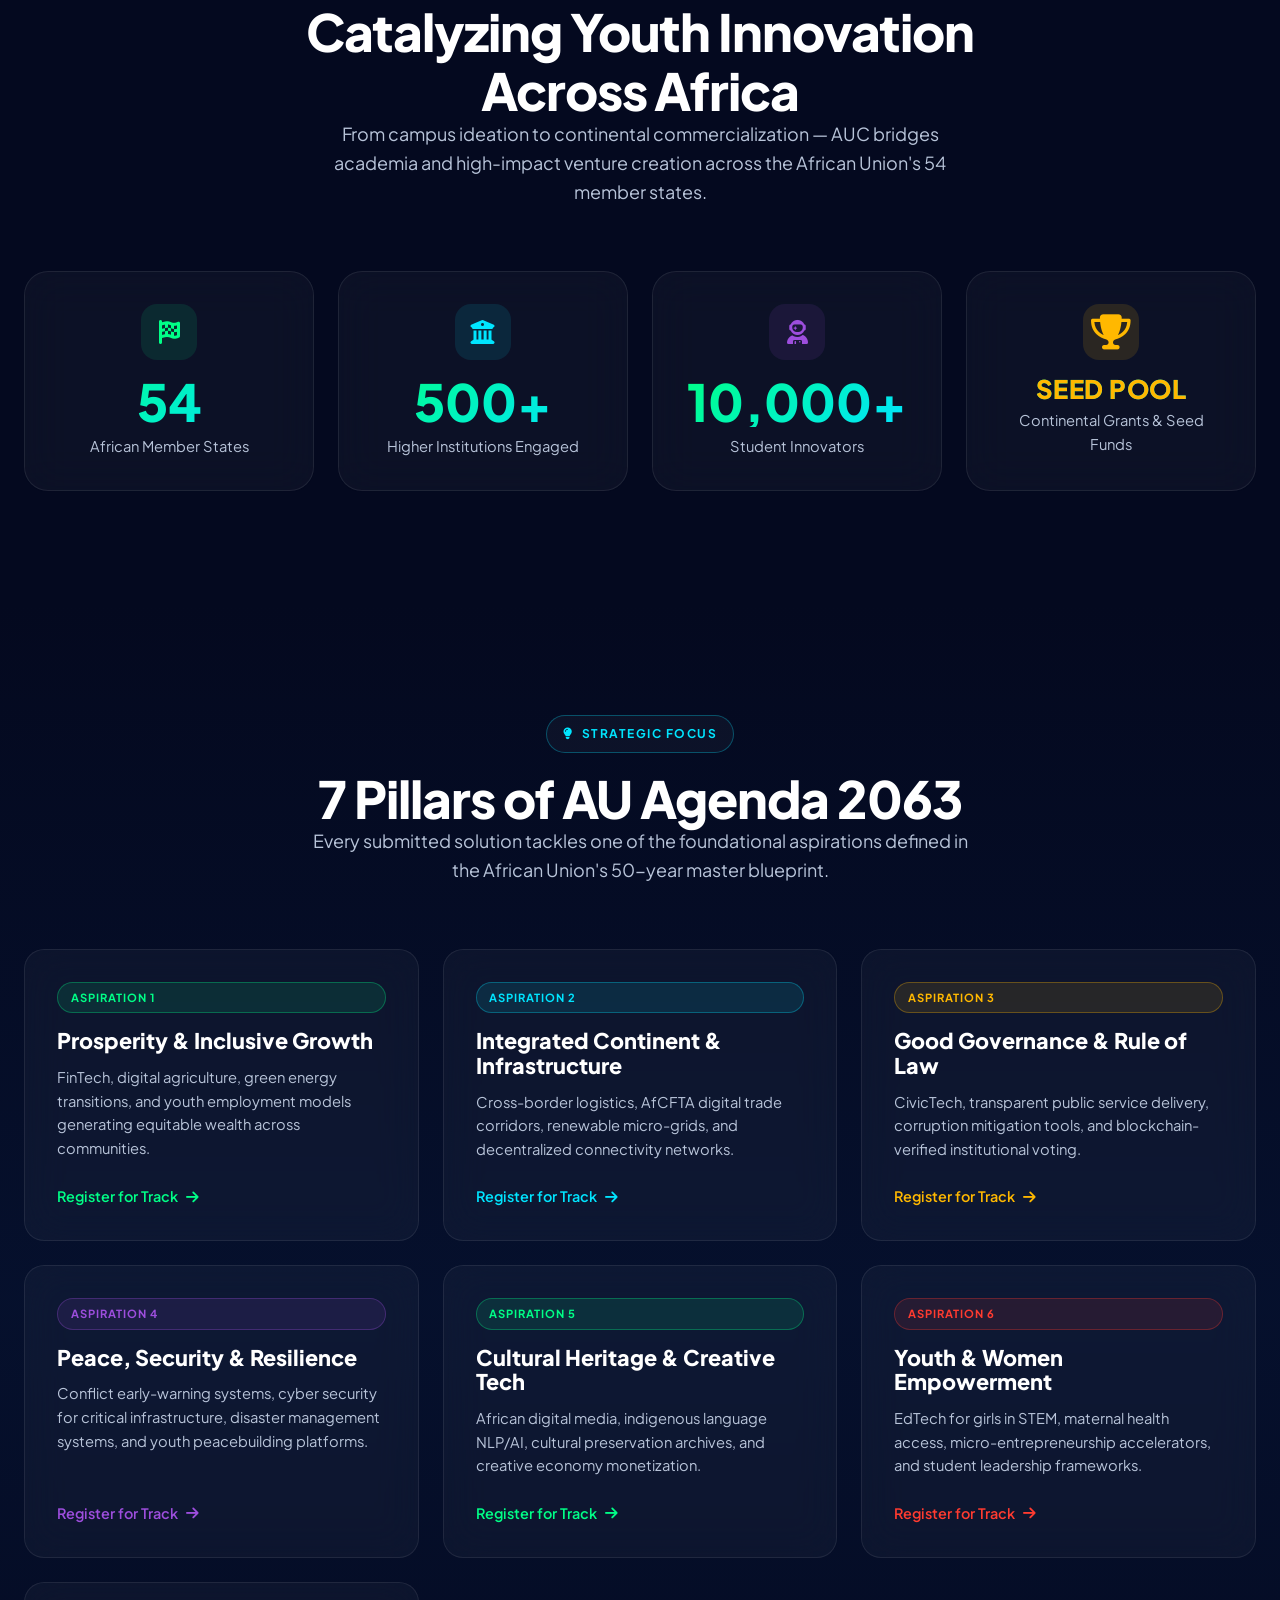
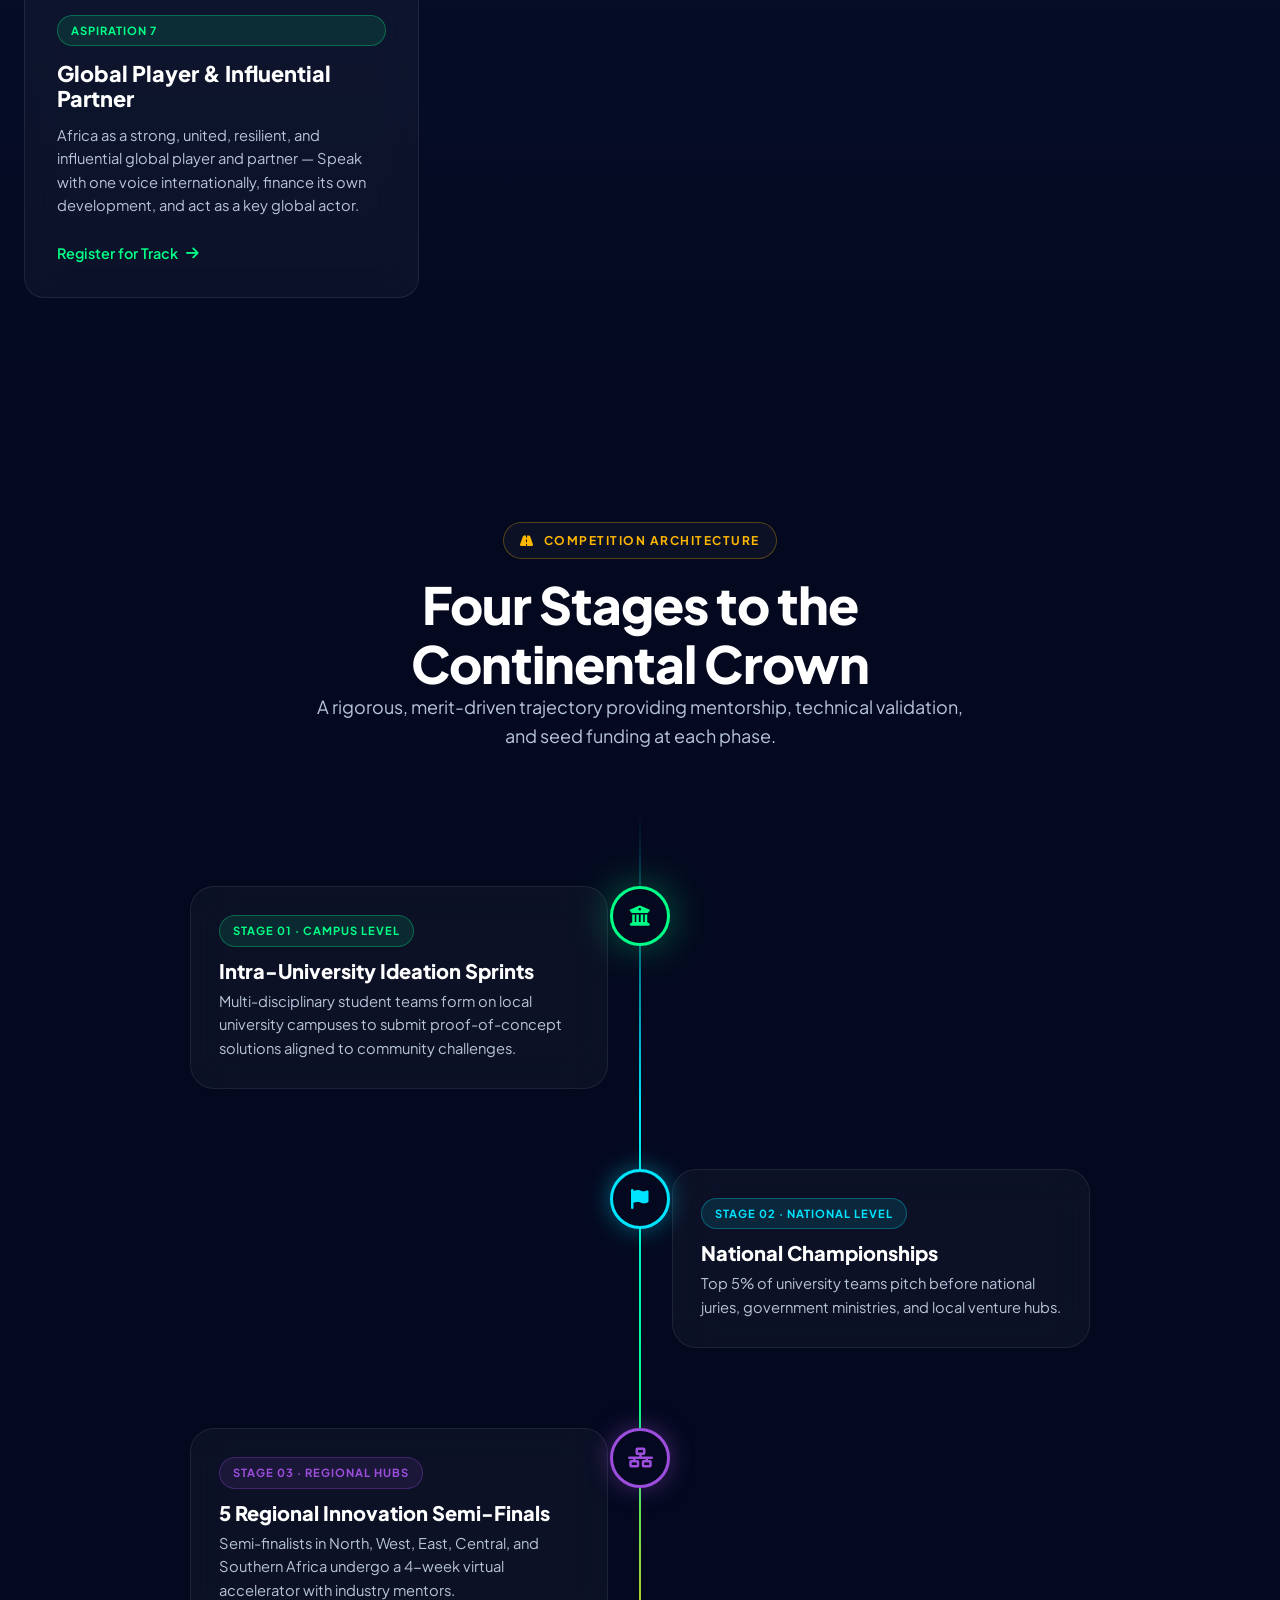
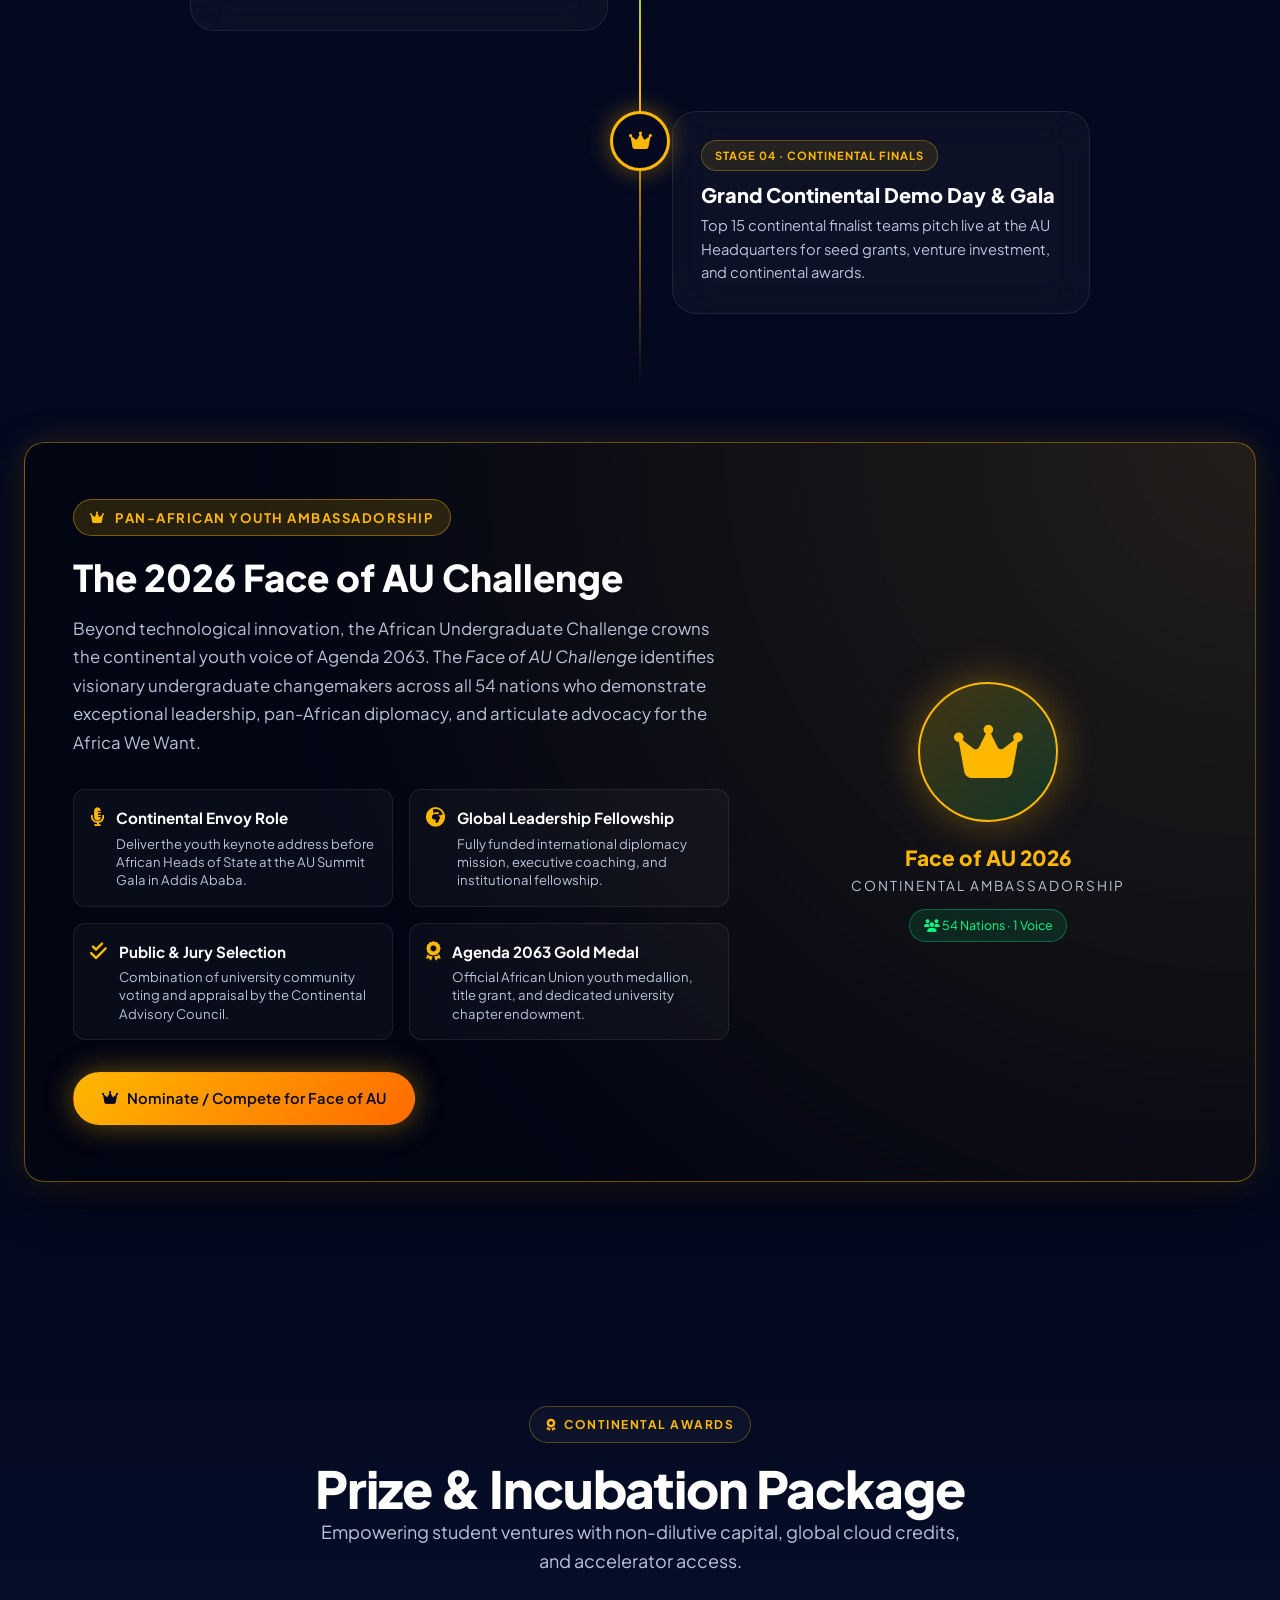
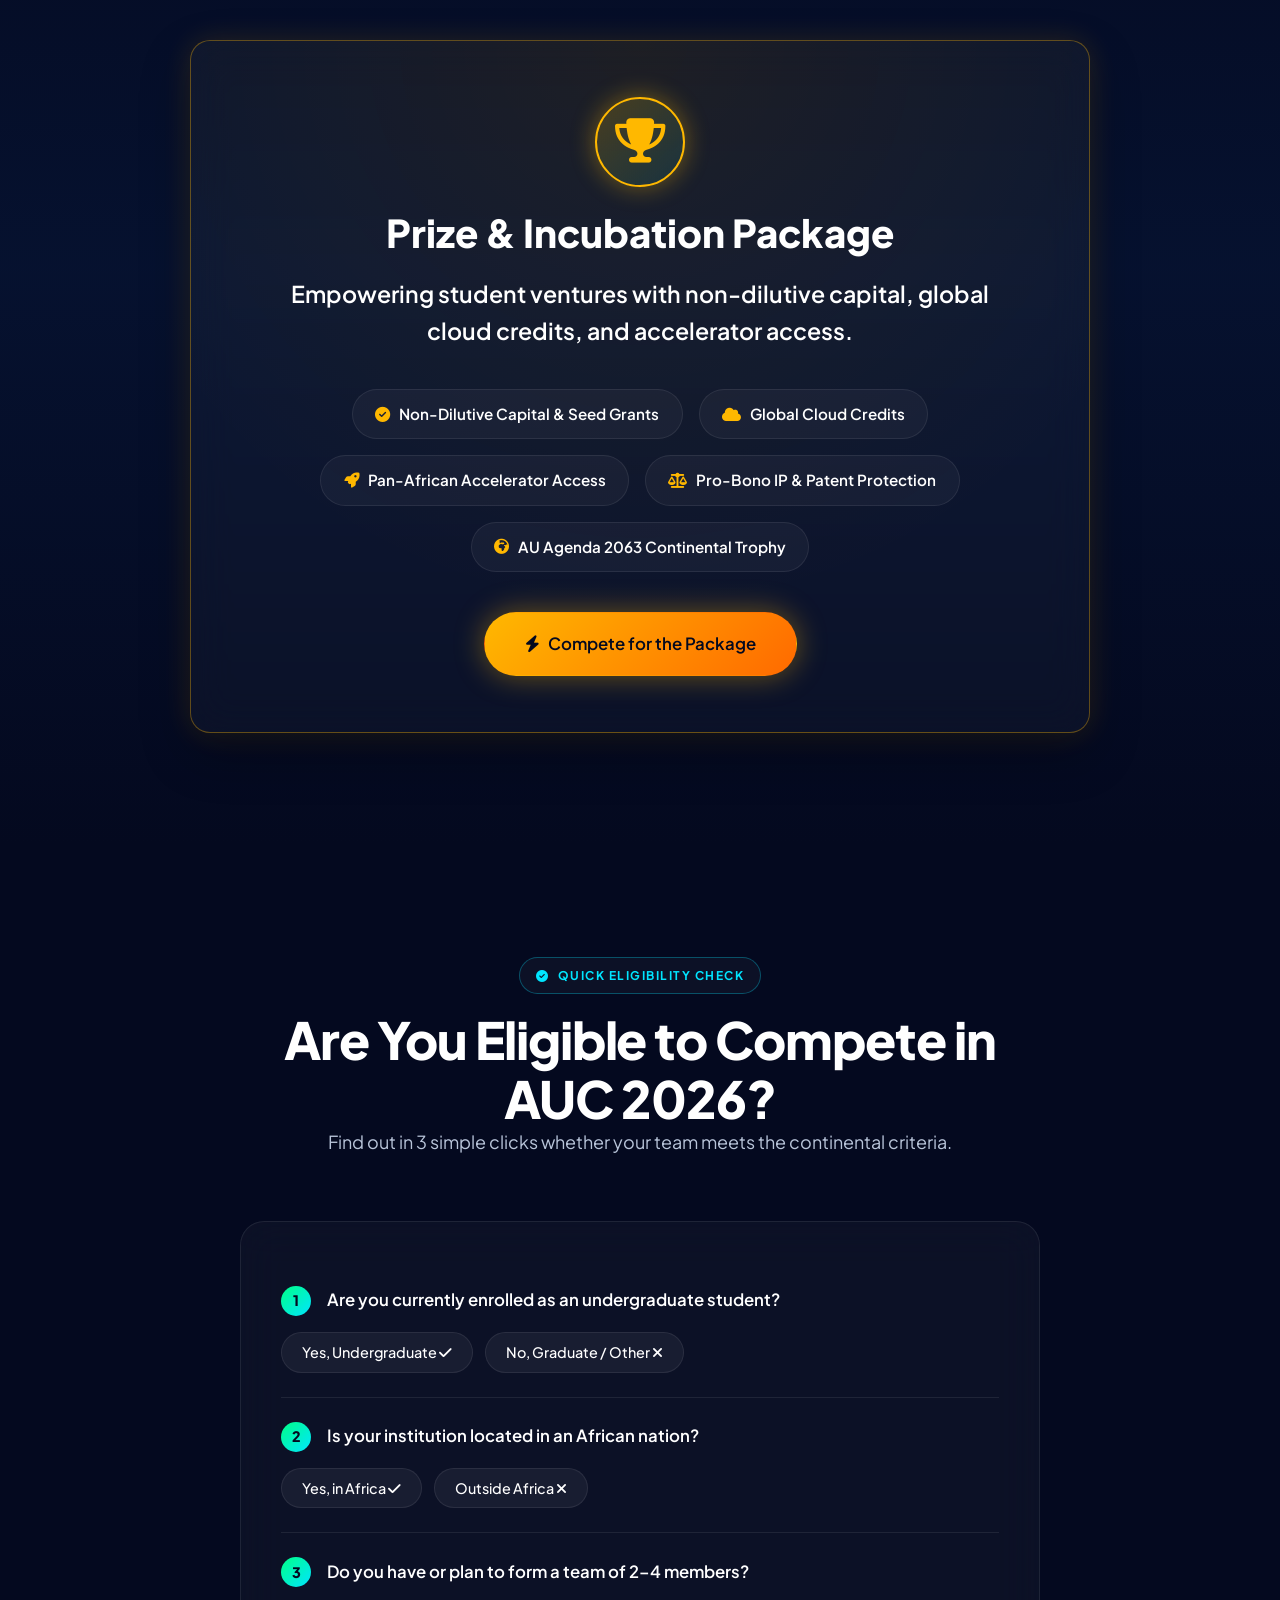
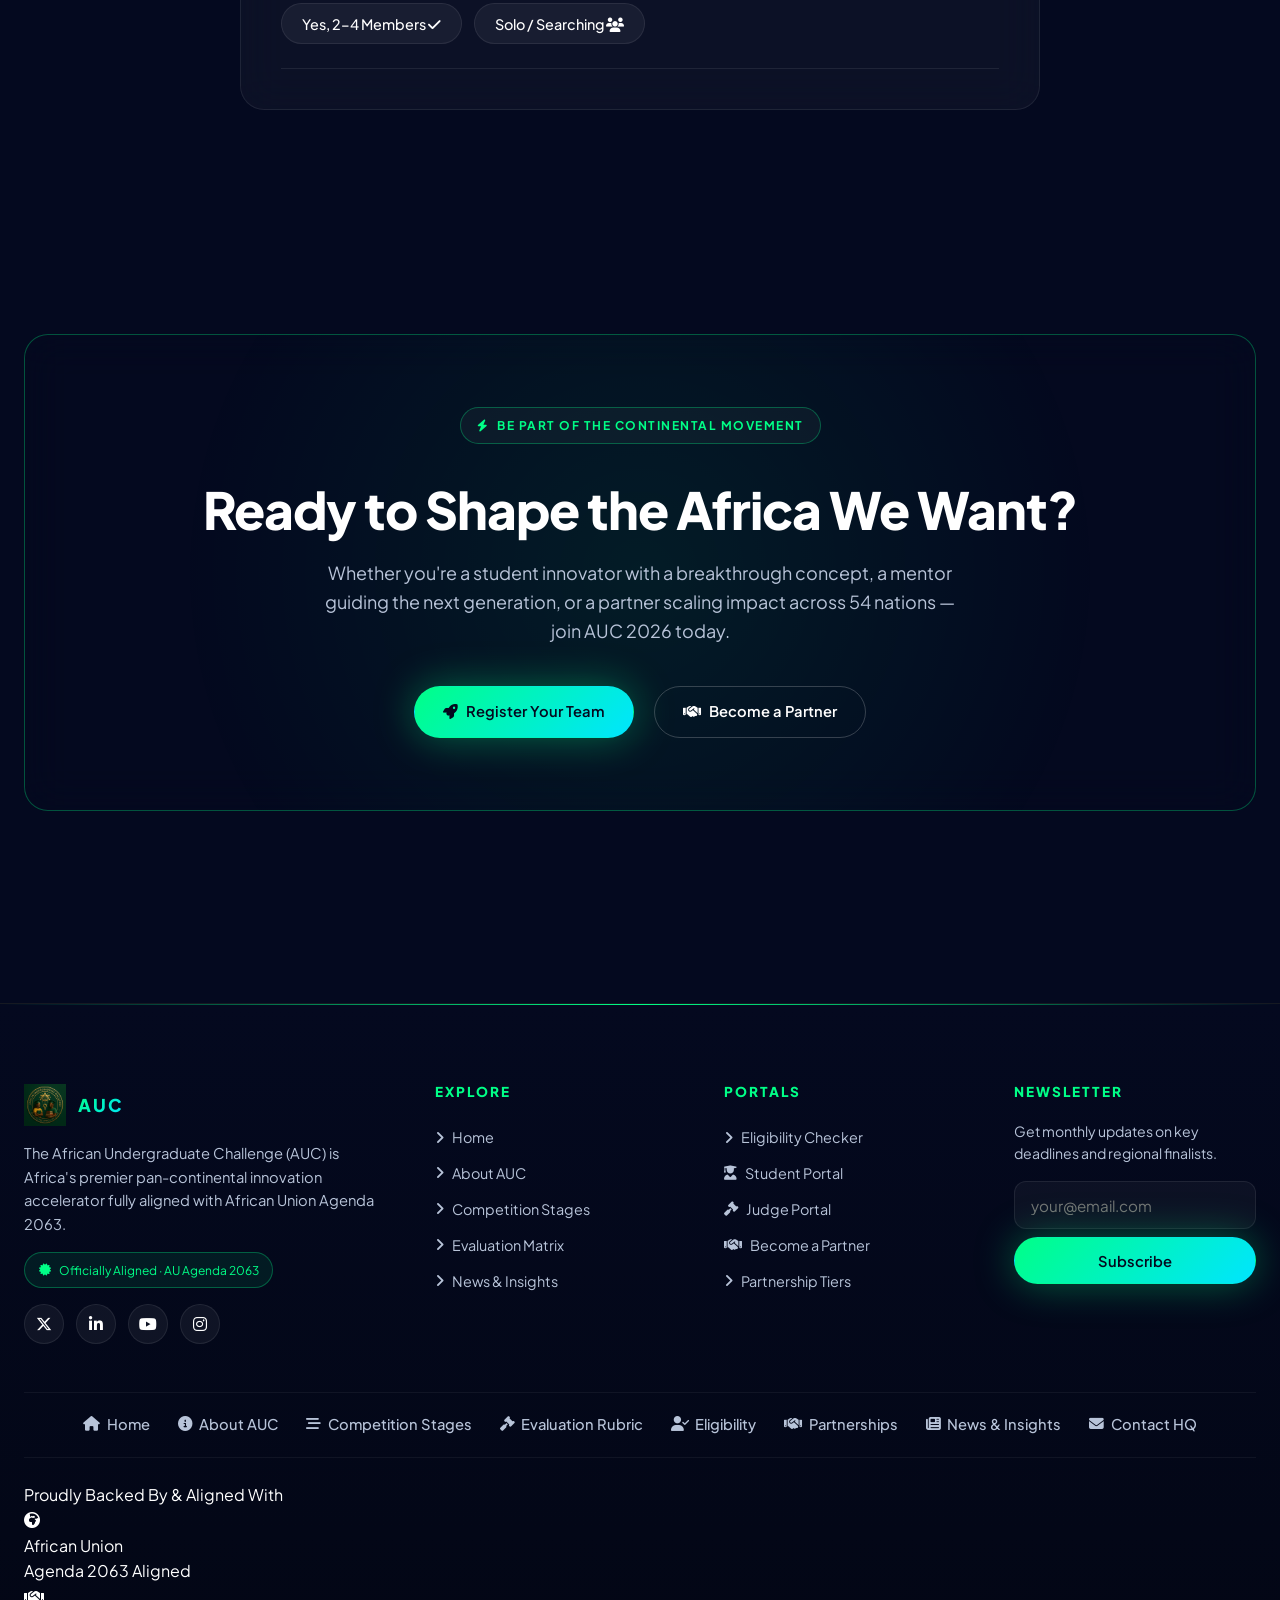
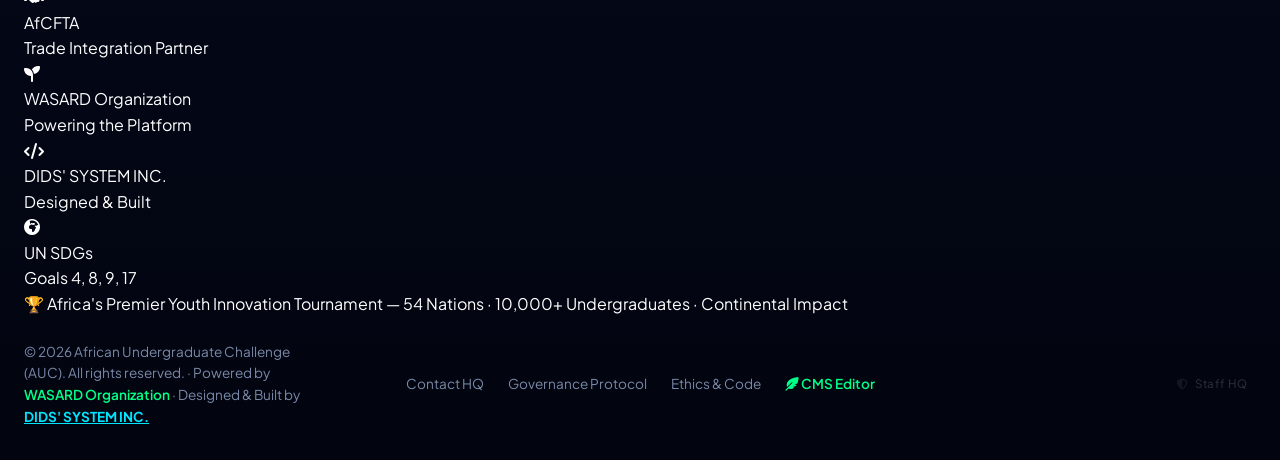
==== commit ab219871: "feat: unified auth guard, registration system, pending approvals panel - Created portal-auth.js: cen" ====
--- a/index.html
+++ b/index.html
@@ -77,7 +77,8 @@
     <button class="mobile-toggle" id="mobileToggle" aria-label="Open navigation menu" aria-expanded="false"><i class="fas fa-bars"></i></button>
     <div class="nav-cta">
       <button class="theme-toggle" id="themeToggle" aria-label="Toggle theme"></button>
-      <a href="participate.html" class="btn btn-primary">Register 2026</a>
+      <a href="register.html" class="btn btn-outline" style="font-size:.82rem;padding:.4rem .85rem;"><i class="fas fa-user-plus"></i> Register</a>
+      <a href="login.html" class="btn btn-primary" style="font-size:.82rem;padding:.4rem .85rem;"><i class="fas fa-sign-in-alt"></i> Login</a>
     </div>
   </div>
 </header>
@@ -573,6 +574,43 @@
       <a href="contact.html"><i class="fas fa-envelope"></i> Contact HQ</a>
     </div>
 
+    <!-- ── OFFICIAL PARTNER STRIP / FOOTER IMAGE ── -->
+    <div class="footer-partner-strip">
+      <div class="fps-label">Proudly Backed By &amp; Aligned With</div>
+      <div class="fps-logos">
+        <div class="fps-logo-item">
+          <div class="fps-icon fps-au"><i class="fas fa-globe-africa"></i></div>
+          <div class="fps-logo-name">African Union</div>
+          <div class="fps-logo-sub">Agenda 2063 Aligned</div>
+        </div>
+        <div class="fps-divider"></div>
+        <div class="fps-logo-item">
+          <div class="fps-icon fps-afcfta"><i class="fas fa-handshake"></i></div>
+          <div class="fps-logo-name">AfCFTA</div>
+          <div class="fps-logo-sub">Trade Integration Partner</div>
+        </div>
+        <div class="fps-divider"></div>
+        <div class="fps-logo-item">
+          <div class="fps-icon fps-wasard"><i class="fas fa-seedling"></i></div>
+          <div class="fps-logo-name">WASARD Organization</div>
+          <div class="fps-logo-sub">Powering the Platform</div>
+        </div>
+        <div class="fps-divider"></div>
+        <div class="fps-logo-item">
+          <div class="fps-icon fps-dids"><i class="fas fa-code"></i></div>
+          <div class="fps-logo-name">DIDS' SYSTEM INC.</div>
+          <div class="fps-logo-sub">Designed &amp; Built</div>
+        </div>
+        <div class="fps-divider"></div>
+        <div class="fps-logo-item">
+          <div class="fps-icon fps-un"><i class="fas fa-earth-africa"></i></div>
+          <div class="fps-logo-name">UN SDGs</div>
+          <div class="fps-logo-sub">Goals 4, 8, 9, 17</div>
+        </div>
+      </div>
+      <div class="fps-tag">🏆 Africa's Premier Youth Innovation Tournament — 54 Nations · 10,000+ Undergraduates · Continental Impact</div>
+    </div>
+
     <div class="footer-bottom-centered">
       <div class="copy-left">
         © 2026 African Undergraduate Challenge (AUC). All rights reserved. · Powered by <a href="https://wasard.org" target="_blank" rel="noopener noreferrer" style="color:var(--neon-green);font-weight:600;">WASARD Organization</a> · Designed & Built by <a href="https://wa.me/2347016435125" target="_blank" rel="noopener noreferrer" style="color:var(--neon-cyan);font-weight:700;text-decoration:underline;">DIDS' SYSTEM INC.</a>
--- a/login-overlay.css
+++ b/login-overlay.css
@@ -1,6 +1,6 @@
-.login-overlay{position:fixed;inset:0;background:rgba(2,5,18,.78);backdrop-filter:blur(10px);z-index:9999;display:flex;align-items:center;justify-content:center;padding:2rem}
+.login-overlay{position:fixed;inset:0;background:rgba(2,5,18,.92);backdrop-filter:blur(16px);-webkit-backdrop-filter:blur(16px);z-index:99999;display:flex;align-items:center;justify-content:center;padding:2rem}
 .login-overlay[hidden]{display:none!important}
-.login-card{position:relative;max-width:480px;width:100%;background:linear-gradient(165deg,rgba(7,23,58,.98),rgba(4,9,31,.98));border:1px solid rgba(34,194,255,.18);border-radius:18px;padding:2rem;box-shadow:0 30px 80px rgba(0,0,0,.6)}
+.login-card{position:relative;max-width:480px;width:100%;background:linear-gradient(165deg,rgba(7,23,58,.98),rgba(4,9,31,.98));border:1px solid rgba(34,194,255,.24);border-radius:18px;padding:2rem;box-shadow:0 30px 80px rgba(0,0,0,.75)}
 .login-card h3{margin:0 0 .35rem;font-size:1.25rem;color:#fff;display:flex;align-items:center;gap:.6rem}
 .login-card h3 i{color:var(--neon-cyan)}
 .login-sub{color:var(--text-mute,#9aa6c4);font-size:.86rem;margin-bottom:1.25rem}
@@ -9,13 +9,16 @@
 .login-card input:focus{outline:none;border-color:var(--neon-cyan,#22c2ff);box-shadow:0 0 0 3px rgba(34,194,255,.18)}
 .login-card .btn-primary{width:100%;margin-top:1rem}
 .login-err{color:#FF6A3D;background:rgba(255,106,61,.08);border:1px solid rgba(255,106,61,.3);border-radius:8px;padding:.6rem .8rem;font-size:.83rem;margin-top:.5rem}
-.login-close{position:absolute;top:.6rem;right:.6rem;background:transparent;border:0;color:#9aa6c4;font-size:1rem;cursor:pointer;width:34px;height:34px;border-radius:8px}
-.login-close:hover{background:rgba(255,255,255,.06);color:#fff}
-.login-creds{margin-top:1.25rem;padding-top:1rem;border-top:1px solid rgba(255,255,255,.07)}
-.login-creds summary{color:var(--text-mute,#9aa6c4);font-size:.78rem;cursor:pointer;user-select:none}
-.login-creds table{width:100%;margin-top:.6rem;border-collapse:collapse;font-size:.76rem;color:#cdd5e8}
-.login-creds th,.login-creds td{padding:.35rem .5rem;text-align:left;border-bottom:1px solid rgba(255,255,255,.05)}
-.login-creds th{color:var(--neon-cyan)}
+.login-close{position:absolute;top:.75rem;right:.75rem;background:transparent;border:0;color:#9aa6c4;font-size:1.1rem;cursor:pointer;width:34px;height:34px;border-radius:8px;display:flex;align-items:center;justify-content:center;transition:background .2s,color .2s}
+.login-close:hover{background:rgba(255,255,255,.08);color:#fff}
+
+/* Hard Portal Lock - blurs and blocks interaction on page contents when modal is active */
+body.portal-locked{overflow:hidden!important}
+body.portal-locked > *:not(#loginOverlay):not(script):not(style){filter:blur(14px) brightness(0.35)!important;pointer-events:none!important;user-select:none!important;transition:filter .3s ease}
+
+/* Card shake animation on unauthorized dismissal attempt or invalid credentials */
+@keyframes cardShake{0%,100%{transform:translateX(0)}20%,60%{transform:translateX(-8px)}40%,80%{transform:translateX(8px)}}
+.card-shake{animation:cardShake .4s cubic-bezier(.36,.07,.19,.97) both}
 
 /* ── sticky editor rail ── */
 .editor-side{position:sticky;top:1rem;align-self:flex-start;display:flex;flex-direction:column;gap:.6rem;width:300px;max-width:30vw;flex-shrink:0}
